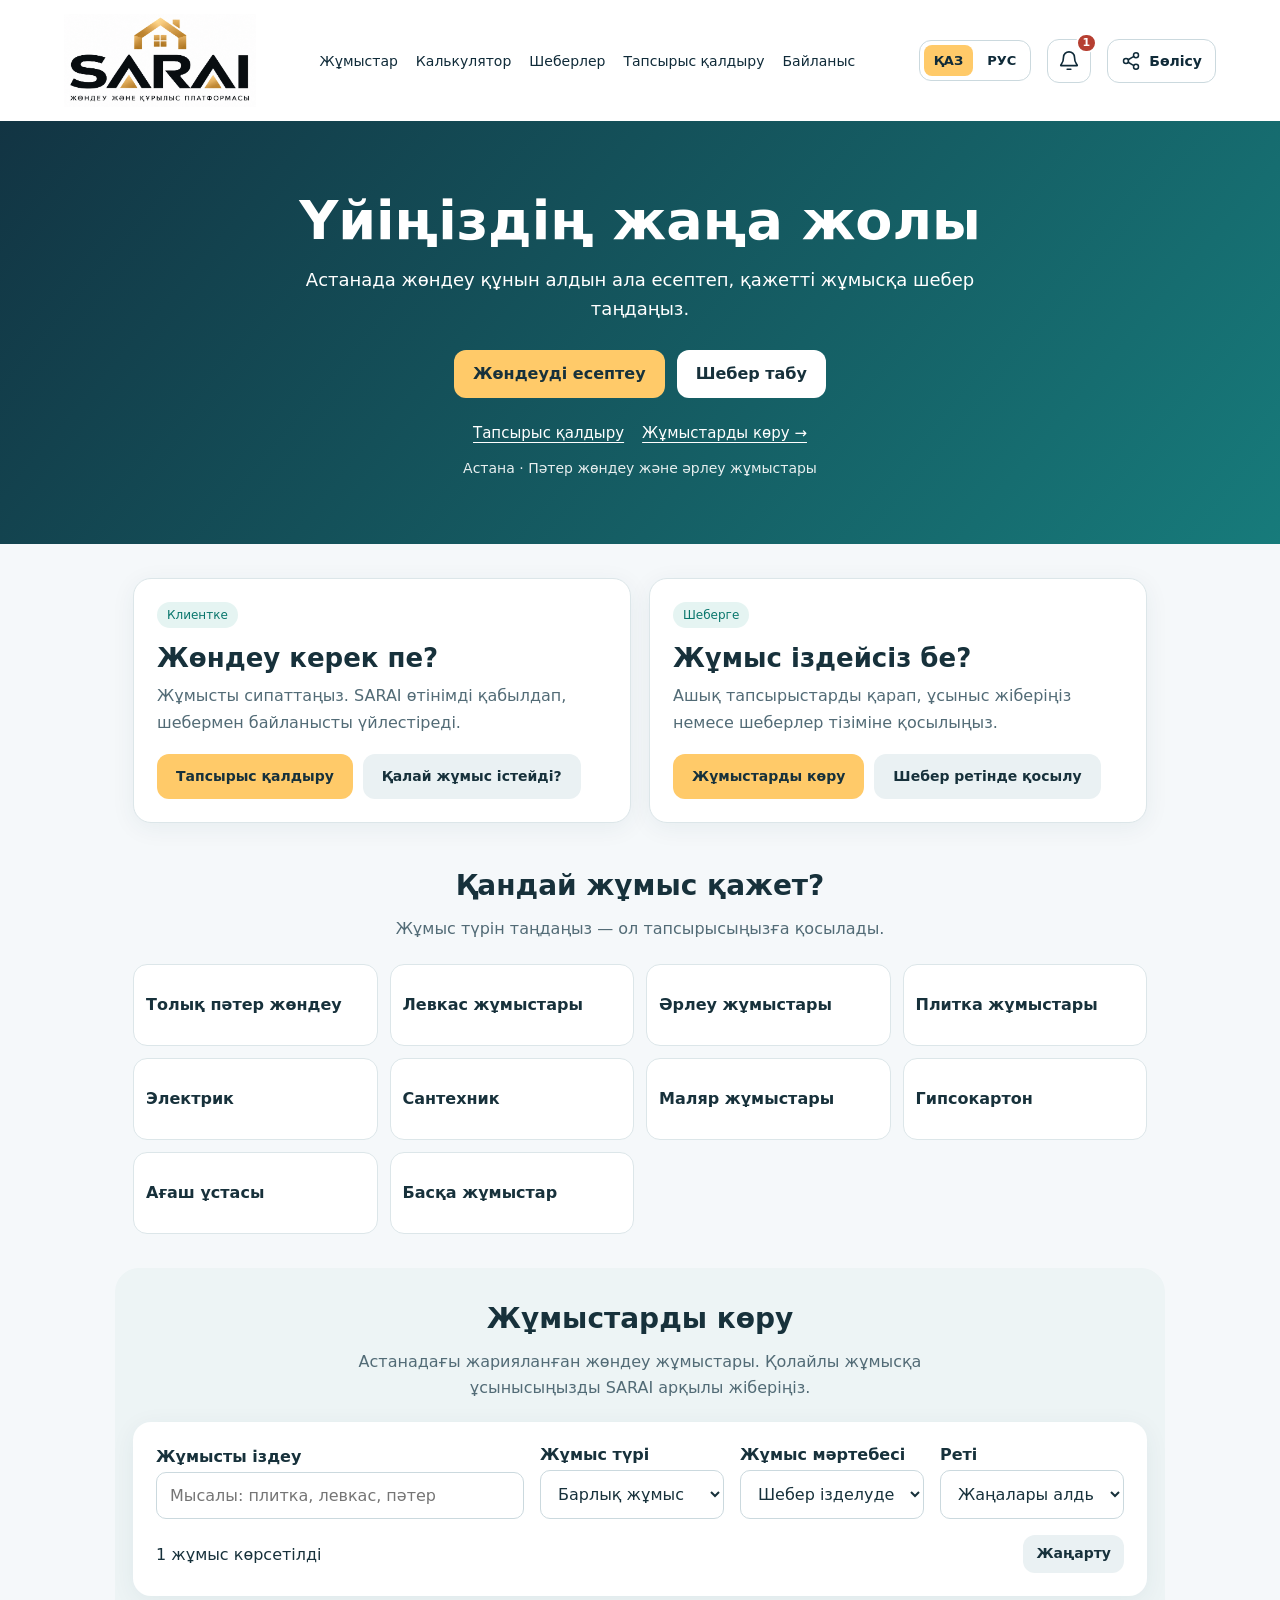
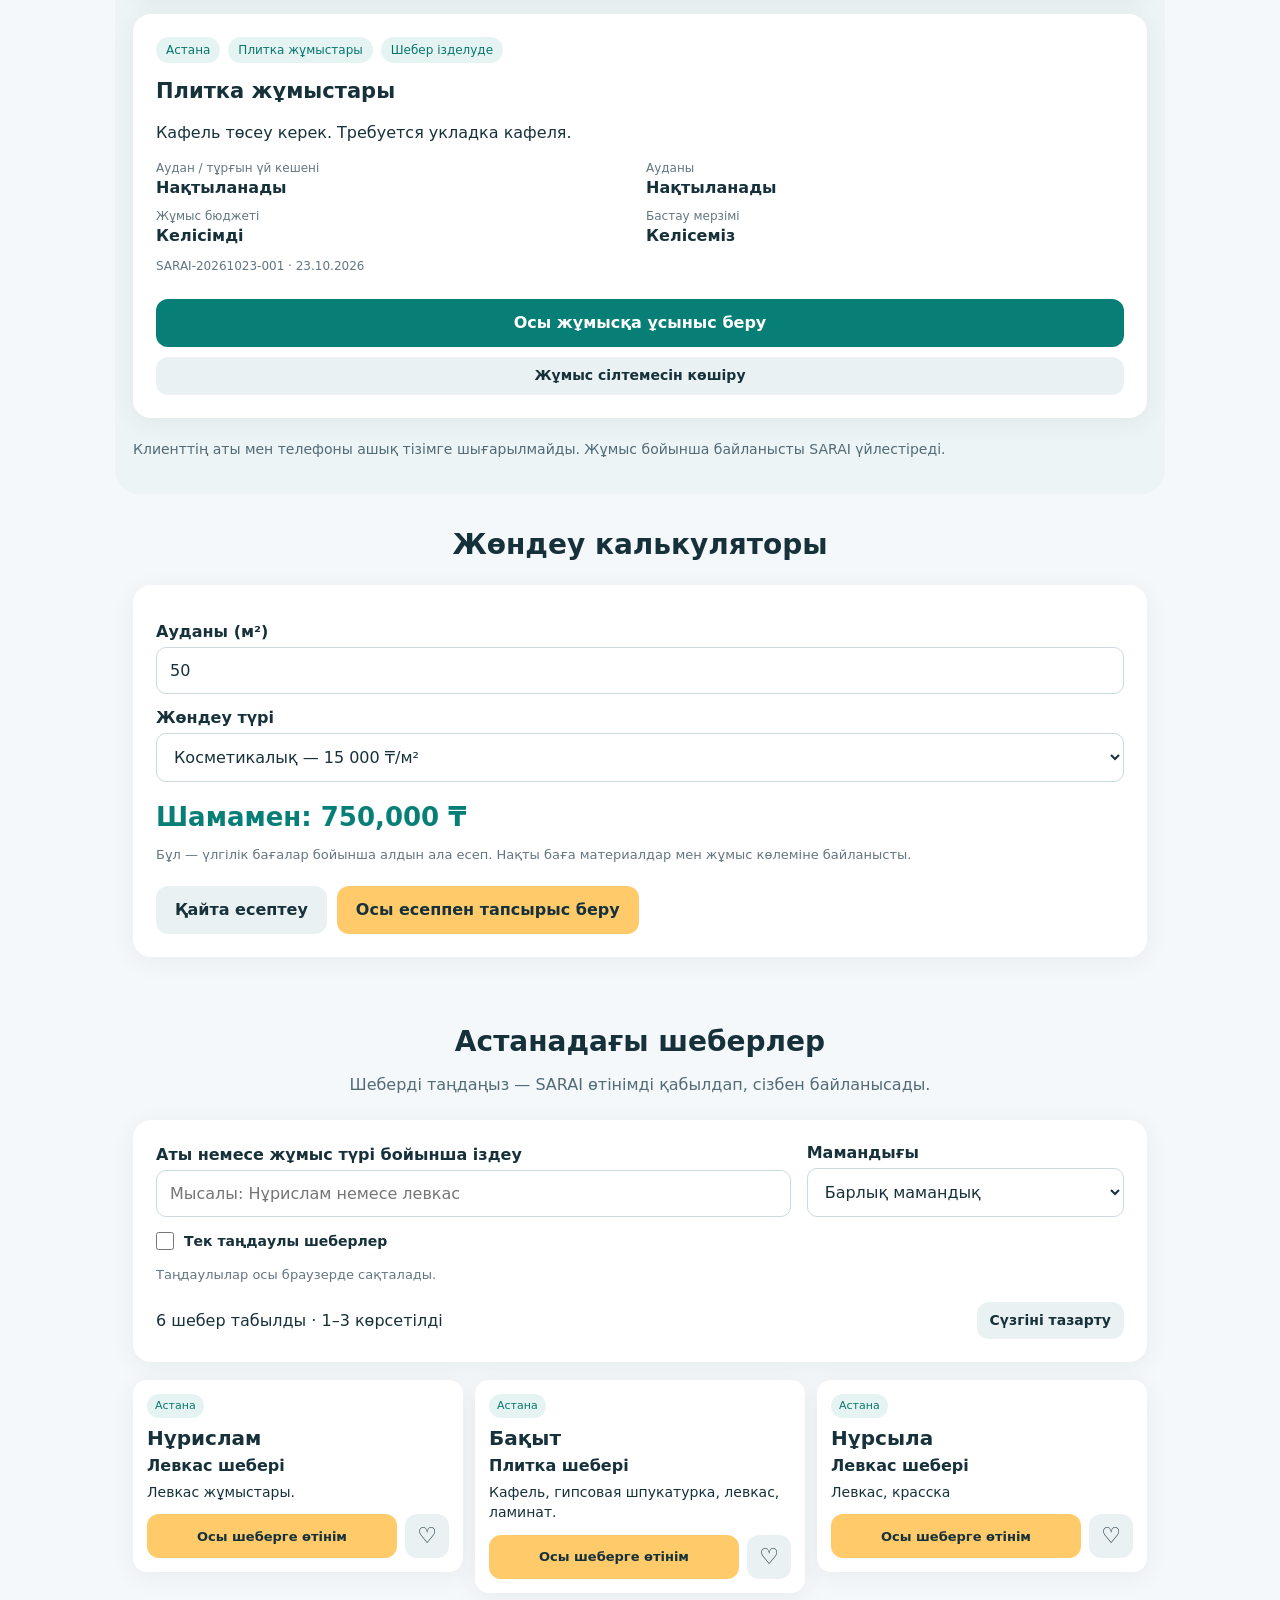
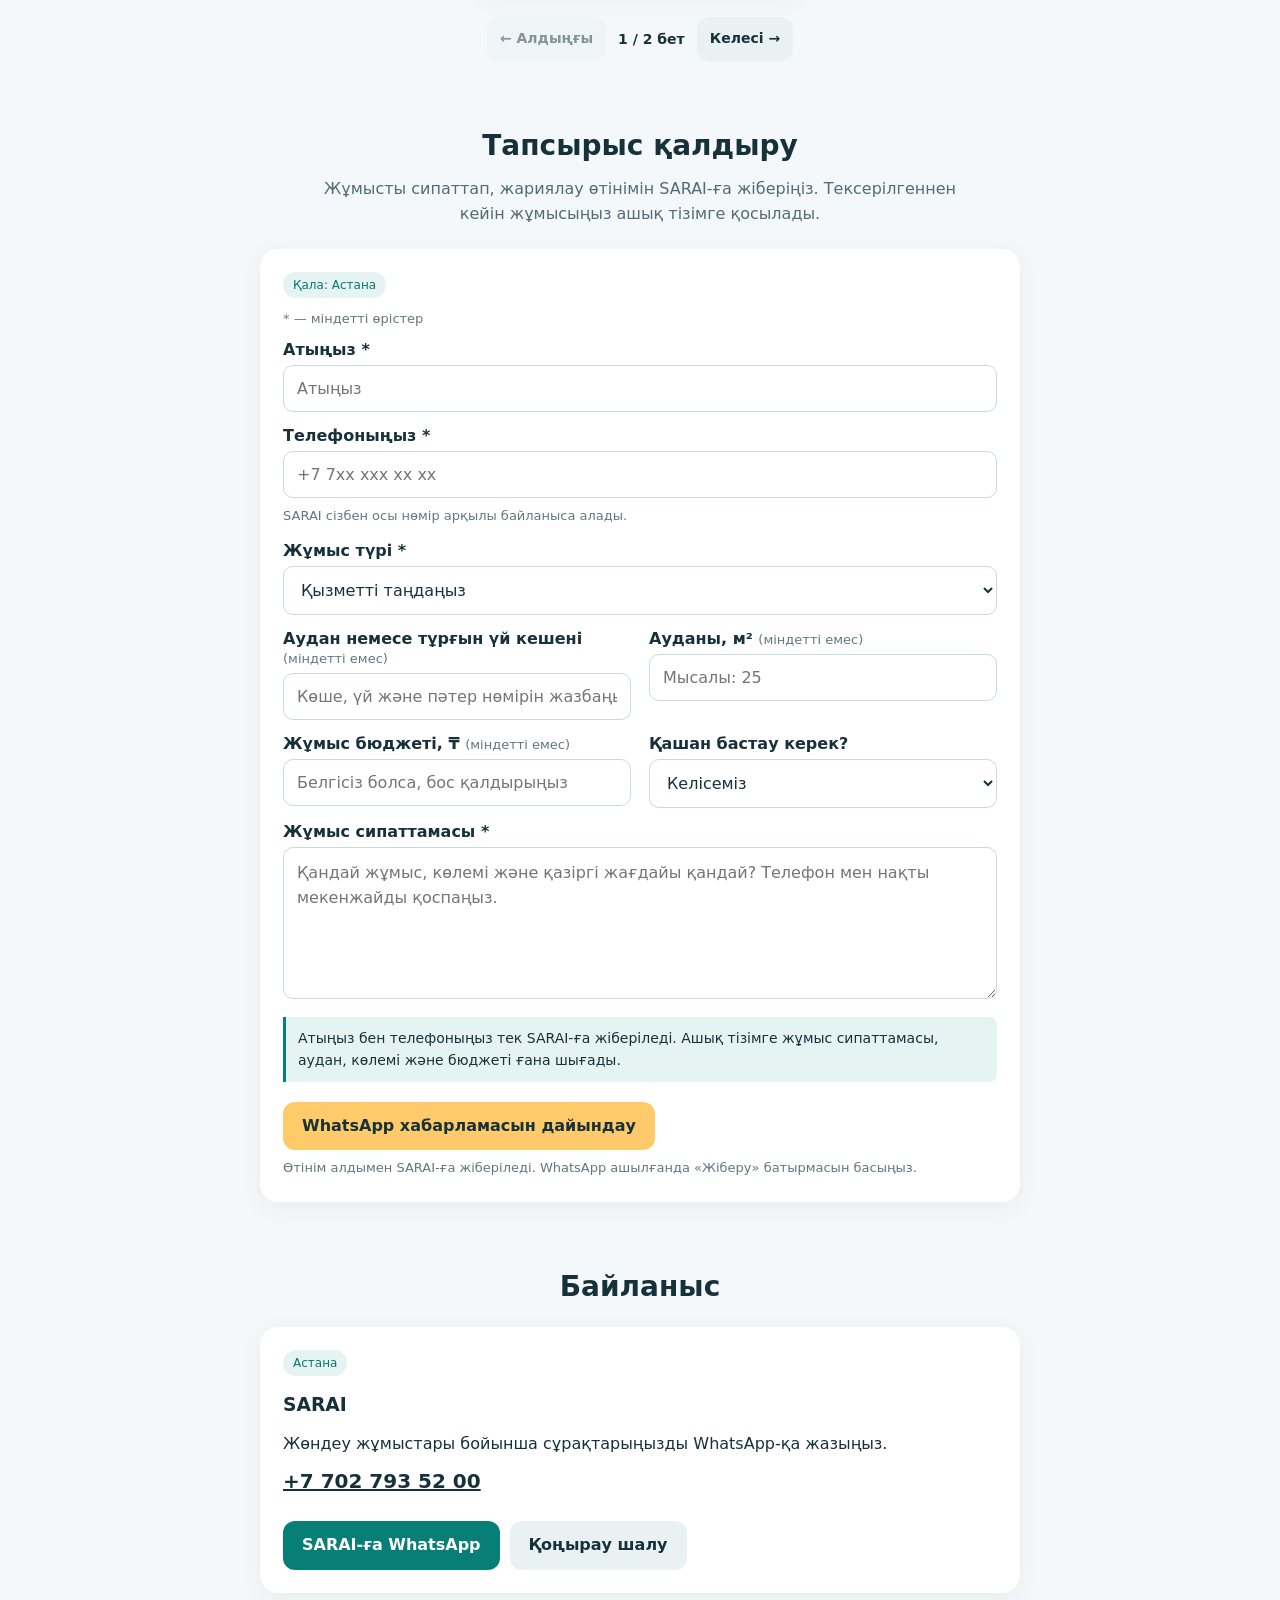
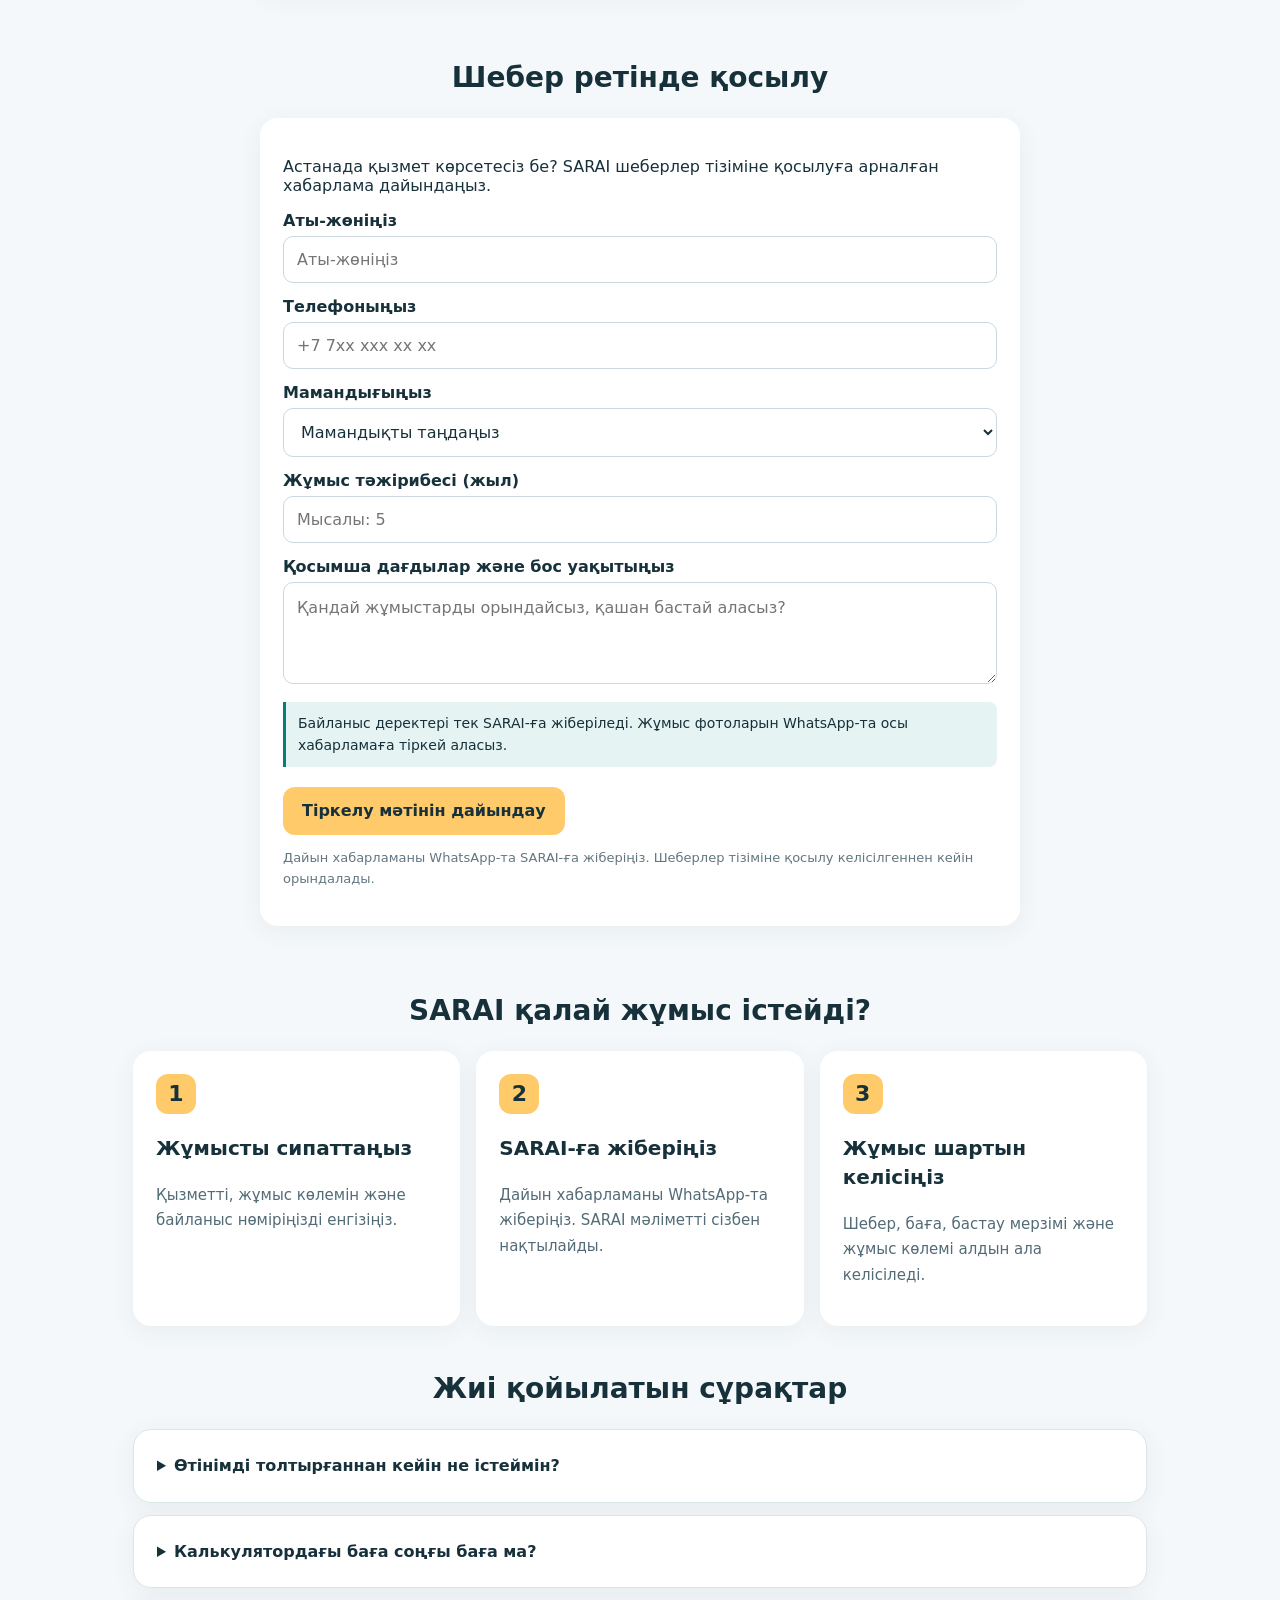
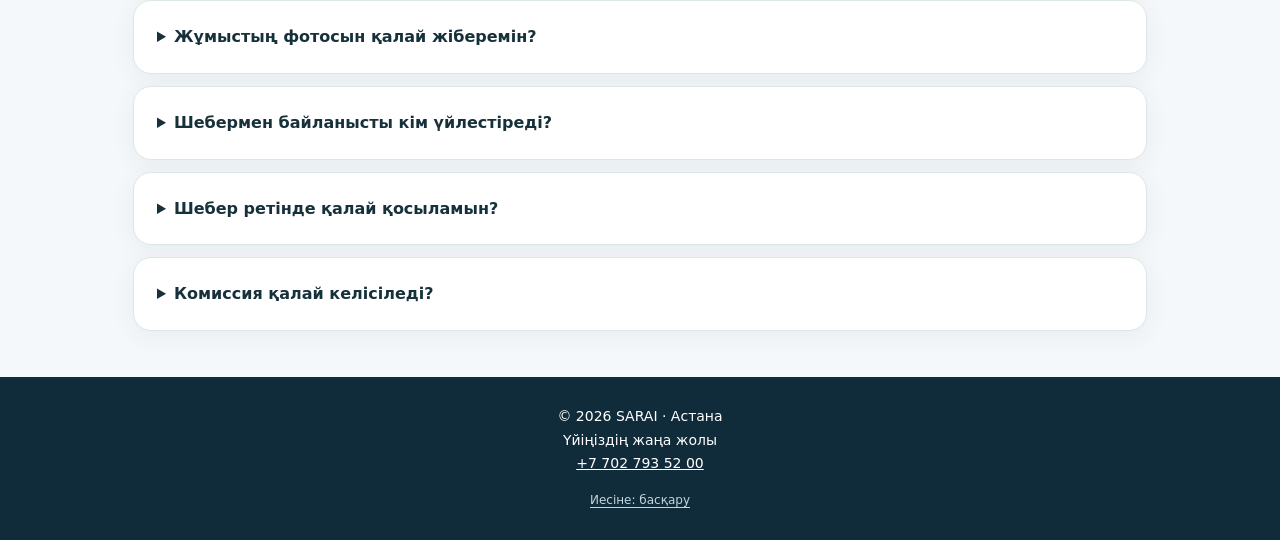
==== index.html @ 37cffbce "Unify customer requests with calculator and master selection Use one Kazakh/Russian request form for" ====
<!doctype html>
<html lang="kk">
<head>
<meta charset="utf-8">
<meta name="viewport" content="width=device-width,initial-scale=1">
<meta name="theme-color" content="#102b39">
<meta name="description" content="SARAI: Астанада жөндеу жұмысын жариялаңыз, ашық тапсырыстарды көріңіз, жөндеу құнын есептеп, шебер табыңыз.">
<title>SARAI — Үйіңіздің жаңа жолы</title>
<style>
:root{font-family:system-ui,-apple-system,Arial,sans-serif;color:#17313b;background:#f5f8fa;--ink:#102b39;--teal:#087f76;--gold:#ffca69}
*{box-sizing:border-box}html{scroll-behavior:smooth}body{margin:0}button,input,select,textarea{font:inherit}button,a{-webkit-tap-highlight-color:transparent}button{cursor:pointer}button:disabled{cursor:not-allowed;opacity:.5}a{color:inherit}:focus-visible{outline:3px solid #d58a12;outline-offset:4px}[hidden]{display:none!important}
header{background:white;color:var(--ink);padding:14px 5%;display:flex;justify-content:space-between;align-items:center;gap:16px}.brand{display:block;width:192px;max-width:100%;text-decoration:none}.brand-logo{display:block;width:100%;height:auto;aspect-ratio:1340/650}nav{display:flex;gap:18px;flex-wrap:wrap}nav a{color:var(--ink);text-decoration:none;font-size:14px}
.hero{background:linear-gradient(130deg,#123443,#177b7b);color:white;padding:68px 18px;text-align:center}.hero h1{font-size:clamp(30px,6vw,54px);margin:0 0 14px}.hero p{font-size:18px;line-height:1.6;max-width:720px;margin:0 auto 20px}.hero-note{display:block;margin-top:18px;font-size:14px;opacity:.9}
.btn{display:inline-block;background:var(--gold);border:0;border-radius:12px;color:#17313b;padding:13px 19px;font-weight:700;text-decoration:none;text-align:center;line-height:1.4;cursor:pointer}.btn.alt{background:#eaf1f3}.hero .btn{margin:6px}.hero .btn.alt{background:white}.btn.whatsapp{background:var(--teal);color:white}.btn.small{padding:9px 13px;font-size:14px}
.wrap{max-width:1050px;margin:auto;padding:34px 18px}h2{text-align:center;font-size:28px;margin:0 0 24px}.section-intro{text-align:center;max-width:680px;margin:-10px auto 22px;line-height:1.6;color:#526b76}.grid{display:grid;grid-template-columns:repeat(auto-fit,minmax(240px,1fr));gap:16px}.card{background:white;padding:23px;border-radius:18px;box-shadow:0 5px 25px #153b4910}.services{display:grid;grid-template-columns:repeat(4,minmax(0,1fr));gap:12px}.service-option{min-height:82px;border:1px solid #dce6e9;border-radius:14px;background:white;color:#17313b;padding:16px 12px;text-align:left;font-weight:650;line-height:1.5}.service-option:hover,.service-option[aria-pressed="true"]{background:#e5f4f2;border-color:var(--teal)}
label{display:block;font-weight:600;margin:14px 0 6px}input,select,textarea{width:100%;max-width:100%;padding:13px;border:1px solid #cbd9de;border-radius:10px;background:white;color:#17313b}textarea{min-height:100px;line-height:1.55;resize:vertical}input[type="checkbox"]{width:auto}.form-note,.muted{color:#637681;font-size:13px;line-height:1.6}.form-note{margin:8px 0 0}.result{font-size:26px;font-weight:800;color:var(--teal);margin-top:20px}.calculator-actions,.actions{display:flex;flex-wrap:wrap;gap:10px;margin-top:20px}.pill{display:inline-block;background:#e5f4f2;color:#08766c;border-radius:30px;padding:6px 10px;font-size:12px}.search-panel{margin-bottom:18px}.search-controls{display:grid;grid-template-columns:2fr 1fr;gap:16px;align-items:end}.search-controls label{margin-top:0}.search-summary{display:flex;align-items:center;justify-content:space-between;gap:10px;flex-wrap:wrap;margin-top:16px}.search-summary p{margin:0}.master-card h3{margin:14px 0 6px;font-size:25px}.master-trade{font-size:19px;font-weight:700;margin:6px 0 12px}.master-phone{display:inline-block;margin-bottom:8px;font-size:20px;font-weight:700;font-variant-numeric:tabular-nums}.empty-results{text-align:center;padding:28px;line-height:1.6}
.order-card{max-width:760px;margin:auto}.selection-panel{padding:16px;background:#e5f4f2;border:1px solid #cae8e1;border-radius:12px;margin-bottom:16px;line-height:1.6}.selection-panel p{margin:0 0 8px}.selection-panel .actions{margin-top:12px}.estimate-title{font-weight:750}.estimate-details{color:#36555e;font-size:14px}.estimate-total{display:block;color:var(--teal);font-size:22px;font-weight:800;margin:5px 0}.prepared{margin-top:24px;padding-top:18px;border-top:1px solid #dce6e9}.prepared h3{margin:0 0 6px}.prepared textarea{min-height:220px}.copy-status{display:block;min-height:22px;margin-top:10px;font-size:14px;color:var(--teal)}.order-context{display:flex;gap:8px;flex-wrap:wrap;margin-bottom:12px}
footer{text-align:center;padding:28px 18px;background:var(--ink);color:white;font-size:14px;line-height:1.7}section{scroll-margin-top:24px}.mobile-bar{display:none}
@media(max-width:740px){.services{grid-template-columns:repeat(2,minmax(0,1fr))}nav{gap:12px}nav a{font-size:13px}}
@media(max-width:620px){body{padding-bottom:calc(78px + env(safe-area-inset-bottom,0px))}header{display:block;text-align:center;padding:16px}nav{justify-content:center;margin-top:14px;gap:14px}.hero{padding:44px 16px}.hero p{font-size:16px}.hero .btn{padding:13px 15px}.wrap{padding:28px 16px}h2{font-size:25px}.card{padding:19px}.search-controls{grid-template-columns:1fr}.actions .btn,.calculator-actions .btn{flex:1;min-width:140px}.master-actions .order-link{flex-basis:100%}.mobile-bar{position:fixed;z-index:20;bottom:0;left:0;right:0;display:grid;grid-template-columns:1fr 1fr;gap:10px;padding:10px 16px calc(10px + env(safe-area-inset-bottom,0px));background:#fffffff5;border-top:1px solid #dce6e9;box-shadow:0 -5px 20px #153b4912}.mobile-bar .btn{padding:12px 8px;font-size:14px}.service-option{font-size:14px;padding:14px 12px}.result{font-size:24px}}
@media(prefers-reduced-motion:reduce){html{scroll-behavior:auto}}
.job-shortcuts{display:flex;justify-content:center;flex-wrap:wrap;gap:18px;margin-top:20px;font-size:15px}.job-shortcuts a{color:white;text-underline-offset:4px}.job-form-grid{display:grid;grid-template-columns:1fr 1fr;gap:0 18px}.job-form-grid .wide{grid-column:1/-1}.field-optional{font-weight:400;color:#637681;font-size:13px}.job-steps{display:flex;justify-content:center;gap:10px;flex-wrap:wrap;margin:0 0 22px}.job-steps span{background:#eaf1f3;border-radius:30px;padding:8px 13px;font-size:13px}.job-list-controls{grid-template-columns:2fr 1fr 1fr}.job-card{display:flex;flex-direction:column;gap:14px;min-width:0}.job-card h3{font-size:21px;line-height:1.4;margin:0;overflow-wrap:anywhere}.job-meta{display:flex;flex-wrap:wrap;gap:8px}.job-description{margin:0;line-height:1.65;white-space:pre-wrap;overflow-wrap:anywhere}.job-facts{display:grid;grid-template-columns:1fr 1fr;gap:12px;margin:0}.job-facts div{min-width:0}.job-facts dt{font-size:12px;color:#637681}.job-facts dd{margin:3px 0 0;font-weight:650;overflow-wrap:anywhere}.job-card .actions{margin-top:auto;padding-top:6px}.job-card .actions .btn{width:100%}.job-date{font-size:12px;color:#637681;margin:0}.job-preview{padding:18px;background:#f5f8fa;border:1px solid #dce6e9;border-radius:12px;margin:16px 0}.job-preview h4{margin:0 0 12px}.job-preview p{margin:6px 0;line-height:1.6;white-space:pre-wrap;overflow-wrap:anywhere}.privacy-note{border-left:3px solid var(--teal);padding:10px 12px;background:#e5f4f2;border-radius:0 8px 8px 0;font-size:14px;line-height:1.6}.job-feedback{padding:24px;text-align:center;line-height:1.65}.job-feedback h3{margin-top:0}.job-feedback p{margin:8px 0 18px}.jobs-section{background:#edf4f5;border-radius:24px}.job-required-note{font-size:13px;color:#637681}.job-public-note{font-size:14px;line-height:1.6;margin:20px 0 0;color:#526b76}
@media(max-width:800px){.job-list-controls{grid-template-columns:1fr 1fr}.job-list-controls>div:first-child{grid-column:1/-1}}
@media(max-width:620px){.job-form-grid,.job-list-controls{grid-template-columns:1fr}.job-form-grid .wide,.job-list-controls>div:first-child{grid-column:auto}.jobs-section{border-radius:0}.job-facts{gap:14px}.job-steps{gap:6px}.job-steps span{padding:7px 9px;font-size:12px}}
#masterResults{gap:12px;align-items:start}.master-card{min-width:0;padding:14px;border-radius:14px}.master-card h3,.master-description{overflow-wrap:anywhere}.master-card .pill{font-size:11px;line-height:1.4;padding:4px 8px}.master-card h3{font-size:20px;line-height:1.25;margin:8px 0 4px}.master-card .master-trade{font-size:16px;line-height:1.35;margin:0 0 6px}.master-card .master-description{font-size:14px;line-height:1.45;margin:6px 0 0;white-space:pre-wrap}.master-card .master-actions{display:grid;grid-template-columns:minmax(0,1fr) auto;gap:8px;margin-top:12px}.master-card .master-actions .btn{min-width:0;min-height:44px;padding:9px 10px;font-size:13px;line-height:1.35}.owner-link{display:inline-block;margin-top:14px;font-size:12px;text-underline-offset:3px;color:#c5d6dc}
.master-card .master-actions .favorite-button{width:44px;padding:9px 0;font-size:0}.master-card .favorite-button::before{content:'♡';font-size:22px;line-height:1}.master-card .favorite-button[aria-pressed="true"]::before{content:'♥';color:var(--teal)}
.master-pagination{display:flex;align-items:center;justify-content:center;flex-wrap:wrap;gap:12px;margin-top:24px}.master-pagination .btn{min-height:44px}.master-page-status{font-size:14px;font-weight:650;white-space:nowrap}

header{display:grid;grid-template-columns:auto minmax(0,1fr) auto auto auto}header nav{justify-content:center}
.language-switch{display:flex;gap:4px;align-items:center;padding:4px;border:1px solid #cbd9de;border-radius:12px;white-space:nowrap}.language-switch a{padding:8px 10px;border-radius:8px;color:var(--ink);text-decoration:none;font-size:13px;font-weight:750;line-height:1.2}.language-switch a[aria-current]{background:var(--gold);color:var(--ink)}
.site-share{display:inline-flex;align-items:center;justify-content:center;gap:8px;min-height:44px;padding:10px 13px;border:1px solid #cbd9de;border-radius:12px;background:transparent;color:var(--ink);font-weight:650;font-size:14px;white-space:nowrap}.site-share:hover{background:#eaf1f3}.site-share svg{width:20px;height:20px;flex:none}.site-share-dialog{width:min(420px,calc(100% - 32px));max-height:calc(100% - 32px);overflow:auto;border:0;border-radius:18px;padding:24px;color:var(--ink);background:white;box-shadow:0 16px 64px #102b3940}.site-share-dialog::backdrop{background:#102b3980}.share-heading{display:flex;align-items:center;justify-content:space-between;gap:12px}.share-heading h2{font-size:22px;text-align:left;margin:0}.share-close{display:flex;align-items:center;justify-content:center;width:44px;height:44px;flex:none;border:0;border-radius:10px;background:#eaf1f3;color:var(--ink);font-size:26px}.site-share-dialog p{line-height:1.6}.site-share-dialog input{font-size:14px}.share-actions{display:grid;gap:10px;margin-top:18px}.share-actions .btn{width:100%}.site-share-dialog .copy-status{margin-bottom:0}
.job-notifications{position:relative;display:flex;align-items:center;justify-content:center;width:44px;height:44px;flex:none;border:1px solid #cbd9de;border-radius:12px;background:white;color:var(--ink)}.job-notifications:hover{background:#eaf1f3}.job-notifications svg{width:22px;height:22px}.notification-badge{position:absolute;top:-7px;right:-7px;min-width:20px;height:20px;padding:0 5px;border:2px solid white;border-radius:12px;background:#b63f31;color:white;font-size:11px;font-weight:800;line-height:16px}.visually-hidden{position:absolute;width:1px;height:1px;padding:0;margin:-1px;overflow:hidden;clip-path:inset(50%);white-space:nowrap;border:0}.job-notifications-dialog{width:min(520px,calc(100% - 32px))}.notifications-note{font-size:14px;color:#526b76}.notifications-toolbar{display:flex;gap:10px;flex-wrap:wrap;align-items:center;justify-content:space-between;margin:18px 0 12px}.notification-feedback{padding:12px 14px;background:#eaf1f3;border-radius:10px;font-size:14px;line-height:1.5}.notification-list{list-style:none;padding:0;margin:16px 0;display:grid;gap:10px}.notification-job{display:block;padding:15px;border:1px solid #dce6e9;border-radius:12px;text-decoration:none;color:var(--ink);overflow-wrap:anywhere}.notification-job:hover{border-color:var(--teal)}.notification-job[data-unread="true"]{border-color:#86bdb6;background:#e5f4f2}.notification-job-title{display:flex;align-items:flex-start;justify-content:space-between;gap:10px;font-size:16px;line-height:1.45}.notification-new{flex:none;border-radius:20px;padding:3px 8px;background:var(--teal);color:white;font-size:11px;font-weight:700}.notification-meta,.notification-date{display:block;margin-top:8px;font-size:13px;line-height:1.5;color:#526b76}.notification-date{font-size:12px}.notification-all{width:100%}.job-card{scroll-margin-top:24px}.job-refresh-notice{font-size:14px;color:#986116;line-height:1.6;margin:12px 0 0}
@media(max-width:620px){header{grid-template-columns:minmax(0,1fr) auto auto;text-align:left;gap:8px;padding:12px}header nav{grid-column:1/-1;grid-row:3;margin-top:0}.language-switch{grid-column:2/4;grid-row:1;justify-self:end}.brand{grid-column:1;grid-row:1/3;justify-self:start;width:160px;min-width:0}.job-notifications{grid-column:2;grid-row:2;justify-self:end}.site-share{grid-column:3;grid-row:2;width:44px;height:44px;padding:10px}.site-share-label{display:none}.site-share-dialog{padding:20px}}
.job-offer-dialog{width:min(600px,calc(100% - 24px));max-height:calc(100dvh - 24px)}.job-offer-dialog h2{overflow-wrap:anywhere}.job-offer-context{padding:12px 14px;background:#e5f4f2;border-radius:10px;overflow-wrap:anywhere}.job-offer-dialog .prepared textarea{min-height:260px}.job-offer-dialog .actions .btn{min-height:44px}.job-offer-dialog .job-form-grid{gap:0 14px}
</style>
<link rel="stylesheet" href="./site-tools.css?v=1">
</head>
<body id="top">
<header>
<a class="brand" href="#top" aria-label="SARAI басты бет">
<svg class="brand-logo" viewBox="150 160 1340 650" width="192" height="93" aria-hidden="true" focusable="false"><image href="sarai-logo.png" width="1635" height="962"/></svg></a>
<nav aria-label="Басты мәзір"><a href="#jobs">Жұмыстар</a><a href="#calculator">Калькулятор</a><a href="#masters">Шеберлер</a><a href="#order">Тапсырыс қалдыру</a><a href="#contact">Байланыс</a></nav>
<div class="language-switch" role="navigation" aria-label="Тілді таңдау"><a href="?lang=kk" data-language="kk" lang="kk" hreflang="kk" aria-current="true">ҚАЗ</a><a href="?lang=ru" data-language="ru" lang="ru" hreflang="ru">РУС</a></div>
<button class="job-notifications" id="jobNotifications" type="button" aria-label="Шеберге хабарламалар" aria-haspopup="dialog" title="Шеберге хабарламалар"><svg viewBox="0 0 24 24" fill="none" stroke="currentColor" stroke-width="1.8" stroke-linecap="round" stroke-linejoin="round" aria-hidden="true"><path d="M18 8a6 6 0 0 0-12 0c0 7-3 7-3 9h18c0-2-3-2-3-9M10 21h4"/></svg><span class="notification-badge" id="jobNotificationBadge" aria-hidden="true" hidden></span></button>
<button class="site-share" id="shareSite" type="button" aria-label="Сайтпен бөлісу" aria-haspopup="dialog"><svg viewBox="0 0 24 24" fill="none" stroke="currentColor" stroke-width="1.8" stroke-linecap="round" stroke-linejoin="round" aria-hidden="true"><circle cx="18" cy="5" r="3"/><circle cx="6" cy="12" r="3"/><circle cx="18" cy="19" r="3"/><path d="m8.6 10.5 6.8-4M8.6 13.5l6.8 4"/></svg><span class="site-share-label">Бөлісу</span></button>
</header>
<span class="visually-hidden" id="jobNotificationStatus" role="status" aria-live="polite"></span>
<dialog class="site-share-dialog job-notifications-dialog" id="jobNotificationsDialog" aria-labelledby="jobNotificationsTitle">
<div class="share-heading"><h2 id="jobNotificationsTitle">Шеберге хабарламалар</h2><button class="share-close" id="closeJobNotifications" type="button" aria-label="Жабу">×</button></div>
<p class="notifications-note">SARAI жариялаған жаңа жұмыстар осы жерде көрінеді. Сайт ашық тұрғанда тізім әр минут сайын жаңарады.</p>
<div class="notifications-toolbar"><button class="btn alt small" id="readAllJobNotifications" type="button" disabled>Барлығын оқылды деп белгілеу</button><button class="btn alt small" id="refreshJobNotifications" type="button">Жаңарту</button></div>
<p class="notification-feedback" id="jobNotificationsFeedback" role="status">Хабарламалар жүктелуде…</p>
<ul class="notification-list" id="jobNotificationList" aria-label="Жарияланған жұмыстар"></ul>
<a class="btn notification-all" id="viewAllNotificationJobs" href="#jobs">Барлық жұмысты көру</a>
</dialog>
<dialog class="site-share-dialog" id="siteShareDialog" aria-labelledby="siteShareTitle">
<div class="share-heading"><h2 id="siteShareTitle">Сайтпен бөлісу</h2><button class="share-close" id="closeSiteShare" type="button" aria-label="Жабу">×</button></div>
<p>Сайтты WhatsApp арқылы жіберіңіз немесе сілтемесін көшіріңіз.</p>
<label for="siteShareUrl">Сайт сілтемесі</label><input id="siteShareUrl" type="url" readonly spellcheck="false" autocomplete="off" data-no-translate>
<div class="share-actions"><a class="btn whatsapp" id="siteShareWhatsApp" target="_blank" rel="noopener noreferrer">WhatsApp арқылы бөлісу</a><button class="btn alt" id="copySiteShare" type="button">Сілтемені көшіру</button></div>
<p class="copy-status" id="siteShareStatus" role="status" aria-live="polite"></p>
</dialog>
<dialog class="site-share-dialog job-offer-dialog" id="jobOfferDialog" aria-labelledby="jobOfferTitle" aria-describedby="jobOfferContext">
<div class="share-heading"><h2 id="jobOfferTitle">Жұмысқа ұсыныс беру</h2><button class="share-close" id="closeJobOffer" type="button" aria-label="Жабу">×</button></div>
<p class="job-offer-context" id="jobOfferContext" data-no-translate></p>
<p class="job-required-note">* — міндетті өрістер</p>
<form id="jobOfferForm">
<div class="job-form-grid">
<div><label for="offerName">Аты-жөніңіз *</label><input id="offerName" name="offerName" required maxlength="80" autocomplete="name"></div>
<div><label for="offerPhone">Телефоныңыз *</label><input id="offerPhone" name="offerPhone" type="tel" inputmode="tel" required maxlength="30" autocomplete="tel" placeholder="+7 7xx xxx xx xx"></div>
<div class="wide"><label for="offerSpecialty">Мамандығыңыз *</label><input id="offerSpecialty" name="offerSpecialty" required minlength="2" maxlength="120" placeholder="Мысалы: плитка шебері"></div>
<div class="wide"><label for="offerProposal">Ұсынысыңыз және бағасы *</label><textarea id="offerProposal" name="offerProposal" required minlength="10" maxlength="800" rows="3" placeholder="Қандай жұмысты жасайсыз? Бағасын немесе қалай келісетініңізді жазыңыз."></textarea></div>
<div class="wide"><label for="offerStart">Қашан бастай аласыз? *</label><input id="offerStart" name="offerStart" required minlength="2" maxlength="120" placeholder="Мысалы: ертең немесе 28 қазаннан бастап"></div>
</div>
<p class="privacy-note">Байланыс деректеріңіз бен ұсынысыңыз SARAI-ға WhatsApp арқылы жіберіледі. Ашық тізімде жарияланбайды.</p>
<div class="actions"><button class="btn" type="submit">Ұсыныс хабарламасын дайындау</button></div>
</form>
<p class="privacy-note" id="offerUnavailable" role="alert" hidden></p>
<div class="prepared" id="jobOfferPrepared" hidden>
<h3 id="jobOfferPreparedTitle" tabindex="-1">Ұсыныс хабарламасы дайын</h3>
<p class="form-note">Мәтінді тексеріңіз. WhatsApp ашылғанда «Жіберу» батырмасын басыңыз.</p>
<label for="jobOfferMessage">SARAI-ға жіберілетін толық хабарлама</label><textarea id="jobOfferMessage" readonly rows="10" data-no-translate></textarea>
<div class="actions"><a class="btn whatsapp" id="sendOfferWhatsApp" target="_blank" rel="noopener noreferrer">SARAI-ға WhatsApp-та жіберу</a><button class="btn alt" id="copyOffer" type="button">Мәтінді көшіру</button></div>
<span class="copy-status" id="offerCopyStatus" role="status" aria-live="polite"></span>
</div>
</dialog>
<div class="hero">
<h1>Үйіңіздің жаңа жолы</h1>
<p>Астанада жөндеу құнын алдын ала есептеп, қажетті жұмысқа шебер таңдаңыз.</p>
<a class="btn" href="#calculator">Жөндеуді есептеу</a><a class="btn alt" href="#masters">Шебер табу</a>
<div class="job-shortcuts"><a href="#order">Тапсырыс қалдыру</a><a href="#jobs">Жұмыстарды көру →</a></div>
<span class="hero-note">Астана · Пәтер жөндеу және әрлеу жұмыстары</span>
</div>
<main>
<div class="connection-note" id="connectionNotice" role="status" hidden>Интернет жоқ. Хабарлама жіберу және жаңа тізімді алу үшін байланыс қажет.</div>
<section class="wrap role-choices" aria-label="SARAI мүмкіндіктері"><div class="card"><span class="pill">Клиентке</span><h2>Жөндеу керек пе?</h2><p>Жұмысты сипаттаңыз. SARAI өтінімді қабылдап, шебермен байланысты үйлестіреді.</p><div class="actions"><a class="btn" href="#order">Тапсырыс қалдыру</a><a class="btn alt" href="#how-it-works">Қалай жұмыс істейді?</a></div></div><div class="card"><span class="pill">Шеберге</span><h2>Жұмыс іздейсіз бе?</h2><p>Ашық тапсырыстарды қарап, ұсыныс жіберіңіз немесе шеберлер тізіміне қосылыңыз.</p><div class="actions"><a class="btn" href="#jobs">Жұмыстарды көру</a><a class="btn alt" href="#join">Шебер ретінде қосылу</a></div></div></section>
<section class="wrap" id="services" aria-labelledby="servicesTitle">
<h2 id="servicesTitle">Қандай жұмыс қажет?</h2>
<p class="section-intro">Жұмыс түрін таңдаңыз — ол тапсырысыңызға қосылады.</p>
<div class="services">
<button class="service-option" type="button" data-service="Толық пәтер жөндеу" aria-pressed="false">Толық пәтер жөндеу</button>
<button class="service-option" type="button" data-service="Левкас жұмыстары" aria-pressed="false">Левкас жұмыстары</button>
<button class="service-option" type="button" data-service="Әрлеу жұмыстары" aria-pressed="false">Әрлеу жұмыстары</button>
<button class="service-option" type="button" data-service="Плитка жұмыстары" aria-pressed="false">Плитка жұмыстары</button>
<button class="service-option" type="button" data-service="Электрик" aria-pressed="false">Электрик</button>
<button class="service-option" type="button" data-service="Сантехник" aria-pressed="false">Сантехник</button>
<button class="service-option" type="button" data-service="Маляр жұмыстары" aria-pressed="false">Маляр жұмыстары</button>
<button class="service-option" type="button" data-service="Гипсокартон" aria-pressed="false">Гипсокартон</button>
<button class="service-option" type="button" data-service="Ағаш ұстасы" aria-pressed="false">Ағаш ұстасы</button>
<button class="service-option" type="button" data-service="Басқа жөндеу" aria-pressed="false">Басқа жұмыстар</button>
</div>
</section>
<section class="wrap jobs-section" id="jobs" aria-labelledby="jobsTitle">
<h2 id="jobsTitle">Жұмыстарды көру</h2>
<p class="section-intro">Астанадағы жарияланған жөндеу жұмыстары. Қолайлы жұмысқа ұсынысыңызды SARAI арқылы жіберіңіз.</p>
<div class="card search-panel">
<div class="search-controls job-list-controls">
<div><label for="jobSearch">Жұмысты іздеу</label><input id="jobSearch" type="search" maxlength="100" placeholder="Мысалы: плитка, левкас, пәтер" aria-controls="jobResults" autocomplete="off"></div>
<div><label for="jobServiceFilter">Жұмыс түрі</label><select id="jobServiceFilter" aria-controls="jobResults"><option value="all">Барлық жұмыс</option><option value="Толық пәтер жөндеу">Толық пәтер жөндеу</option><option value="Левкас жұмыстары">Левкас жұмыстары</option><option value="Плитка жұмыстары">Плитка жұмыстары</option><option value="Электрик">Электрик</option><option value="Сантехник">Сантехник</option><option value="Маляр жұмыстары">Маляр жұмыстары</option><option value="Гипсокартон">Гипсокартон</option><option value="Ағаш ұстасы">Ағаш ұстасы</option><option value="Әрлеу жұмыстары">Әрлеу жұмыстары</option><option value="Басқа жөндеу">Басқа жөндеу</option></select></div>
<div><label for="jobStatusFilter">Жұмыс мәртебесі</label><select id="jobStatusFilter"><option value="open">Шебер ізделуде</option><option value="in_progress">Орындалып жатыр</option><option value="closed">Аяқталды</option><option value="all">Барлық мәртебе</option></select></div>
<div><label for="jobSort">Реті</label><select id="jobSort" aria-controls="jobResults"><option value="newest">Жаңалары алдымен</option><option value="budget">Бюджеті жоғары</option></select></div>
</div>
<div class="search-summary"><p id="jobCount" role="status" aria-live="polite">Жұмыстар жүктелуде…</p><button class="btn alt small" id="refreshJobs" type="button">Жаңарту</button></div>
<p class="job-refresh-notice" id="jobRefreshNotice" role="status" hidden></p>
<p class="job-refresh-notice" id="jobLinkNotice" role="status" hidden></p>
</div>
<div id="jobBoard" aria-busy="true">
<div class="grid" id="jobResults"></div>
<div class="card job-feedback" id="jobsLoading"><p>Жұмыстар жүктелуде…</p></div>
<div class="card job-feedback" id="jobsEmpty" hidden><h3>Әзірге жарияланған жұмыс жоқ</h3><p>Жөндеу қажет пе? Жұмысыңызды сипаттап, SARAI-ға жариялау өтінімін жіберіңіз.</p><a class="btn" href="#order">Тапсырыс қалдыру</a></div>
<div class="card job-feedback" id="jobsNoMatch" hidden><h3>Сүзгіге сай жұмыс табылмады</h3><p>Басқа сөзбен іздеп көріңіз немесе барлық жұмысты ашыңыз.</p><button class="btn alt" id="clearJobFilters" type="button">Барлық жұмысты көрсету</button></div>
<div class="card job-feedback" id="jobsError" role="alert" hidden><h3>Жұмыстарды жүктеу мүмкін болмады</h3><p>Интернет байланысын тексеріп, қайта жүктеңіз.</p><button class="btn" id="retryJobs" type="button">Қайта жүктеу</button></div>
</div>
<noscript><p class="privacy-note">Жұмыстар тізімін көру үшін браузерде JavaScript қосыңыз. Көмек үшін <a href="https://wa.me/77027935200" target="_blank" rel="noopener noreferrer">SARAI-ға WhatsApp арқылы жазыңыз</a>.</p></noscript>
<p class="job-public-note">Клиенттің аты мен телефоны ашық тізімге шығарылмайды. Жұмыс бойынша байланысты SARAI үйлестіреді.</p>
</section>
<section class="wrap" id="calculator" aria-labelledby="calculatorTitle">
<h2 id="calculatorTitle">Жөндеу калькуляторы</h2>
<div class="card">
<label for="area">Ауданы (м²)</label>
<input id="area" type="number" min="1" max="10000" step="0.1" inputmode="decimal" value="50">
<label for="repair">Жөндеу түрі</label>
<select id="repair"><option value="15000">Косметикалық — 15 000 ₸/м²</option><option value="35000">Стандарт — 35 000 ₸/м²</option><option value="60000">Күрделі — 60 000 ₸/м²</option></select>
<div class="result" id="result" aria-live="polite"></div>
<p class="muted">Бұл — үлгілік бағалар бойынша алдын ала есеп. Нақты баға материалдар мен жұмыс көлеміне байланысты.</p>
<div class="calculator-actions"><button class="btn alt" id="calculate" type="button">Қайта есептеу</button><button class="btn" id="useEstimate" type="button">Осы есеппен тапсырыс беру</button></div>
</div>
</section>
<section class="wrap" id="masters" aria-labelledby="mastersTitle">
<h2 id="mastersTitle">Астанадағы шеберлер</h2>
<p class="section-intro">Шеберді таңдаңыз — SARAI өтінімді қабылдап, сізбен байланысады.</p>
<div class="card search-panel">
<div class="search-controls">
<div><label for="masterSearch">Аты немесе жұмыс түрі бойынша іздеу</label><input id="masterSearch" type="search" placeholder="Мысалы: Нұрислам немесе левкас" aria-controls="masterResults" autocomplete="off"></div>
<div><label for="masterTrade">Мамандығы</label><select id="masterTrade" aria-controls="masterResults"><option value="all">Барлық мамандық</option></select></div>
</div>
<label class="favorites-filter"><input type="checkbox" id="masterFavorites">Тек таңдаулы шеберлер</label><p class="muted" id="favoritesStatus" role="status" aria-live="polite">Таңдаулылар осы браузерде сақталады.</p>
<div class="search-summary"><p id="masterCount" role="status" aria-live="polite">Шеберлер жүктелуде…</p><button class="btn alt small" id="clearMasterSearch" type="button">Сүзгіні тазарту</button></div>
</div>
<div class="grid" id="masterResults" aria-busy="true" tabindex="-1" aria-labelledby="mastersTitle"></div>
<nav class="master-pagination" id="masterPagination" aria-label="Шеберлер тізімінің беттері" hidden><button class="btn alt small" id="previousMasterPage" type="button" aria-controls="masterResults">← Алдыңғы</button><span class="master-page-status" id="masterPageStatus" role="status" aria-live="polite" aria-atomic="true"></span><button class="btn alt small" id="nextMasterPage" type="button" aria-controls="masterResults">Келесі →</button></nav>
<div class="card empty-results" id="mastersLoading">Шеберлер жүктелуде…</div>
<div class="card empty-results" id="mastersError" role="alert" hidden><p>Шеберлерді жүктеу мүмкін болмады. Интернет байланысын тексеріңіз.</p><button class="btn alt" id="retryMasters" type="button">Қайта жүктеу</button></div>
<div class="card empty-results" id="noMasters" hidden><p id="noMastersText">Бұл іздеу бойынша шебер табылмады.</p><button class="btn alt" id="clearEmptySearch" type="button">Барлық шеберді көрсету</button></div>
</section>
<section class="wrap" id="order" aria-labelledby="orderTitle">
<span id="post-job" aria-hidden="true"></span>
<h2 id="orderTitle">Тапсырыс қалдыру</h2>
<p class="section-intro">Жұмысты сипаттап, жариялау өтінімін SARAI-ға жіберіңіз. Тексерілгеннен кейін жұмысыңыз ашық тізімге қосылады.</p>
<form class="card order-card" id="orderForm">
<div class="order-context"><span class="pill">Қала: Астана</span></div>
<p class="job-required-note">* — міндетті өрістер</p>
<div class="selection-panel" id="estimatePanel" hidden>
<p class="estimate-title">Жөндеудің алдын ала есебі</p><p class="estimate-details" id="estimateDetails"></p><strong class="estimate-total" id="estimateTotal"></strong><p class="muted">Бұл мәлімет дайын өтінімге қосылады. Бағаны шебермен нақтылаңыз.</p>
<div class="actions"><a class="btn alt small" href="#calculator">Есепті өзгерту</a><button class="btn alt small" id="clearEstimate" type="button">Есепті алып тастау</button></div>
</div>
<div class="selection-panel" id="selectedMasterPanel" hidden><p id="selectedMasterLabel"></p><button class="btn alt small" id="clearSelectedMaster" type="button">Шеберді алып тастау</button></div>
<label for="customer">Атыңыз *</label><input id="customer" name="customer" required maxlength="80" autocomplete="name" placeholder="Атыңыз">
<label for="phone">Телефоныңыз *</label><input id="phone" name="phone" type="tel" inputmode="tel" required maxlength="30" autocomplete="tel" placeholder="+7 7xx xxx xx xx" aria-describedby="phoneHint"><p class="form-note" id="phoneHint">SARAI сізбен осы нөмір арқылы байланыса алады.</p>
<label for="service">Жұмыс түрі *</label><select id="service" name="service" required><option value="" disabled selected>Қызметті таңдаңыз</option><option value="Толық пәтер жөндеу">Толық пәтер жөндеу</option><option value="Левкас жұмыстары">Левкас жұмыстары</option><option value="Плитка жұмыстары">Плитка жұмыстары</option><option value="Электрик">Электрик</option><option value="Сантехник">Сантехник</option><option value="Маляр жұмыстары">Маляр жұмыстары</option><option value="Гипсокартон">Гипсокартон</option><option value="Ағаш ұстасы">Ағаш ұстасы</option><option value="Әрлеу жұмыстары">Әрлеу жұмыстары</option><option value="Басқа жөндеу">Басқа жөндеу</option></select>
<div class="job-form-grid">
<div><label for="orderDistrict">Аудан немесе тұрғын үй кешені <span class="field-optional">(міндетті емес)</span></label><input id="orderDistrict" name="orderDistrict" maxlength="80" placeholder="Көше, үй және пәтер нөмірін жазбаңыз"></div>
<div><label for="orderArea">Ауданы, м² <span class="field-optional">(міндетті емес)</span></label><input id="orderArea" name="orderArea" type="number" min="1" max="10000" step="0.1" inputmode="decimal" placeholder="Мысалы: 25"></div>
<div><label for="orderBudget">Жұмыс бюджеті, ₸ <span class="field-optional">(міндетті емес)</span></label><input id="orderBudget" name="orderBudget" type="number" min="1" max="100000000" step="1" inputmode="numeric" placeholder="Белгісіз болса, бос қалдырыңыз"></div>
<div><label for="orderStart">Қашан бастау керек?</label><select id="orderStart" name="orderStart"><option value="Келісеміз">Келісеміз</option><option value="Мүмкіндігінше тез">Мүмкіндігінше тез</option><option value="Бір апта ішінде">Бір апта ішінде</option><option value="Бір ай ішінде">Бір ай ішінде</option></select></div>
<div class="wide"><label for="details">Жұмыс сипаттамасы *</label><textarea id="details" name="details" required minlength="20" maxlength="1200" rows="5" placeholder="Қандай жұмыс, көлемі және қазіргі жағдайы қандай? Телефон мен нақты мекенжайды қоспаңыз."></textarea></div>
</div>
<p class="privacy-note" id="orderPrivacy">Атыңыз бен телефоныңыз тек SARAI-ға жіберіледі. Ашық тізімге жұмыс сипаттамасы, аудан, көлемі және бюджеті ғана шығады.</p>
<div class="actions"><button class="btn" type="submit" id="prepareOrder">WhatsApp хабарламасын дайындау</button></div>
<p class="form-note" id="orderHint">Өтінім алдымен SARAI-ға жіберіледі. Таңдаған шеберіңіз хабарламада көрсетіледі.</p>
<div class="prepared" id="prepared" hidden>
<h3 id="preparedTitle" tabindex="-1">Өтінім дайын</h3><p class="form-note" id="preparedInfo"></p>
<div class="job-preview"><h4>Ашық тізімге арналған мәліметтер</h4><p id="jobPreviewTitle"></p><p id="jobPreviewMeta"></p><p id="jobPreviewDescription"></p></div>
<label for="message">Хабарлама мәтіні</label><textarea id="message" readonly rows="9"></textarea>
<div class="actions"><a class="btn whatsapp" id="sendOrderWhatsApp" target="_blank" rel="noopener noreferrer" hidden>SARAI-ға WhatsApp-та жіберу</a><button class="btn alt" type="button" id="copy">Мәтінді көшіру</button></div>
<span class="copy-status" id="copyStatus" role="status" aria-live="polite"></span>
</div>
</form>
</section>
<section class="wrap" id="contact" aria-labelledby="contactTitle">
<h2 id="contactTitle">Байланыс</h2>
<div class="card order-card">
<span class="pill">Астана</span><h3>SARAI</h3>
<p>Жөндеу жұмыстары бойынша сұрақтарыңызды WhatsApp-қа жазыңыз.</p>
<a class="master-phone" href="tel:+77027935200" aria-label="SARAI-ға қоңырау шалу: +7 702 793 52 00">+7 702 793 52 00</a>
<div class="actions"><a class="btn whatsapp" id="saraiWhatsApp" href="https://wa.me/77027935200" target="_blank" rel="noopener noreferrer">SARAI-ға WhatsApp</a><a class="btn alt" href="tel:+77027935200">Қоңырау шалу</a></div>
</div>
</section>
<section class="wrap" id="join" aria-labelledby="joinTitle">
<h2 id="joinTitle">Шебер ретінде қосылу</h2>
<form class="card order-card" id="joinForm">
<p>Астанада қызмет көрсетесіз бе? SARAI шеберлер тізіміне қосылуға арналған хабарлама дайындаңыз.</p>
<label for="masterName">Аты-жөніңіз</label><input id="masterName" required maxlength="80" autocomplete="name" placeholder="Аты-жөніңіз">
<label for="joinPhone">Телефоныңыз</label><input id="joinPhone" type="tel" required inputmode="tel" maxlength="30" autocomplete="tel" placeholder="+7 7xx xxx xx xx">
<label for="specialty">Мамандығыңыз</label><select id="specialty" required><option value="" disabled selected>Мамандықты таңдаңыз</option></select>
<label for="masterExperience">Жұмыс тәжірибесі (жыл)</label><input id="masterExperience" type="number" min="0" max="60" step="1" inputmode="numeric" placeholder="Мысалы: 5">
<label for="masterAbout">Қосымша дағдылар және бос уақытыңыз</label><textarea id="masterAbout" maxlength="500" rows="3" placeholder="Қандай жұмыстарды орындайсыз, қашан бастай аласыз?"></textarea>
<p class="privacy-note">Байланыс деректері тек SARAI-ға жіберіледі. Жұмыс фотоларын WhatsApp-та осы хабарламаға тіркей аласыз.</p>
<div class="actions"><button class="btn" id="joinButton" type="submit">Тіркелу мәтінін дайындау</button></div>
<div class="prepared" id="joinPrepared" hidden><label for="joinText">Дайын хабарлама</label><textarea id="joinText" readonly rows="5"></textarea><div class="actions"><a class="btn whatsapp" id="joinSendWhatsApp" target="_blank" rel="noopener noreferrer">SARAI-ға WhatsApp-та жіберу</a><button class="btn alt" id="joinCopy" type="button">Көшіру</button></div><span class="copy-status" id="joinCopyStatus" role="status" aria-live="polite"></span></div>
<p class="muted">Дайын хабарламаны WhatsApp-та SARAI-ға жіберіңіз. Шеберлер тізіміне қосылу келісілгеннен кейін орындалады.</p>
</form>
</section>
<section class="wrap" id="how-it-works" aria-labelledby="howTitle"><h2 id="howTitle">SARAI қалай жұмыс істейді?</h2><div class="process-grid"><article class="card"><span class="step-number">1</span><h3>Жұмысты сипаттаңыз</h3><p>Қызметті, жұмыс көлемін және байланыс нөміріңізді енгізіңіз.</p></article><article class="card"><span class="step-number">2</span><h3>SARAI-ға жіберіңіз</h3><p>Дайын хабарламаны WhatsApp-та жіберіңіз. SARAI мәліметті сізбен нақтылайды.</p></article><article class="card"><span class="step-number">3</span><h3>Жұмыс шартын келісіңіз</h3><p>Шебер, баға, бастау мерзімі және жұмыс көлемі алдын ала келісіледі.</p></article></div></section>
<section class="wrap faq-section" id="help" aria-labelledby="helpTitle"><h2 id="helpTitle">Жиі қойылатын сұрақтар</h2>
<details class="card"><summary>Өтінімді толтырғаннан кейін не істеймін?</summary><p>«SARAI-ға WhatsApp-та жіберу» батырмасын басып, WhatsApp-та «Жіберу» басыңыз. Содан кейін SARAI сізбен байланыса алады.</p></details>
<details class="card"><summary>Калькулятордағы баға соңғы баға ма?</summary><p>Калькулятор алдын ала есеп береді. Нақты сома жұмыс көлемі, материалдар және нысан жағдайы анықталғаннан кейін келісіледі.</p></details>
<details class="card"><summary>Жұмыстың фотосын қалай жіберемін?</summary><p>Өтінімді WhatsApp-та жібергенде, сол чатқа жұмыс фотоларын немесе бейнені қосыңыз.</p></details>
<details class="card"><summary>Шебермен байланысты кім үйлестіреді?</summary><p>Өтінім SARAI-ға түседі. SARAI клиент пен шебердің байланысын және жұмыс туралы келісуді үйлестіреді.</p></details>
<details class="card"><summary>Шебер ретінде қалай қосыламын?</summary><p>Тіркелу формасына аты-жөніңізді, телефоныңызды, мамандығыңыз бен тәжірибеңізді енгізіп, хабарламаны SARAI-ға жіберіңіз. Қосылу шарттары жеке келісіледі.</p></details>
<details class="card"><summary>Комиссия қалай келісіледі?</summary><p>Комиссия мөлшері мен төлеу мерзімі шебермен жұмыс басталғанға дейін жеке келісіледі.</p></details>
</section></main>
<a class="back-to-top" id="backToTop" href="#top" hidden>↑ Жоғары</a>
<footer>© 2026 SARAI · Астана<br>Үйіңіздің жаңа жолы<br><a href="tel:+77027935200">+7 702 793 52 00</a><br><a class="owner-link" href="./admin.html">Иесіне: басқару</a></footer>
<div class="mobile-bar" aria-label="Жылдам әрекеттер"><a class="btn" href="#calculator">Жөндеуді есептеу</a><a class="btn whatsapp" id="mobileWhatsApp" href="https://wa.me/77027935200" target="_blank" rel="noopener noreferrer" aria-label="SARAI-ға WhatsApp арқылы жазу">WhatsApp</a></div>
<script>
(function (root) {
  'use strict';
  const ru = {
    "Шеберлер тізімінің беттері": "Страницы списка мастеров",
    "← Алдыңғы": "← Назад",
    "Келесі →": "Далее →",
    "{page} / {pages} бет": "Страница {page} из {pages}",
    "{count} шебер табылды · {start}–{end} көрсетілді": "Найдено мастеров: {count} · показаны {start}–{end}",
    "SARAI мүмкіндіктері": "Возможности SARAI",
    "Клиентке": "Для клиента",
    "Шеберге": "Для мастера",
    "Жөндеу керек пе?": "Нужен ремонт?",
    "Жұмыс іздейсіз бе?": "Ищете работу?",
    "Жұмысты сипаттаңыз. SARAI өтінімді қабылдап, шебермен байланысты үйлестіреді.": "Опишите работу. SARAI получит заявку и организует связь с мастером.",
    "Ашық тапсырыстарды қарап, ұсыныс жіберіңіз немесе шеберлер тізіміне қосылыңыз.": "Посмотрите открытые заказы, отправьте предложение или присоединитесь к списку мастеров.",
    "Қалай жұмыс істейді?": "Как это работает?",
    "Жұмыс мәртебесі": "Статус заказа",
    "Шебер ізделуде": "Ищем мастера",
    "Орындалып жатыр": "В работе",
    "Аяқталды": "Завершён",
    "Барлық мәртебе": "Все статусы",
    "Жұмыс сілтемесін көшіру": "Скопировать ссылку на заказ",
    "Жұмыс сілтемесі": "Ссылка на заказ",
    "Жұмыс сілтемесі көшірілді.": "Ссылка на заказ скопирована.",
    "Сілтемені қолмен көшіріңіз.": "Скопируйте ссылку вручную.",
    "Бұл нөмірдегі жұмыс табылмады. Барлық жұмысты қарап көріңіз.": "Заказ с этим номером не найден. Посмотрите список заказов.",
    "Тек таңдаулы шеберлер": "Только избранные мастера",
    "Таңдаулылар осы браузерде сақталады.": "Избранное сохраняется в этом браузере.",
    "Таңдаулылар осы браузерде сақталды.": "Избранное сохранено в этом браузере.",
    "Сақтау қолжетімсіз. Таңдаулылар осы бетте ғана қалады.": "Сохранение недоступно. Избранное останется только на этой странице.",
    "Алдымен шебер карточкасындағы жүрекшені басып сақтаңыз.": "Сначала нажмите сердечко в карточке мастера.",
    "♥ Таңдаулыда": "♥ В избранном",
    "♡ Таңдаулыға": "♡ В избранное",
    "{name}: таңдаулыға сақтау": "{name}: добавить в избранное",
    "Телефоныңыз": "Ваш телефон",
    "Мамандықты таңдаңыз": "Выберите специальность",
    "Жұмыс тәжірибесі (жыл)": "Опыт работы (лет)",
    "Мысалы: 5": "Например: 5",
    "Қосымша дағдылар және бос уақытыңыз": "Дополнительные навыки и свободное время",
    "Қандай жұмыстарды орындайсыз, қашан бастай аласыз?": "Какие работы выполняете и когда можете начать?",
    "Байланыс деректері тек SARAI-ға жіберіледі. Жұмыс фотоларын WhatsApp-та осы хабарламаға тіркей аласыз.": "Контакты отправляются только в SARAI. Фотографии работ можно прикрепить к этому сообщению в WhatsApp.",
    "Өтінім нөмірі:": "Номер заявки:",
    "Жұмыс тәжірибесі:": "Опыт работы:",
    "Көрсетілмеген": "Не указан",
    "{count} жыл": "{count} лет",
    "Қосымша мәлімет:": "Дополнительные сведения:",
    "Жұмыс фотоларын осы чатқа қосамын.": "Фотографии работ прикреплю в этом чате.",
    "SARAI қалай жұмыс істейді?": "Как работает SARAI?",
    "Жұмысты сипаттаңыз": "Опишите работу",
    "Қызметті, жұмыс көлемін және байланыс нөміріңізді енгізіңіз.": "Укажите услугу, объём работ и контактный номер.",
    "SARAI-ға жіберіңіз": "Отправьте в SARAI",
    "Дайын хабарламаны WhatsApp-та жіберіңіз. SARAI мәліметті сізбен нақтылайды.": "Отправьте готовое сообщение в WhatsApp. SARAI уточнит у вас детали.",
    "Жұмыс шартын келісіңіз": "Согласуйте условия работы",
    "Шебер, баға, бастау мерзімі және жұмыс көлемі алдын ала келісіледі.": "Мастер, цена, дата начала и объём работ согласовываются заранее.",
    "Жиі қойылатын сұрақтар": "Частые вопросы",
    "Өтінімді толтырғаннан кейін не істеймін?": "Что делать после заполнения заявки?",
    "«SARAI-ға WhatsApp-та жіберу» батырмасын басып, WhatsApp-та «Жіберу» басыңыз. Содан кейін SARAI сізбен байланыса алады.": "Нажмите кнопку отправки в SARAI, затем «Отправить» в WhatsApp. После этого SARAI сможет связаться с вами.",
    "Калькулятордағы баға соңғы баға ма?": "Цена в калькуляторе окончательная?",
    "Калькулятор алдын ала есеп береді. Нақты сома жұмыс көлемі, материалдар және нысан жағдайы анықталғаннан кейін келісіледі.": "Калькулятор даёт предварительную оценку. Итоговая сумма согласовывается после уточнения объёма, материалов и состояния объекта.",
    "Жұмыстың фотосын қалай жіберемін?": "Как отправить фото работ?",
    "Өтінімді WhatsApp-та жібергенде, сол чатқа жұмыс фотоларын немесе бейнені қосыңыз.": "При отправке заявки в WhatsApp прикрепите фото или видео работ в тот же чат.",
    "Шебермен байланысты кім үйлестіреді?": "Кто организует связь с мастером?",
    "Өтінім SARAI-ға түседі. SARAI клиент пен шебердің байланысын және жұмыс туралы келісуді үйлестіреді.": "Заявка поступает в SARAI. SARAI организует связь клиента с мастером и согласование работ.",
    "Шебер ретінде қалай қосыламын?": "Как присоединиться мастеру?",
    "Тіркелу формасына аты-жөніңізді, телефоныңызды, мамандығыңыз бен тәжірибеңізді енгізіп, хабарламаны SARAI-ға жіберіңіз. Қосылу шарттары жеке келісіледі.": "Заполните имя, телефон, специальность и опыт в форме регистрации и отправьте сообщение в SARAI. Условия сотрудничества согласовываются лично.",
    "Комиссия қалай келісіледі?": "Как согласовывается комиссия?",
    "Комиссия мөлшері мен төлеу мерзімі шебермен жұмыс басталғанға дейін жеке келісіледі.": "Размер комиссии и срок оплаты согласовываются с мастером лично до начала работ.",
    "↑ Жоғары": "↑ Наверх",
    "Иесіне: басқару": "Владельцу: управление",
    "Интернет жоқ. Хабарлама жіберу және жаңа тізімді алу үшін байланыс қажет.": "Нет интернета. Для отправки сообщения и загрузки свежего списка нужно подключение.",

    'SARAI — Үйіңіздің жаңа жолы': 'SARAI — Новый путь вашего дома',
    'SARAI: Астанада жөндеу жұмысын жариялаңыз, ашық тапсырыстарды көріңіз, жөндеу құнын есептеп, шебер табыңыз.': 'SARAI: разместите заявку на ремонт в Астане, посмотрите заказы, рассчитайте примерную стоимость и найдите мастера.',
    'SARAI басты бет': 'SARAI — главная',
    'Басты мәзір': 'Главное меню',
    'Тілді таңдау': 'Выбор языка',
    'Шеберге хабарламалар': 'Уведомления для мастера',
    'Шеберге хабарламалар: {count} жаңа тапсырыс': 'Уведомления для мастера: новых заказов — {count}',
    'SARAI жариялаған жаңа жұмыстар осы жерде көрінеді. Сайт ашық тұрғанда тізім әр минут сайын жаңарады.': 'Здесь появляются новые заказы, опубликованные SARAI. Пока сайт открыт, список обновляется каждую минуту.',
    'Барлығын оқылды деп белгілеу': 'Отметить всё прочитанным',
    'Хабарламалар жүктелуде…': 'Уведомления загружаются…',
    'Жарияланған жұмыстар': 'Опубликованные заказы',
    'Барлық жұмысты көру': 'Посмотреть все заказы',
    'Жаңа тапсырыс: {count}': 'Новых заказов: {count}',
    'Жаңа тапсырыс жоқ.': 'Новых заказов нет.',
    'Барлық хабарлама қаралды.': 'Все уведомления прочитаны.',
    'Хабарламаларды жүктеу мүмкін болмады. Қайта көріңіз.': 'Не удалось загрузить уведомления. Попробуйте ещё раз.',
    'Жаңа жұмыстар тексерілуде…': 'Проверяем новые заказы…',
    'Жаңарту сәтсіз. Соңғы жүктелген жұмыстар көрсетіліп тұр.': 'Не удалось обновить список. Показаны заказы, загруженные ранее.',
    'Жаңа': 'Новое',
    '{title} жұмысын ашу': 'Открыть заказ «{title}»',
    'Бөлісу': 'Поделиться',
    'Сайтпен бөлісу': 'Поделиться сайтом',
    'Жабу': 'Закрыть',
    'Сайтты WhatsApp арқылы жіберіңіз немесе сілтемесін көшіріңіз.': 'Отправьте сайт через WhatsApp или скопируйте ссылку.',
    'Сайт сілтемесі': 'Ссылка на сайт',
    'WhatsApp арқылы бөлісу': 'Поделиться в WhatsApp',
    'Сілтемені көшіру': 'Скопировать ссылку',
    'Сілтеме көшірілді. Енді оны хабарламаға қоя аласыз.': 'Ссылка скопирована. Теперь её можно вставить в сообщение.',
    'Сілтеме таңдалды. Құрылғыңыздағы «Көшіру» пәрменін басыңыз.': 'Ссылка выделена. Нажмите «Копировать» на своём устройстве.',
    'Астанада жөндеуге шебер табыңыз, жұмыс жариялаңыз және жөндеу құнын есептеңіз.': 'Найдите мастера в Астане, разместите заказ и рассчитайте примерную стоимость ремонта.',
    'Жұмыс жариялау': 'Разместить заказ',
    'Жұмыстар': 'Заказы',
    'Калькулятор': 'Калькулятор',
    'Шеберлер': 'Мастера',
    'Тапсырыс': 'Заявка',
    'Байланыс': 'Контакты',
    'Үйіңіздің жаңа жолы': 'Новый путь вашего дома',
    'Астанада жөндеу құнын алдын ала есептеп, қажетті жұмысқа шебер таңдаңыз.': 'Рассчитайте примерную стоимость ремонта и выберите мастера в Астане.',
    'Жөндеуді есептеу': 'Рассчитать ремонт',
    'Шебер табу': 'Найти мастера',
    'Жұмыстарды көру →': 'Посмотреть заказы →',
    'Астана · Пәтер жөндеу және әрлеу жұмыстары': 'Астана · Ремонт квартир и отделочные работы',
    'Қандай жұмыс қажет?': 'Какая работа нужна?',
    'Жұмыс түрін таңдаңыз — ол тапсырысыңызға қосылады.': 'Выберите вид работ — он будет добавлен в заявку.',
    'Толық пәтер жөндеу': 'Ремонт квартиры под ключ',
    'Әрлеу жұмыстары': 'Отделочные работы',
    'Плитка жұмыстары': 'Плиточные работы',
    'Электрик': 'Электрик',
    'Сантехник': 'Сантехник',
    'Маляр жұмыстары': 'Малярные работы',
    'Гипсокартон': 'Гипсокартон',
    'Ағаш ұстасы': 'Плотник',
    'Басқа жөндеу': 'Другие ремонтные работы',
    'Басқа жұмыстар': 'Другие работы',
    'Левкас жұмыстары': 'Левкасные работы',
    'Левкас жұмыстары.': 'Левкасные работы.',
    'Левкас шебері': 'Мастер по левкасу',
    'Әрлеу шебері': 'Мастер отделочных работ',
    'Плитка шебері': 'Плиточник',
    'Маляр': 'Маляр',
    'Гипсокартон шебері': 'Мастер по гипсокартону',
    'Пәтер жөндеу': 'Ремонт квартир',
    'Басқа жөндеу жұмыстары': 'Другие ремонтные работы',
    'Жұмыстарды көру': 'Посмотреть заказы',
    'Астанадағы жарияланған жөндеу жұмыстары. Қолайлы жұмысқа ұсынысыңызды SARAI арқылы жіберіңіз.': 'Опубликованные заказы на ремонт в Астане. Отправьте предложение по подходящему заказу через SARAI.',
    'Жұмысты іздеу': 'Поиск заказов',
    'Мысалы: плитка, левкас, пәтер': 'Например: плитка, левкас, квартира',
    'Жұмыс түрі': 'Вид работ',
    'Барлық жұмыс': 'Все работы',
    'Реті': 'Сортировка',
    'Жаңалары алдымен': 'Сначала новые',
    'Бюджеті жоғары': 'По убыванию бюджета',
    'Жұмыстар жүктелуде…': 'Заказы загружаются…',
    'Жаңарту': 'Обновить',
    'Әзірге жарияланған жұмыс жоқ': 'Пока нет опубликованных заказов',
    'Жөндеу қажет пе? Жұмысыңызды сипаттап, SARAI-ға жариялау өтінімін жіберіңіз.': 'Нужен ремонт? Опишите работу и отправьте заявку на публикацию в SARAI.',
    'Сүзгіге сай жұмыс табылмады': 'Заказы по выбранным условиям не найдены',
    'Басқа сөзбен іздеп көріңіз немесе барлық жұмысты ашыңыз.': 'Попробуйте другой запрос или посмотрите все заказы.',
    'Барлық жұмысты көрсету': 'Показать все заказы',
    'Жұмыстарды жүктеу мүмкін болмады': 'Не удалось загрузить заказы',
    'Интернет байланысын тексеріп, қайта жүктеңіз.': 'Проверьте подключение к интернету и попробуйте снова.',
    'Қайта жүктеу': 'Попробовать снова',
    'Жұмыстар тізімін көру үшін браузерде JavaScript қосыңыз. Көмек үшін': 'Чтобы увидеть список заказов, включите JavaScript в браузере. Для помощи',
    'SARAI-ға WhatsApp арқылы жазыңыз': 'напишите в SARAI через WhatsApp',
    'Клиенттің аты мен телефоны ашық тізімге шығарылмайды. Жұмыс бойынша байланысты SARAI үйлестіреді.': 'Имя и телефон клиента не публикуются в открытом списке. Связь по заказу организует SARAI.',
    'Жұмысты сипаттап, жариялау өтінімін SARAI-ға жіберіңіз. Тексерілгеннен кейін жұмысыңыз ашық тізімге қосылады.': 'Опишите работу и отправьте заявку на публикацию в SARAI. После проверки заказ появится в открытом списке.',
    'Жариялау қадамдары': 'Этапы публикации',
    '1. Жұмысты сипаттаңыз': '1. Опишите работу',
    '2. WhatsApp-та жіберіңіз': '2. Отправьте в WhatsApp',
    '3. SARAI тексеріп жариялайды': '3. SARAI проверит и опубликует',
    'Қала: Астана': 'Город: Астана',
    '* — міндетті өрістер': '* — обязательные поля',
    'Атыңыз *': 'Ваше имя *',
    'Атыңыз': 'Ваше имя',
    'Телефоныңыз *': 'Ваш телефон *',
    'Жұмыс түрі *': 'Вид работ *',
    'Жұмыс түрін таңдаңыз': 'Выберите вид работ',
    'Аудан немесе тұрғын үй кешені': 'Район или жилой комплекс',
    '(міндетті емес)': '(необязательно)',
    'Көше, үй және пәтер нөмірін жазбаңыз': 'Не указывайте улицу, номер дома и квартиры',
    'Ауданы, м²': 'Площадь, м²',
    'Мысалы: 25': 'Например: 25',
    'Жұмыс бюджеті, ₸': 'Бюджет работ, ₸',
    'Белгісіз болса, бос қалдырыңыз': 'Оставьте пустым, если пока не знаете',
    'Қашан бастау керек?': 'Когда нужно начать?',
    'Келісеміз': 'По договорённости',
    'Мүмкіндігінше тез': 'Как можно скорее',
    'Бір апта ішінде': 'В течение недели',
    'Бір ай ішінде': 'В течение месяца',
    'Жұмыс сипаттамасы *': 'Описание работы *',
    'Қандай жұмыс, көлемі және қазіргі жағдайы қандай? Телефон мен нақты мекенжайды қоспаңыз.': 'Какая работа нужна, каков объём и текущее состояние? Не добавляйте телефон и точный адрес.',
    'Атыңыз бен телефоныңыз тек SARAI-ға жіберіледі. Ашық тізімге жұмыс сипаттамасы, аудан, көлемі және бюджеті ғана шығады.': 'Имя и телефон будут отправлены только в SARAI. В открытом списке появятся описание работы, район, объём и бюджет.',
    'Жариялау өтінімін дайындау': 'Подготовить заявку на публикацию',
    'Дайындағаннан кейін WhatsApp-та «Жіберу» батырмасын басыңыз. Жұмыс SARAI тексеріп жариялағаннан кейін тізімде көрінеді.': 'После подготовки нажмите «Отправить» в WhatsApp. Заказ появится в списке после проверки и публикации SARAI.',
    'Жариялау өтінімі дайын': 'Заявка на публикацию готова',
    'Әзірге өтінім жіберілген жоқ. Төмендегі батырмамен WhatsApp ашып, хабарламаны SARAI-ға жіберіңіз.': 'Заявка ещё не отправлена. Откройте WhatsApp кнопкой ниже и отправьте сообщение в SARAI.',
    'Ашық тізімге арналған мәліметтер': 'Данные для открытого списка',
    'SARAI-ға жіберілетін толық хабарлама': 'Полное сообщение для SARAI',
    'SARAI-ға WhatsApp-та жіберу': 'Отправить в SARAI через WhatsApp',
    'Мәтінді көшіру': 'Скопировать текст',
    'Жөндеу калькуляторы': 'Калькулятор ремонта',
    'Ауданы (м²)': 'Площадь (м²)',
    'Жөндеу түрі': 'Вид ремонта',
    'Косметикалық — 15 000 ₸/м²': 'Косметический — 15 000 ₸/м²',
    'Стандарт — 35 000 ₸/м²': 'Стандартный — 35 000 ₸/м²',
    'Күрделі — 60 000 ₸/м²': 'Капитальный — 60 000 ₸/м²',
    'Косметикалық': 'Косметический',
    'Стандарт': 'Стандартный',
    'Күрделі': 'Капитальный',
    'Бұл — үлгілік бағалар бойынша алдын ала есеп. Нақты баға материалдар мен жұмыс көлеміне байланысты.': 'Это предварительный расчёт по примерным расценкам. Итоговая стоимость зависит от материалов и объёма работ.',
    'Қайта есептеу': 'Пересчитать',
    'Осы есеппен тапсырыс беру': 'Оставить заявку с этим расчётом',
    'Астанадағы шеберлер': 'Мастера в Астане',
    'Шеберді таңдаңыз — SARAI өтінімді қабылдап, сізбен байланысады.': 'Выберите мастера — SARAI получит заявку и свяжется с вами.',
    'Аты немесе жұмыс түрі бойынша іздеу': 'Поиск по имени или виду работ',
    'Мысалы: Нұрислам немесе левкас': 'Например: Нурислам или левкас',
    'Мамандығы': 'Специальность',
    'Барлық мамандық': 'Все специальности',
    'Шеберлер жүктелуде…': 'Мастера загружаются…',
    'Сүзгіні тазарту': 'Сбросить фильтр',
    'Шеберлерді жүктеу мүмкін болмады. Интернет байланысын тексеріңіз.': 'Не удалось загрузить мастеров. Проверьте подключение к интернету.',
    'Бұл іздеу бойынша шебер табылмады.': 'Мастера по этому запросу не найдены.',
    'Барлық шеберді көрсету': 'Показать всех мастеров',
    'Тапсырыс қалдыру': 'Оставить заявку',
    'Жөндеудің алдын ала есебі': 'Предварительный расчёт ремонта',
    'Бұл мәлімет дайын өтінімге қосылады. Бағаны шебермен нақтылаңыз.': 'Этот расчёт будет добавлен в заявку. Уточните стоимость у мастера.',
    'Есепті өзгерту': 'Изменить расчёт',
    'Есепті алып тастау': 'Убрать расчёт',
    'Шеберді алып тастау': 'Убрать мастера',
    'Байланыс телефоны': 'Контактный телефон',
    'SARAI сізбен осы нөмір арқылы байланыса алады.': 'SARAI сможет связаться с вами по этому номеру.',
    'Қызмет түрі': 'Вид услуги',
    'Қызметті таңдаңыз': 'Выберите услугу',
    'Жұмыс сипаттамасы': 'Описание работы',
    'Қандай жұмыс қажет, қашан бастағыңыз келеді?': 'Какая работа нужна и когда вы хотите начать?',
    'WhatsApp хабарламасын дайындау': 'Подготовить сообщение для WhatsApp',
    'Өтінім алдымен SARAI-ға жіберіледі. Таңдаған шеберіңіз хабарламада көрсетіледі.': 'Заявка сначала отправляется в SARAI. Выбранный мастер будет указан в сообщении.',
    'Өтінім дайын': 'Заявка готова',
    'Хабарлама мәтіні': 'Текст сообщения',
    'Жөндеу жұмыстары бойынша сұрақтарыңызды WhatsApp-қа жазыңыз.': 'По вопросам ремонта пишите нам в WhatsApp.',
    'SARAI-ға қоңырау шалу: +7 702 793 52 00': 'Позвонить в SARAI: +7 702 793 52 00',
    'SARAI-ға WhatsApp': 'Написать в SARAI',
    'Қоңырау шалу': 'Позвонить',
    'Шебер ретінде қосылу': 'Стать мастером SARAI',
    'Астанада қызмет көрсетесіз бе? SARAI шеберлер тізіміне қосылуға арналған хабарлама дайындаңыз.': 'Работаете в Астане? Подготовьте сообщение, чтобы присоединиться к мастерам SARAI.',
    'Аты-жөніңіз': 'Ваше имя',
    'Мамандығыңыз': 'Ваша специальность',
    'Мысалы: сантехник': 'Например: сантехник',
    'Тіркелу мәтінін дайындау': 'Подготовить заявку мастера',
    'Дайын хабарлама': 'Готовое сообщение',
    'Көшіру': 'Скопировать',
    'Дайын хабарламаны WhatsApp-та SARAI-ға жіберіңіз. Шеберлер тізіміне қосылу келісілгеннен кейін орындалады.': 'Отправьте готовое сообщение в SARAI через WhatsApp. Мастер будет добавлен в список после согласования.',
    'Иесіне: шеберлерді басқару': 'Владельцу: управление мастерами',
    'Жылдам әрекеттер': 'Быстрые действия',
    'SARAI-ға WhatsApp арқылы жазу': 'Написать в SARAI через WhatsApp',
    'Шамамен: {amount}': 'Примерно: {amount}',
    '1–10 000 м² аралығындағы аудан енгізіңіз': 'Введите площадь от 1 до 10 000 м²',
    'Таңдалған шебер: {name} · {trade}': 'Выбранный мастер: {name} · {trade}',
    'Өтінім алдымен SARAI-ға жіберіледі.': 'Заявка сначала отправляется в SARAI.',
    'Таңдаған шеберіңіз хабарламада көрсетіледі.': 'Выбранный мастер будет указан в сообщении.',
    'WhatsApp ашылғанда «Жіберу» батырмасын басыңыз.': 'Когда откроется WhatsApp, нажмите «Отправить».',
    'SARAI тапсырыс': 'Заявка SARAI',
    'Аты:': 'Имя:',
    'Телефон:': 'Телефон:',
    'Қызмет:': 'Услуга:',
    'Шебер:': 'Мастер:',
    'Жөндеудің алдын ала есебі:': 'Предварительный расчёт ремонта:',
    'Ауданы:': 'Площадь:',
    'Жөндеу түрі:': 'Вид ремонта:',
    'Үлгілік баға:': 'Примерная расценка:',
    'Болжамды жалпы құны:': 'Примерная общая стоимость:',
    'Нақты баға жұмыс көлеміне байланысты келісіліп анықталады.': 'Итоговая стоимость согласовывается с учётом объёма работ.',
    'Сипаттама:': 'Описание:',
    'Атыңызды енгізіңіз.': 'Введите ваше имя.',
    'Телефон нөмірін толық енгізіңіз: +7 7xx xxx xx xx.': 'Введите полный номер телефона: +7 7xx xxx xx xx.',
    'Хабарлама алушы: {name}. WhatsApp ашылғанда мәтінді тексеріп, «Жіберу» батырмасын басыңыз.': 'Получатель сообщения: {name}. Когда откроется WhatsApp, проверьте текст и нажмите «Отправить».',
    'Мәтін көшірілді.': 'Текст скопирован.',
    'Мәтін таңдалды. Телефоныңыздағы «Көшіру» пәрменін басыңыз.': 'Текст выделен. Нажмите «Копировать» на телефоне.',
    'Сәлеметсіз бе! SARAI арқылы Астанада жөндеу жұмыстары бойынша ақпарат алғым келеді.': 'Здравствуйте! Хочу узнать о ремонте в Астане через SARAI.',
    'Аты-жөніңізді енгізіңіз.': 'Введите ваше имя.',
    'Мамандығыңызды енгізіңіз.': 'Введите вашу специальность.',
    'SARAI шебер ретінде тіркелу': 'Заявка на регистрацию мастера SARAI',
    'Аты-жөні:': 'Имя:',
    'Мамандығы:': 'Специальность:',
    'Осы шеберге өтінім': 'Оставить заявку этому мастеру',
    '{name} шеберіне SARAI арқылы өтінім беру': 'Оставить заявку мастеру {name} через SARAI',
    'Бұл іздеу бойынша шебер табылмады. Басқа сөзбен іздеңіз немесе мамандық сүзгісін өзгертіңіз.': 'Мастера по этому запросу не найдены. Измените запрос или специальность.',
    'Әзірге жарияланған шебер жоқ. Тапсырысыңызды SARAI-ға қалдыра аласыз.': 'Пока нет опубликованных мастеров. Вы можете оставить заявку в SARAI.',
    '{count} шебер табылды': 'Найдено мастеров: {count}',
    'Тізім жүктелмеді': 'Не удалось загрузить список',
    '{label} кемінде {count} таңба болуы керек.': '{label}: не менее {count} символов.',
    'Телефон мен сілтемені осы өріске қоспаңыз. Телефонды бөлек өріске енгізіңіз.': 'Не добавляйте телефон и ссылки в это поле. Укажите телефон в отдельном поле.',
    'Аудан атауы': 'Название района',
    'Жұмыс:': 'Работа:',
    'Қала:': 'Город:',
    'Аудан / тұрғын үй кешені:': 'Район / жилой комплекс:',
    'Нақтыланады': 'Уточняется',
    'Жұмыс бюджеті:': 'Бюджет работ:',
    'Келісімді': 'По договорённости',
    'Бастау мерзімі:': 'Когда начать:',
    'SARAI — жұмыс жариялау өтінімі': 'SARAI — заявка на публикацию заказа',
    'Байланыс мәліметтері (ашық тізімге қоспау):': 'Контактные данные (не публиковать в открытом списке):',
    'Жариялауға арналған мәліметтер:': 'Данные для публикации:',
    'Клиенттің аты мен телефонын жарияламай, тексергеннен кейін жұмыс тізіміне қосуды сұраймын.': 'Прошу после проверки добавить заказ в список, не публикуя имя и телефон клиента.',
    'Бюджет: келісімді': 'Бюджет: по договорённости',
    'Аудан / тұрғын үй кешені': 'Район / жилой комплекс',
    'Ауданы': 'Площадь',
    'Жұмыс бюджеті': 'Бюджет работ',
    'Бастау мерзімі': 'Когда начать',
    'Осы жұмысқа ұсыныс беру': 'Предложить услуги по этому заказу',
    '{title} жұмысына ұсыныс беру': 'Предложить услуги по заказу «{title}»',
    'Сәлеметсіз бе! SARAI сайтындағы жұмысқа ұсыныс бергім келеді.': 'Здравствуйте! Хочу предложить услуги по заказу на сайте SARAI.',
    'Жұмыс нөмірі:': 'Номер заказа:',
    'Мамандығым:': 'Моя специальность:',
    'Ұсынысым:': 'Моё предложение:',
    'Бос уақытым:': 'Когда могу начать:',
    'Жұмысқа ұсыныс беру': 'Предложить услуги по заказу',
    'Аты-жөніңіз *': 'Ваше имя *',
    'Мамандығыңыз *': 'Ваша специальность *',
    'Мысалы: плитка шебері': 'Например: плиточник',
    'Ұсынысыңыз және бағасы *': 'Ваше предложение и цена *',
    'Қандай жұмысты жасайсыз? Бағасын немесе қалай келісетініңізді жазыңыз.': 'Какие работы выполните? Укажите цену или как её согласуете.',
    'Қашан бастай аласыз? *': 'Когда можете начать? *',
    'Мысалы: ертең немесе 28 қазаннан бастап': 'Например: завтра или с 28 октября',
    'Байланыс деректеріңіз бен ұсынысыңыз SARAI-ға WhatsApp арқылы жіберіледі. Ашық тізімде жарияланбайды.': 'Ваши контакты и предложение передаются SARAI через WhatsApp. В открытом списке они не публикуются.',
    'Ұсыныс хабарламасын дайындау': 'Подготовить предложение',
    'Ұсыныс хабарламасы дайын': 'Предложение готово',
    'Мәтінді тексеріңіз. WhatsApp ашылғанда «Жіберу» батырмасын басыңыз.': 'Проверьте текст. Когда откроется WhatsApp, нажмите «Отправить».',
    'SARAI — шебердің ұсынысы': 'SARAI — предложение мастера',
    'Дереккөз: SARAI сайты': 'Источник: сайт SARAI',
    'Жұмыс сілтемесі:': 'Ссылка на заказ:',
    'Шебердің аты-жөні:': 'Имя мастера:',
    'Шебердің телефоны:': 'Телефон мастера:',
    'Ұсынысыңызды кемінде 10 таңбамен жазыңыз.': 'Опишите предложение: не менее 10 символов.',
    'Қашан бастай алатыныңызды жазыңыз.': 'Укажите, когда можете начать.',
    'Бұл жұмысқа қазір ұсыныс жіберу мүмкін емес. Тізімді жаңартыңыз.': 'Сейчас нельзя отправить предложение по этому заказу. Обновите список.',
    '{count} жұмыс көрсетілді': 'Показано заказов: {count}',
    'барлығы {count}': 'всего {count}',
    'Жұмыстар жүктелмеді': 'Не удалось загрузить заказы',
    'Бұл өрісті толтырыңыз.': 'Заполните это поле.',
    'Енгізілген мәнді тексеріңіз.': 'Проверьте введённое значение.'
  };
  let language = 'kk';
  const entries = [];
  function text(original, values) {
    const translated = language === 'ru' && Object.prototype.hasOwnProperty.call(ru, original) ? ru[original] : original;
    return translated.replace(/\{(\w+)\}/g, (match, key) => values && Object.prototype.hasOwnProperty.call(values, key) ? String(values[key]) : match);
  }
  function title(job) {
    const prefix = job.service + ' · ';
    if (job.title === job.service) return text(job.service);
    return job.title.startsWith(prefix) ? text(job.service) + job.title.slice(job.service.length) : job.title;
  }
  function clearValidation() {
    root.document.querySelectorAll('input, select, textarea').forEach(field => field.setCustomValidity(''));
  }
  function apply() {
    entries.forEach(entry => {
      const translated = text(entry.original);
      if (entry.attribute) entry.node.setAttribute(entry.attribute, translated);
      else entry.node.nodeValue = entry.before + translated + entry.after;
    });
    root.document.documentElement.lang = language;
    root.document.title = text('SARAI — Үйіңіздің жаңа жолы');
    root.document.querySelector('meta[name="description"]').content = text('SARAI: Астанада жөндеу жұмысын жариялаңыз, ашық тапсырыстарды көріңіз, жөндеу құнын есептеп, шебер табыңыз.');
    root.document.querySelectorAll('[data-language]').forEach(link => {
      if (link.dataset.language === language) link.setAttribute('aria-current', 'true');
      else link.removeAttribute('aria-current');
    });
  }
  function setLanguage(next, updateUrl) {
    if (!['kk', 'ru'].includes(next)) return;
    language = next;
    apply();
    clearValidation();
    try { root.localStorage.setItem('sarai-language', language); } catch (error) { /* Storage may be disabled. */ }
    if (updateUrl !== false) {
      const url = new URL(root.location.href);
      url.searchParams.set('lang', language);
      try { root.history.replaceState(null, '', url.href); } catch (error) { /* Language switching also works without history access. */ }
    }
    root.document.dispatchEvent(new Event('sarai:languagechange'));
  }
  function init() {
    // Preserve canonical form values before translating their visible option labels.
    root.document.querySelectorAll('option').forEach(option => {
      if (!option.hasAttribute('value')) option.value = option.textContent;
    });
    const walker = root.document.createTreeWalker(root.document.body, 4);
    let node;
    while ((node = walker.nextNode())) {
      if (node.parentElement.closest('script, style, textarea, [data-no-translate]')) continue;
      const original = node.nodeValue.trim();
      if (Object.prototype.hasOwnProperty.call(ru, original)) {
        const before = node.nodeValue.match(/^\s*/)[0];
        const after = node.nodeValue.match(/\s*$/)[0];
        entries.push({node, original, before, after});
      }
    }
    root.document.querySelectorAll('[placeholder], [aria-label]').forEach(element => {
      ['placeholder', 'aria-label'].forEach(attribute => {
        const original = element.getAttribute(attribute);
        if (Object.prototype.hasOwnProperty.call(ru, original)) entries.push({node: element, attribute, original});
      });
    });
    let saved;
    try { saved = root.localStorage.getItem('sarai-language'); } catch (error) { /* Use the default language. */ }
    const requested = new URL(root.location.href).searchParams.get('lang');
    language = ['kk', 'ru'].includes(requested) ? requested : ['kk', 'ru'].includes(saved) ? saved : 'kk';
    root.document.querySelectorAll('[data-language]').forEach(link => link.addEventListener('click', event => {
      // Modified clicks keep the shareable link's normal browser behaviour.
      if (event.ctrlKey || event.metaKey || event.shiftKey || event.altKey || event.button) return;
      event.preventDefault();
      setLanguage(link.dataset.language);
    }));
    root.document.addEventListener('invalid', event => {
      const field = event.target;
      if (field.validity.customError) return;
      field.setCustomValidity(text(field.validity.valueMissing ? 'Бұл өрісті толтырыңыз.' : 'Енгізілген мәнді тексеріңіз.'));
    }, true);
    ['input', 'change'].forEach(type => root.document.addEventListener(type, event => {
      if (typeof event.target.setCustomValidity === 'function') event.target.setCustomValidity('');
    }));
    setLanguage(language, false);
  }
  const api = Object.freeze({text, title, setLanguage, get language() { return language; }, get locale() { return language === 'ru' ? 'ru-KZ' : 'kk-KZ'; }});
  root.SaraiI18n = api;
  if (typeof module === 'object' && module.exports) module.exports = api;
  if (root.document) init();
}(typeof window === 'undefined' ? globalThis : window));

</script>
<script>
'use strict';
const $ = id => document.getElementById(id);
const i18n = SaraiI18n;
const t = i18n.text;
const state = {estimate:null, master:null};
const requestReferences = {};
function requestReference(kind) {
  if (!requestReferences[kind]) requestReferences[kind] = 'SARAI-' + kind + '-' + (typeof crypto.randomUUID === 'function' ? crypto.randomUUID().slice(0,8) : Array.from(crypto.getRandomValues(new Uint8Array(6)),n=>n.toString(16).padStart(2,'0')).join('')).toUpperCase();
  return requestReferences[kind];
}
const repairs = {
  '15000':{label:'Косметикалық',rate:15000},
  '35000':{label:'Стандарт',rate:35000},
  '60000':{label:'Күрделі',rate:60000}
};
const saraiContact = {name:'SARAI',phone:'77027935200'};
const formatNumber = value => new Intl.NumberFormat(i18n.locale,{maximumFractionDigits:1}).format(value);
const money = value => new Intl.NumberFormat(i18n.locale,{maximumFractionDigits:0}).format(value) + ' ₸';
function invalidatePrepared() {
  $('prepared').hidden = true;
  $('sendOrderWhatsApp').hidden = true;
  $('sendOrderWhatsApp').removeAttribute('href');
  $('copyStatus').textContent = '';
  $('message').value = '';
}
function readEstimate() {
  const area = Number($('area').value);
  const repair = repairs[$('repair').value];
  if (!Number.isFinite(area) || area < 1 || area > 10000 || !repair || !$('area').checkValidity()) return null;
  return {area:area,label:repair.label,rate:repair.rate,total:Math.round(area * repair.rate)};
}
function renderEstimate() {
  const estimate = state.estimate;
  $('estimatePanel').hidden = !estimate;
  if (estimate) {
    $('estimateDetails').textContent = formatNumber(estimate.area) + ' м² · ' + t(estimate.label) + ' · ' + money(estimate.rate) + '/м²';
    $('estimateTotal').textContent = t('Шамамен: {amount}',{amount:money(estimate.total)});
  }
}
function calculate() {
  const estimate = readEstimate();
  $('result').textContent = estimate ? t('Шамамен: {amount}',{amount:money(estimate.total)}) : t('1–10 000 м² аралығындағы аудан енгізіңіз');
  $('useEstimate').disabled = !estimate;
  if (state.estimate && (!estimate || estimate.area !== state.estimate.area || estimate.rate !== state.estimate.rate)) {
    state.estimate = null;
    renderEstimate();
    invalidatePrepared();
  }
  return estimate;
}
function syncServiceButtons() {
  document.querySelectorAll('[data-service]').forEach(button => button.setAttribute('aria-pressed',String(button.dataset.service === $('service').value)));
}
function renderMaster() {
  $('selectedMasterPanel').hidden = !state.master;
  $('selectedMasterLabel').textContent = state.master ? t('Таңдалған шебер: {name} · {trade}',{name:state.master.name,trade:t(state.master.trade)}) : '';
  $('orderHint').textContent = t('Өтінім алдымен SARAI-ға жіберіледі.') + ' ' + t(state.master ? 'Таңдаған шеберіңіз хабарламада көрсетіледі.' : 'WhatsApp ашылғанда «Жіберу» батырмасын басыңыз.');
}
function clearMaster() {
  state.master = null;
  renderMaster();
  invalidatePrepared();
}
function showOrder() {
  $('order').scrollIntoView({behavior:'smooth',block:'start'});
  $('customer').focus({preventScroll:true});
}
function selectService(service, moveToOrder) {
  $('service').value = service;
  if (state.master && service !== state.master.trade) clearMaster();
  syncServiceButtons();
  invalidatePrepared();
  if (moveToOrder) showOrder();
}
$('calculate').addEventListener('click',calculate);
$('area').addEventListener('input',calculate);
$('repair').addEventListener('change',calculate);
$('useEstimate').addEventListener('click',() => {
  const estimate = calculate();
  if (!estimate) return;
  state.estimate = estimate;
  $('orderArea').value = estimate.area;
  renderEstimate();
  if (!state.master) selectService('Толық пәтер жөндеу',false);
  invalidatePrepared();
  showOrder();
});
$('clearEstimate').addEventListener('click',() => {
  state.estimate = null;
  renderEstimate();
  invalidatePrepared();
});
document.querySelectorAll('[data-service]').forEach(button => button.addEventListener('click',() => selectService(button.dataset.service,true)));
function selectMaster(record) {
  state.master = record;
  $('service').value = record.trade;
  renderMaster();
  syncServiceButtons();
  invalidatePrepared();
  showOrder();
}
$('clearSelectedMaster').addEventListener('click',clearMaster);
$('service').addEventListener('change',() => selectService($('service').value,false));
function orderChanged(event) {
  if (typeof event.target.setCustomValidity === 'function') event.target.setCustomValidity('');
  if (event.target.id === 'orderArea' && state.estimate && Number(event.target.value) !== state.estimate.area) {
    state.estimate = null;
    renderEstimate();
  }
  invalidatePrepared();
}
$('orderForm').addEventListener('input',orderChanged);
$('orderForm').addEventListener('change',orderChanged);
function normalizePhone(value) {
  let digits = value.replace(/\D/g,'');
  if (digits.length === 10) digits = '7' + digits;
  if (digits.length === 11 && digits[0] === '8') digits = '7' + digits.slice(1);
  return /^7\d{10}$/.test(digits) ? '+' + digits : null;
}
function orderPublicData() {
  const district = $('orderDistrict').value.trim();
  const area = $('orderArea').value === '' ? null : Number($('orderArea').value);
  const budget = $('orderBudget').value === '' ? null : Number($('orderBudget').value);
  const start = $('orderStart').value;
  const title = (t($('service').value) + (district ? ' · ' + district : '')).slice(0,100);
  const description = $('details').value.trim();
  return {district,area,budget,start,title,description};
}
function buildOrderMessage() {
  const data = orderPublicData();
  const lines = [t('SARAI тапсырыс'),t('Дереккөз: SARAI сайты'),t('Өтінім нөмірі:') + ' ' + requestReference('C'),'',t('Байланыс мәліметтері (ашық тізімге қоспау):'),t('Аты:') + ' ' + $('customer').value.trim(),t('Телефон:') + ' ' + normalizePhone($('phone').value)];
  if (state.master) lines.push(t('Шебер:') + ' ' + state.master.name);
  if (state.estimate) {
    lines.push('',t('Жөндеудің алдын ала есебі:'),t('Ауданы:') + ' ' + formatNumber(state.estimate.area) + ' м²',t('Жөндеу түрі:') + ' ' + t(state.estimate.label),t('Үлгілік баға:') + ' ' + money(state.estimate.rate) + '/м²',t('Болжамды жалпы құны:') + ' ' + money(state.estimate.total),t('Нақты баға жұмыс көлеміне байланысты келісіліп анықталады.'));
  }
  lines.push('',t('Жариялауға арналған мәліметтер:'),t('Жұмыс:') + ' ' + data.title,t('Қала: Астана'),t('Қызмет:') + ' ' + t($('service').value));
  if (data.district) lines.push(t('Аудан / тұрғын үй кешені:') + ' ' + data.district);
  lines.push(t('Ауданы:') + ' ' + (data.area === null ? t('Нақтыланады') : formatNumber(data.area) + ' м²'),t('Жұмыс бюджеті:') + ' ' + (data.budget === null ? t('Келісімді') : money(data.budget)),t('Бастау мерзімі:') + ' ' + t(data.start),'',t('Сипаттама:') + ' ' + data.description,'',t('Клиенттің аты мен телефонын жарияламай, тексергеннен кейін жұмыс тізіміне қосуды сұраймын.'));
  return lines.join('\n');
}
function refreshOrderMessage() {
  const message = buildOrderMessage();
  $('message').value = message;
  const data = orderPublicData();
  $('jobPreviewTitle').textContent = data.title;
  $('jobPreviewMeta').textContent = ['Астана',data.area === null ? '' : formatNumber(data.area) + ' м²',data.budget === null ? t('Бюджет: келісімді') : money(data.budget),t(data.start)].filter(Boolean).join(' · ');
  $('jobPreviewDescription').textContent = data.description;
  $('sendOrderWhatsApp').hidden = false;
  $('sendOrderWhatsApp').href = 'https://wa.me/' + saraiContact.phone + '?text=' + encodeURIComponent(message);
  $('sendOrderWhatsApp').textContent = t('SARAI-ға WhatsApp-та жіберу');
  $('preparedInfo').textContent = t('Хабарлама алушы: {name}. WhatsApp ашылғанда мәтінді тексеріп, «Жіберу» батырмасын басыңыз.',{name:saraiContact.name});
}
function validateOrder() {
  const name = $('customer').value.trim();
  const phone = normalizePhone($('phone').value);
  $('customer').setCustomValidity(name ? '' : t('Атыңызды енгізіңіз.'));
  $('phone').setCustomValidity(phone ? '' : t('Телефон нөмірін толық енгізіңіз: +7 7xx xxx xx xx.'));
  const phonePattern = /\+?[78](?:[\s().-]*\d){10}(?!\d)|(?:^|\D)7\d{2}[\s().-]*\d{3}[\s().-]*\d{2}[\s().-]*\d{2}(?!\d)/;
  const contactPattern = /(?:https?:\/\/|www\.|wa\.me\/|t\.me\/|[\w.+-]+@[\w.-]+\.[a-z]{2,})/i;
  for (const [id,minimum,label] of [['details',20,'Жұмыс сипаттамасы'],['orderDistrict',0,'Аудан атауы']]) {
    const value = $(id).value.trim();
    let error = value.length < minimum ? t('{label} кемінде {count} таңба болуы керек.',{label:t(label),count:minimum}) : '';
    if (phonePattern.test(value) || contactPattern.test(value)) error = t('Телефон мен сілтемені осы өріске қоспаңыз. Телефонды бөлек өріске енгізіңіз.');
    $(id).setCustomValidity(error);
  }
  return $('orderForm').reportValidity();
}
$('orderForm').addEventListener('submit',event => {
  event.preventDefault();
  invalidatePrepared();
  if (!validateOrder()) return;
  refreshOrderMessage();
  $('prepared').hidden = false;
  $('preparedTitle').focus({preventScroll:true});
  $('prepared').scrollIntoView({behavior:'smooth',block:'nearest'});
});
$('sendOrderWhatsApp').addEventListener('click',event => {
  if (!validateOrder()) {event.preventDefault();invalidatePrepared();return;}
  refreshOrderMessage();
});
async function copyText(field,statusId) {
  const status = $(statusId);
  try {
    if (!navigator.clipboard || !navigator.clipboard.writeText) throw new Error('Clipboard unavailable');
    await navigator.clipboard.writeText(field.value);
    status.textContent = t('Мәтін көшірілді.');
  } catch (error) {
    field.focus();
    field.select();
    status.textContent = t('Мәтін таңдалды. Телефоныңыздағы «Көшіру» пәрменін басыңыз.');
  }
}
$('copy').addEventListener('click',() => {
  if (!validateOrder()) {invalidatePrepared();return;}
  refreshOrderMessage();
  copyText($('message'),'copyStatus');
});
function refreshContactLinks() {
  const greeting = t('Сәлеметсіз бе! SARAI арқылы Астанада жөндеу жұмыстары бойынша ақпарат алғым келеді.');
  ['saraiWhatsApp','mobileWhatsApp'].forEach(id => {
    $(id).href = 'https://wa.me/' + saraiContact.phone + '?text=' + encodeURIComponent(greeting);
  });
}
function refreshJoinMessage() {
  $('joinText').value = [t('SARAI шебер ретінде тіркелу'),t('Өтінім нөмірі:') + ' ' + requestReference('M'),t('Қала: Астана'),t('Аты-жөні:') + ' ' + $('masterName').value.trim(),t('Телефон:') + ' ' + normalizePhone($('joinPhone').value),t('Мамандығы:') + ' ' + t($('specialty').value),t('Жұмыс тәжірибесі:') + ' ' + ($('masterExperience').value === '' ? t('Көрсетілмеген') : t('{count} жыл',{count:$('masterExperience').value})),t('Қосымша мәлімет:') + ' ' + $('masterAbout').value.trim(),'',t('Жұмыс фотоларын осы чатқа қосамын.')].join('\n');
  $('joinSendWhatsApp').href = 'https://wa.me/' + saraiContact.phone + '?text=' + encodeURIComponent($('joinText').value);
}
$('joinForm').addEventListener('submit',event => {
  event.preventDefault();
  const name = $('masterName').value.trim();
  const specialty = $('specialty').value.trim();
  $('joinPhone').setCustomValidity(normalizePhone($('joinPhone').value) ? '' : t('Телефон нөмірін толық енгізіңіз: +7 7xx xxx xx xx.'));
  $('masterName').setCustomValidity(name ? '' : t('Аты-жөніңізді енгізіңіз.'));
  $('specialty').setCustomValidity(specialty ? '' : t('Мамандығыңызды енгізіңіз.'));
  if (!$('joinForm').reportValidity()) return;
  refreshJoinMessage();
  $('joinPrepared').hidden = false;
  $('joinCopyStatus').textContent = '';
});
$('joinForm').addEventListener('input',() => {
  $('masterName').setCustomValidity('');
  $('joinPhone').setCustomValidity('');
  $('specialty').setCustomValidity('');
  $('joinPrepared').hidden = true;
  $('joinSendWhatsApp').removeAttribute('href');
});
$('joinCopy').addEventListener('click',() => copyText($('joinText'),'joinCopyStatus'));
document.addEventListener('sarai:languagechange',() => {
  calculate();
  renderEstimate();
  renderMaster();
  refreshContactLinks();
  if (!$('prepared').hidden) refreshOrderMessage();
  if (!$('joinPrepared').hidden) refreshJoinMessage();
  $('copyStatus').textContent = '';
  $('joinCopyStatus').textContent = '';
});
calculate();
syncServiceButtons();
renderMaster();
refreshContactLinks();
</script>
<script>
(function () {
  'use strict';
  const button = document.getElementById('shareSite');
  const dialog = document.getElementById('siteShareDialog');
  const linkField = document.getElementById('siteShareUrl');
  const status = document.getElementById('siteShareStatus');
  const t = SaraiI18n.text;
  function shareData() {
    // Share only the public homepage and selected language, never form data or URL parameters.
    const url = new URL('https://sarai-kz.github.io/sarai/');
    url.searchParams.set('lang', SaraiI18n.language);
    return {title: 'SARAI', text: t('Астанада жөндеуге шебер табыңыз, жұмыс жариялаңыз және жөндеу құнын есептеңіз.'), url: url.href};
  }
  function refreshShare() {
    const data = shareData();
    linkField.value = data.url;
    document.getElementById('siteShareWhatsApp').href = 'https://wa.me/?text=' + encodeURIComponent(data.text + '\n' + data.url);
    status.textContent = '';
    return data;
  }
  function openShareOptions() {
    refreshShare();
    if (!dialog.open) dialog.showModal();
  }
  button.addEventListener('click', async () => {
    if (typeof navigator.share !== 'function') {
      openShareOptions();
      return;
    }
    button.disabled = true;
    try {
      // Keep the native share call in the user's click event so mobile browsers allow it.
      await navigator.share(shareData());
    } catch (error) {
      if (!error || error.name !== 'AbortError') openShareOptions();
    } finally {
      button.disabled = false;
    }
  });
  document.getElementById('closeSiteShare').addEventListener('click', () => dialog.close());
  dialog.addEventListener('close', () => button.focus());
  document.getElementById('copySiteShare').addEventListener('click', async () => {
    try {
      if (!navigator.clipboard || typeof navigator.clipboard.writeText !== 'function') throw new Error('Clipboard unavailable');
      await navigator.clipboard.writeText(linkField.value);
      status.textContent = t('Сілтеме көшірілді. Енді оны хабарламаға қоя аласыз.');
    } catch (error) {
      linkField.focus();
      linkField.select();
      status.textContent = t('Сілтеме таңдалды. Құрылғыңыздағы «Көшіру» пәрменін басыңыз.');
    }
  });
  document.addEventListener('sarai:languagechange', refreshShare);
  refreshShare();
}());
</script>
<script src="./master-model.js?v=3"></script>
<script src="./masters.js?v=5"></script>
<script src="./job-model.js?v=1"></script>
<script src="./jobs.js?v=7"></script>
<script src="./site-tools.js?v=1"></script>
</body>
</html>
---- site-tools.css ----
.role-choices{display:grid;grid-template-columns:1fr 1fr;gap:18px;padding-bottom:12px}.role-choices .card{border:1px solid #dce6e9}.role-choices h2{text-align:left;margin:15px 0 10px;font-size:26px}.role-choices p{line-height:1.65;color:#526b76;margin:0}.role-choices .actions{margin-top:18px}.role-choices .btn{font-size:14px}
.favorites-filter{display:flex;align-items:center;gap:10px;font-size:14px;font-weight:600;line-height:1.5}.favorites-filter input{width:18px;height:18px;margin:0;accent-color:#087f76}.favorite-button[aria-pressed="true"]{background:#e5f4f2;color:#08766c}.favorite-button{min-height:44px}
.job-status-in_progress{background:#fff0d5;color:#875000}.job-status-closed{background:#edf0f2;color:#526b76}.job-list-controls{grid-template-columns:2fr 1fr 1fr 1fr}.job-card .copy-status:empty{display:none}.job-card .copy-status{margin:0}.job-card .actions{padding-top:12px}
.process-grid{display:grid;grid-template-columns:repeat(3,minmax(0,1fr));gap:16px}.process-grid h3{font-size:20px;line-height:1.45}.process-grid p{font-size:15px;line-height:1.7;color:#526b76}.step-number{display:grid;place-items:center;border-radius:12px;background:#ffca69;color:#17313b;width:40px;height:40px;font-size:22px;font-weight:800}.faq-section{padding-top:12px}.faq-section details{margin-bottom:12px;border:1px solid #dce6e9}.faq-section summary{cursor:pointer;font-weight:650;line-height:1.6}.faq-section details p{line-height:1.7;color:#526b76;margin-bottom:0}.back-to-top{position:fixed;right:16px;bottom:24px;padding:10px 14px;background:white;border:1px solid #cbd9de;border-radius:24px;box-shadow:0 4px 16px #102b391a;font-size:13px;text-decoration:none;z-index:19}.connection-note{padding:14px 20px;background:#fff0d5;color:#754600;text-align:center;line-height:1.6}
@media(max-width:900px){.job-list-controls{grid-template-columns:1fr 1fr}.job-list-controls>div:first-child{grid-column:1/-1}}
@media(max-width:620px){.role-choices,.process-grid,.job-list-controls{grid-template-columns:1fr}.role-choices h2{font-size:23px}.role-choices{gap:12px}.role-choices .actions .btn{min-width:0}.job-list-controls>div:first-child{grid-column:auto}.back-to-top{bottom:calc(90px + env(safe-area-inset-bottom,0px))}.faq-section details{padding:18px}.process-grid .card{padding:20px}}
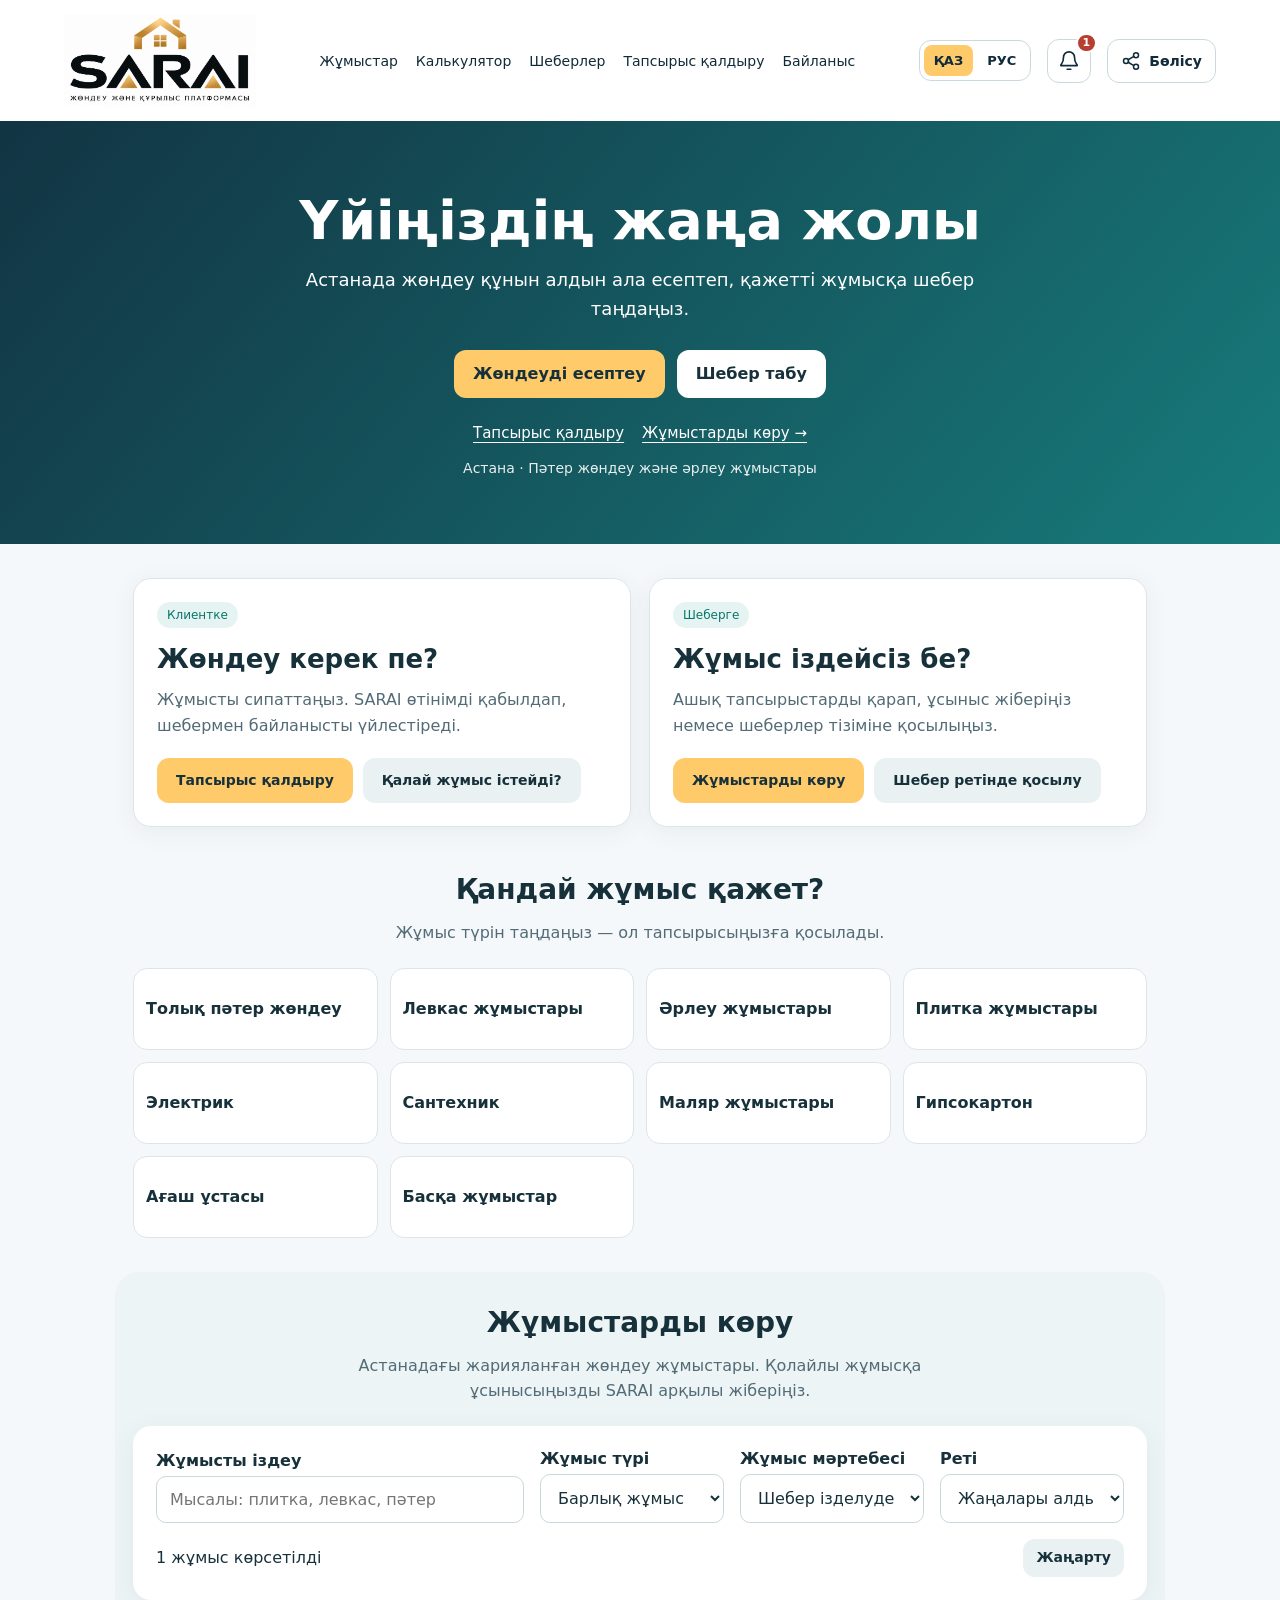
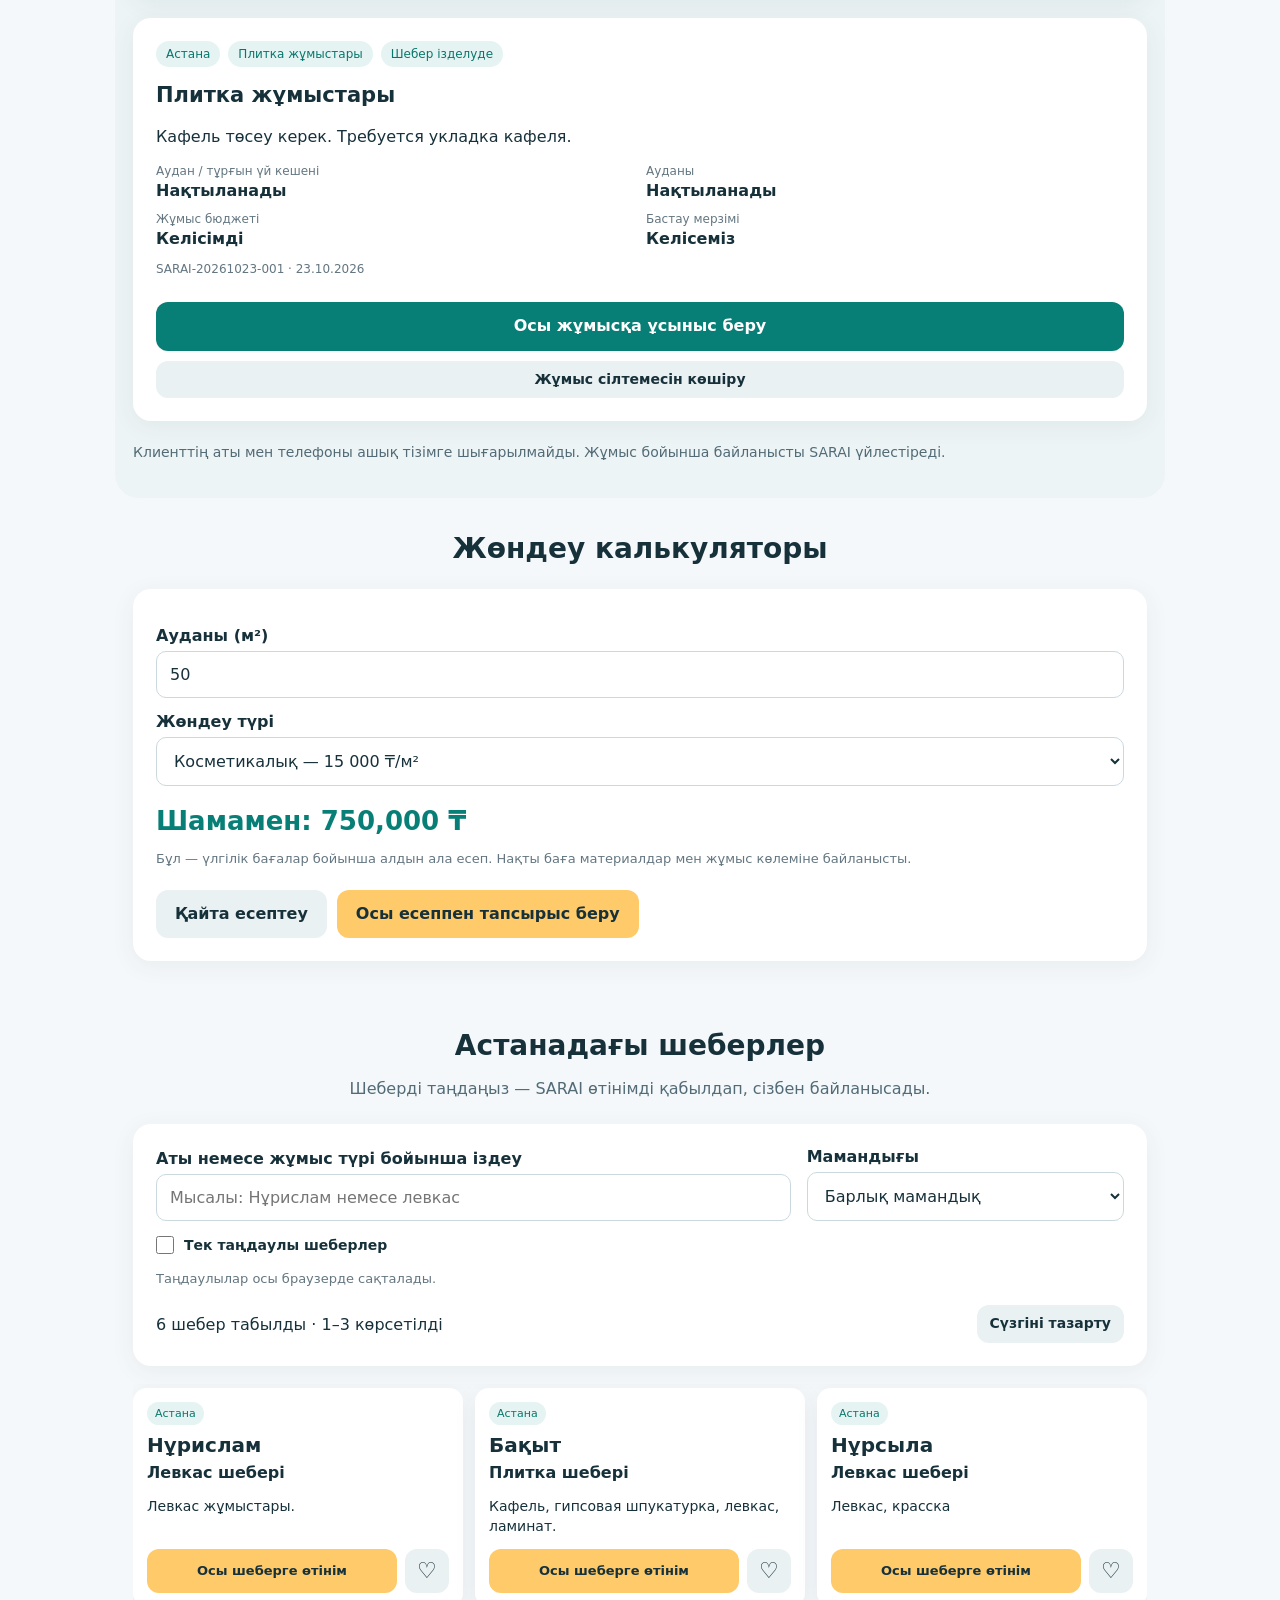
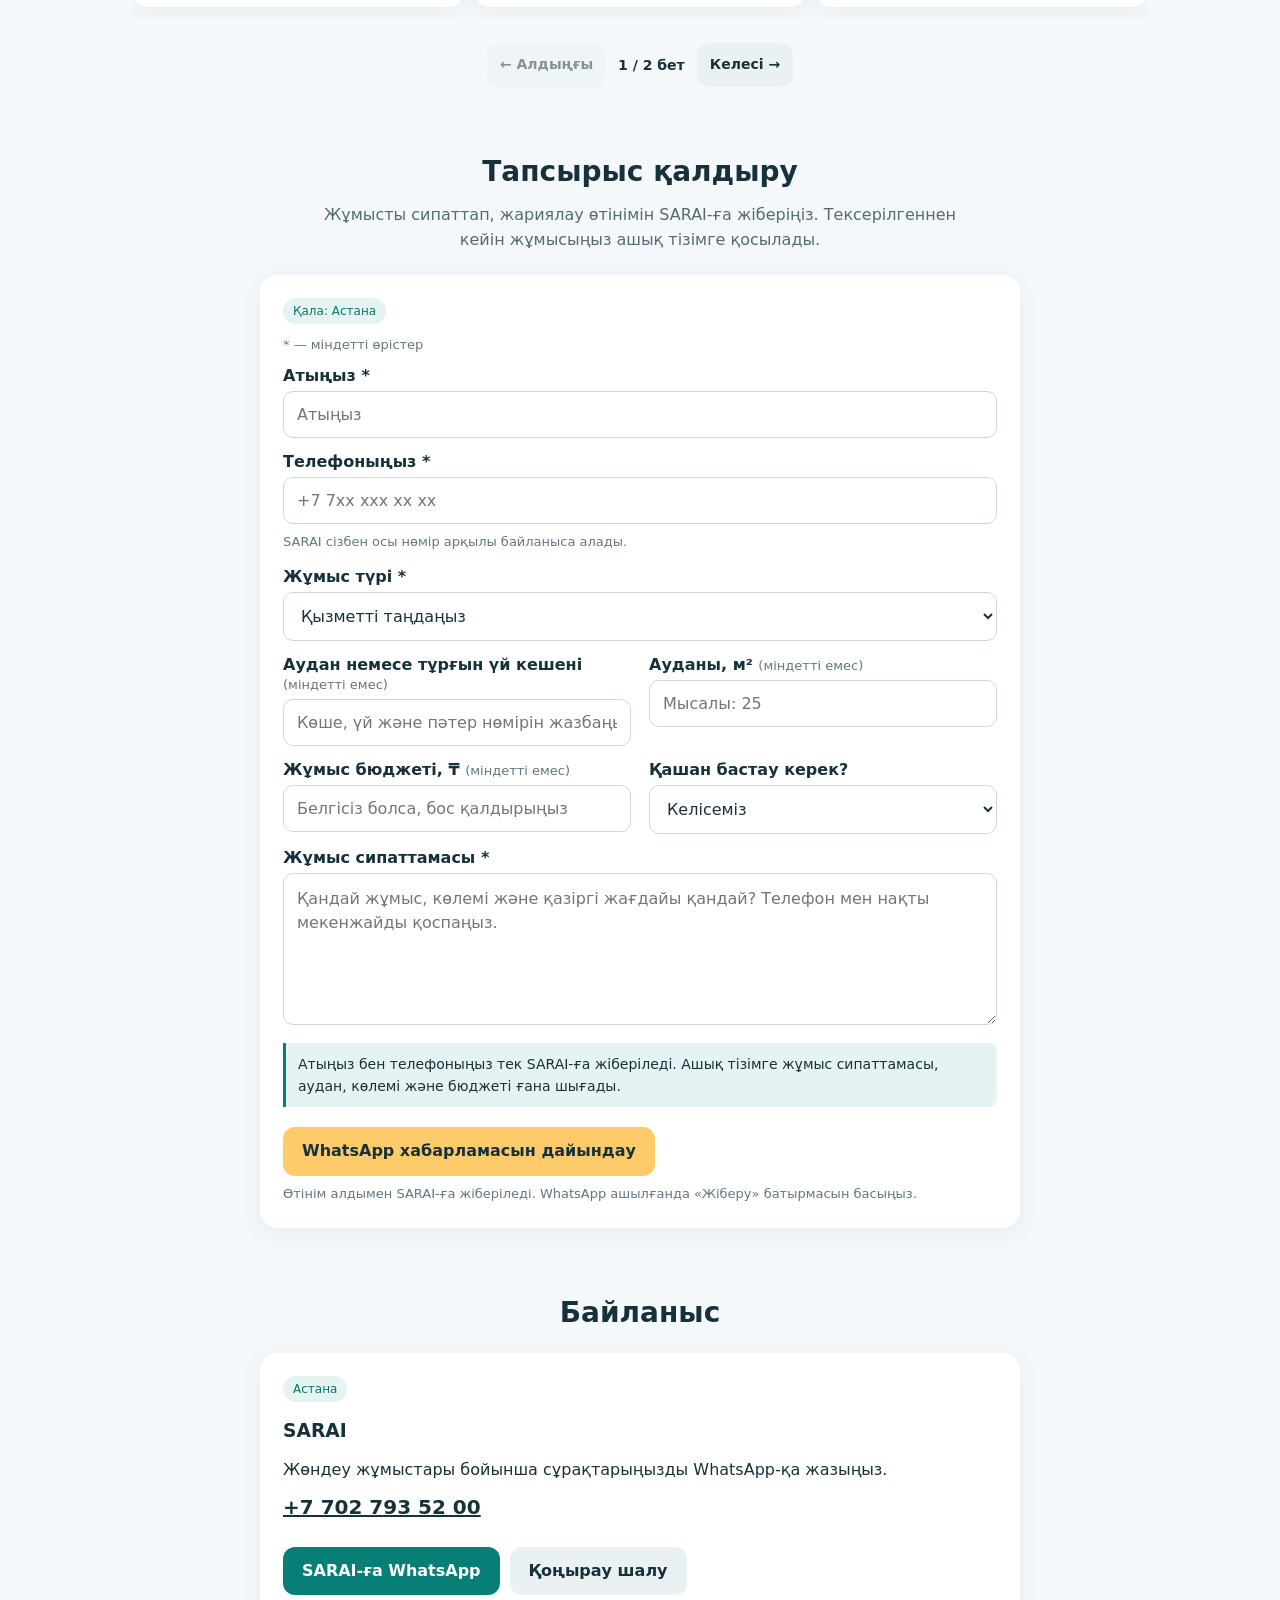
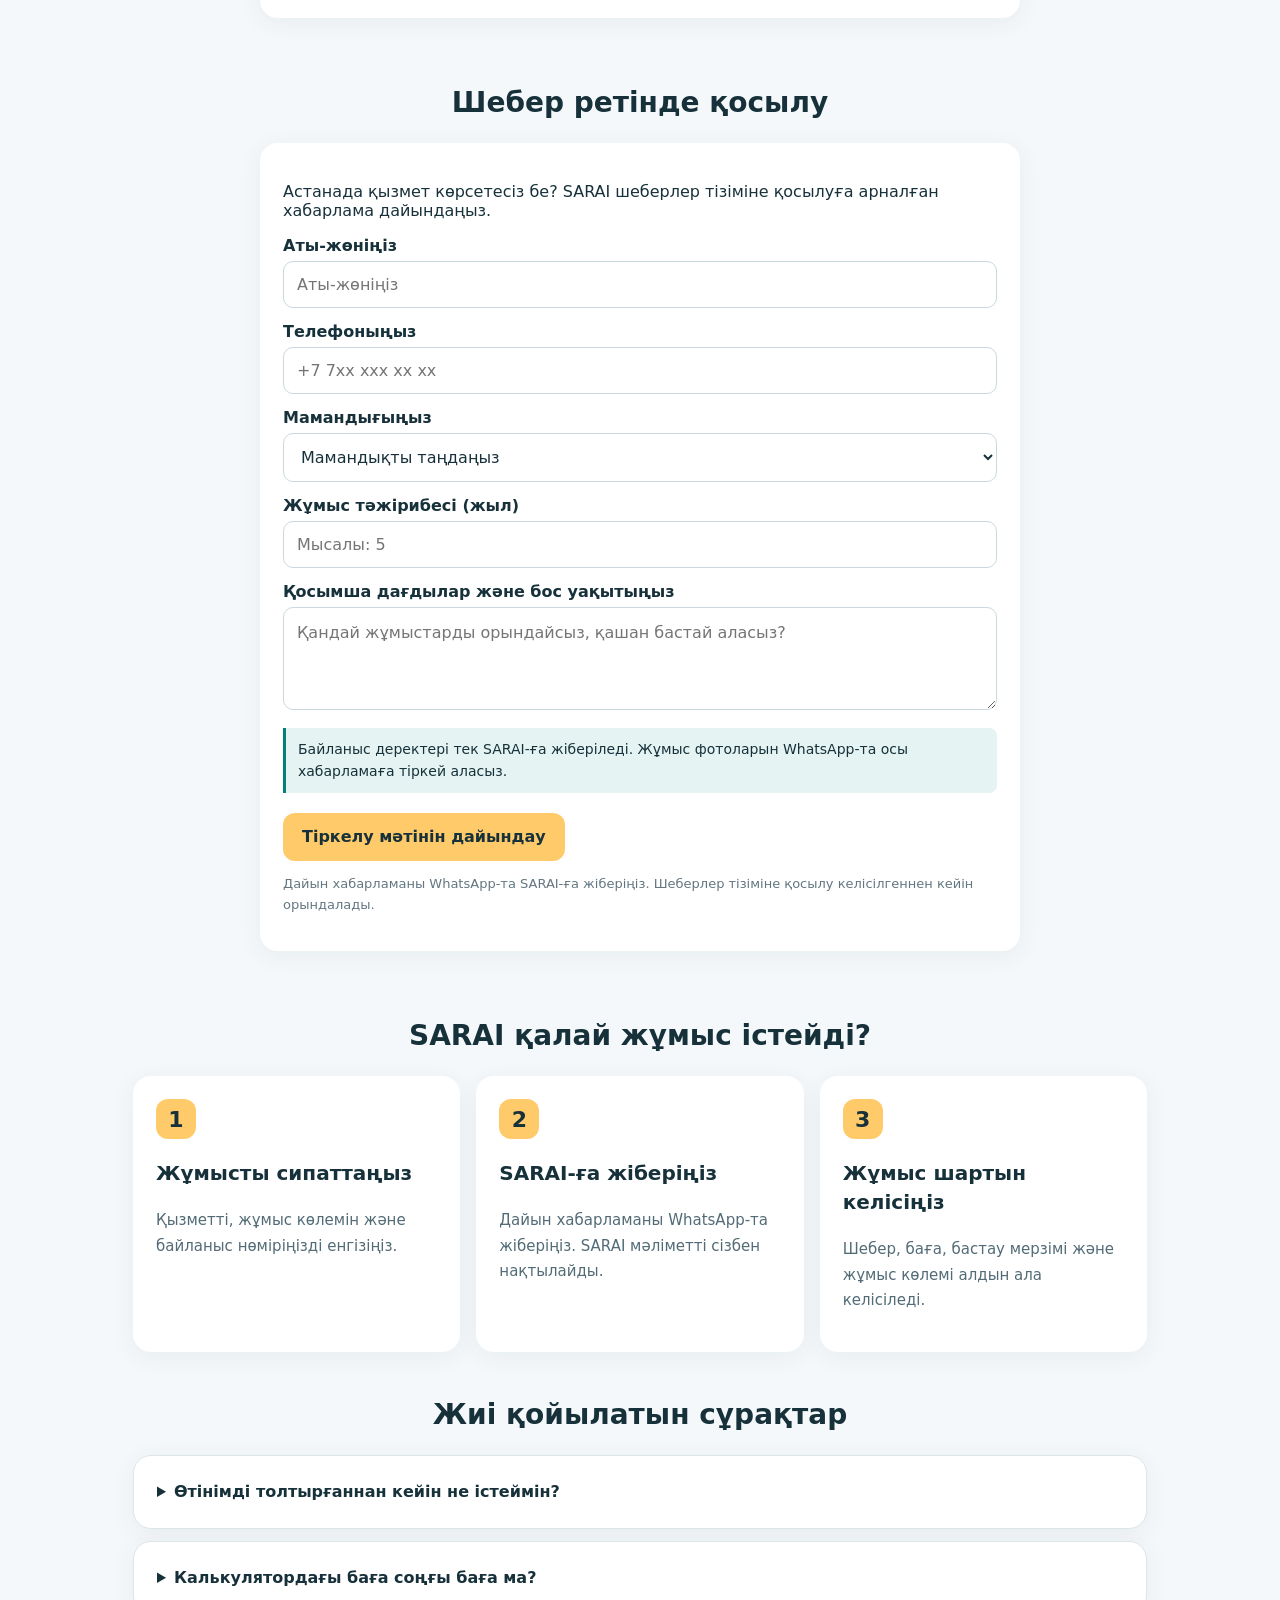
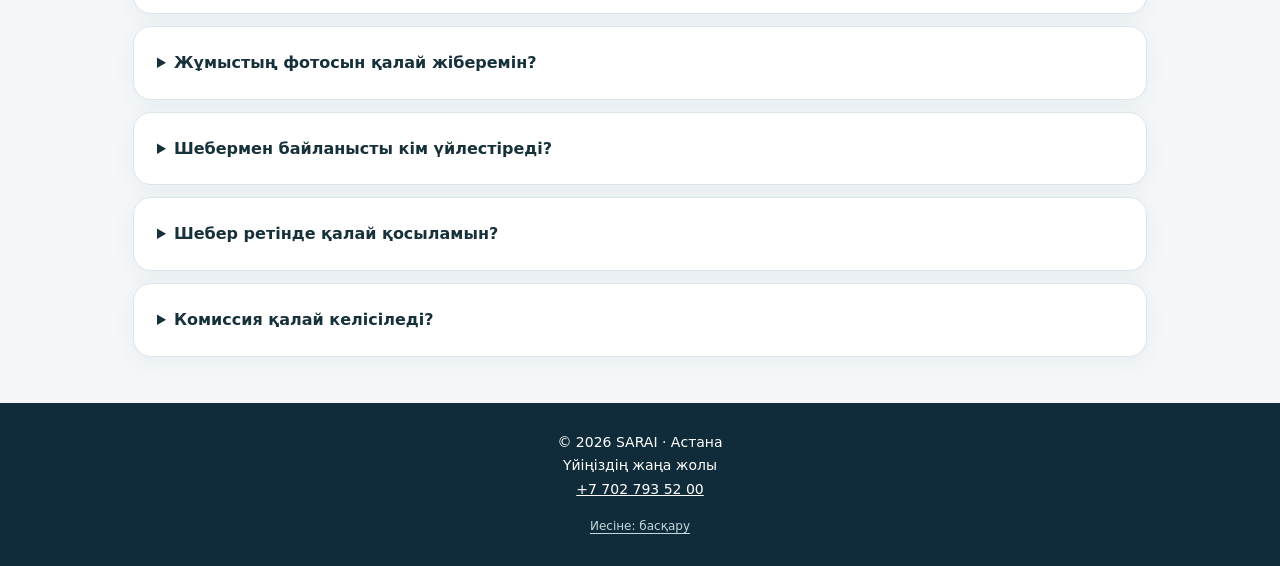
==== commit 2e65e704: "Restore horizontal cards on phones Keep client and master choices side by side on phones and show cr" ====
--- a/index.html
+++ b/index.html
@@ -33,7 +33,7 @@
 @media(max-width:620px){header{grid-template-columns:minmax(0,1fr) auto auto;text-align:left;gap:8px;padding:12px}header nav{grid-column:1/-1;grid-row:3;margin-top:0}.language-switch{grid-column:2/4;grid-row:1;justify-self:end}.brand{grid-column:1;grid-row:1/3;justify-self:start;width:160px;min-width:0}.job-notifications{grid-column:2;grid-row:2;justify-self:end}.site-share{grid-column:3;grid-row:2;width:44px;height:44px;padding:10px}.site-share-label{display:none}.site-share-dialog{padding:20px}}
 .job-offer-dialog{width:min(600px,calc(100% - 24px));max-height:calc(100dvh - 24px)}.job-offer-dialog h2{overflow-wrap:anywhere}.job-offer-context{padding:12px 14px;background:#e5f4f2;border-radius:10px;overflow-wrap:anywhere}.job-offer-dialog .prepared textarea{min-height:260px}.job-offer-dialog .actions .btn{min-height:44px}.job-offer-dialog .job-form-grid{gap:0 14px}
 </style>
-<link rel="stylesheet" href="./site-tools.css?v=1">
+<link rel="stylesheet" href="./site-tools.css?v=2">
 </head>
 <body id="top">
 <header>
@@ -958,10 +958,11 @@
 }());
 </script>
 <script src="./master-model.js?v=3"></script>
-<script src="./masters.js?v=5"></script>
+<script src="./masters.js?v=6"></script>
 <script src="./job-model.js?v=1"></script>
 <script src="./jobs.js?v=7"></script>
 <script src="./site-tools.js?v=1"></script>
 </body>
 </html>
 
+
--- a/site-tools.css
+++ b/site-tools.css
@@ -1,6 +1,8 @@
-.role-choices{display:grid;grid-template-columns:1fr 1fr;gap:18px;padding-bottom:12px}.role-choices .card{border:1px solid #dce6e9}.role-choices h2{text-align:left;margin:15px 0 10px;font-size:26px}.role-choices p{line-height:1.65;color:#526b76;margin:0}.role-choices .actions{margin-top:18px}.role-choices .btn{font-size:14px}
+.role-choices{display:grid;grid-template-columns:repeat(2,minmax(0,1fr));gap:18px;padding-bottom:12px}.role-choices .card{display:flex;flex-direction:column;min-width:0;border:1px solid #dce6e9}.role-choices .pill{align-self:flex-start}.role-choices h2{text-align:left;margin:15px 0 10px;font-size:26px;line-height:1.3;overflow-wrap:anywhere}.role-choices p{flex:1;line-height:1.65;color:#526b76;margin:0;overflow-wrap:anywhere}.role-choices .actions{margin-top:18px}.role-choices .btn{font-size:14px}
+#masterResults{grid-template-columns:none;grid-auto-flow:column;grid-auto-columns:calc((100% - 24px)/3);align-items:stretch;overflow-x:auto;overscroll-behavior-x:contain;scroll-snap-type:x proximity;padding:4px 0 12px}#masterResults .master-card{display:flex;flex-direction:column;scroll-snap-align:start}#masterResults .pill{align-self:flex-start}#masterResults .master-actions{margin-top:auto;padding-top:12px}
 .favorites-filter{display:flex;align-items:center;gap:10px;font-size:14px;font-weight:600;line-height:1.5}.favorites-filter input{width:18px;height:18px;margin:0;accent-color:#087f76}.favorite-button[aria-pressed="true"]{background:#e5f4f2;color:#08766c}.favorite-button{min-height:44px}
 .job-status-in_progress{background:#fff0d5;color:#875000}.job-status-closed{background:#edf0f2;color:#526b76}.job-list-controls{grid-template-columns:2fr 1fr 1fr 1fr}.job-card .copy-status:empty{display:none}.job-card .copy-status{margin:0}.job-card .actions{padding-top:12px}
 .process-grid{display:grid;grid-template-columns:repeat(3,minmax(0,1fr));gap:16px}.process-grid h3{font-size:20px;line-height:1.45}.process-grid p{font-size:15px;line-height:1.7;color:#526b76}.step-number{display:grid;place-items:center;border-radius:12px;background:#ffca69;color:#17313b;width:40px;height:40px;font-size:22px;font-weight:800}.faq-section{padding-top:12px}.faq-section details{margin-bottom:12px;border:1px solid #dce6e9}.faq-section summary{cursor:pointer;font-weight:650;line-height:1.6}.faq-section details p{line-height:1.7;color:#526b76;margin-bottom:0}.back-to-top{position:fixed;right:16px;bottom:24px;padding:10px 14px;background:white;border:1px solid #cbd9de;border-radius:24px;box-shadow:0 4px 16px #102b391a;font-size:13px;text-decoration:none;z-index:19}.connection-note{padding:14px 20px;background:#fff0d5;color:#754600;text-align:center;line-height:1.6}
 @media(max-width:900px){.job-list-controls{grid-template-columns:1fr 1fr}.job-list-controls>div:first-child{grid-column:1/-1}}
-@media(max-width:620px){.role-choices,.process-grid,.job-list-controls{grid-template-columns:1fr}.role-choices h2{font-size:23px}.role-choices{gap:12px}.role-choices .actions .btn{min-width:0}.job-list-controls>div:first-child{grid-column:auto}.back-to-top{bottom:calc(90px + env(safe-area-inset-bottom,0px))}.faq-section details{padding:18px}.process-grid .card{padding:20px}}
+@media(max-width:620px){.process-grid,.job-list-controls{grid-template-columns:1fr}.role-choices{gap:12px}.role-choices .card{padding:14px 12px}.role-choices h2{font-size:clamp(17px,4.6vw,20px);margin:12px 0 8px}.role-choices p{font-size:13px;line-height:1.55}.role-choices .actions{display:grid;gap:8px;margin-top:14px}.role-choices .actions .btn{display:grid;align-items:center;min-width:0;min-height:44px;padding:9px 6px;font-size:12px;line-height:1.4}.role-choices .pill{font-size:11px;padding:5px 8px}#masterResults{grid-auto-columns:calc((100% - 12px)/2)}#masterResults .master-card{position:relative;padding:12px}#masterResults .pill{margin-right:40px;margin-bottom:14px}#masterResults h3{font-size:18px}#masterResults .master-trade{font-size:14px}#masterResults .master-description{font-size:13px}#masterResults .master-actions{display:block}#masterResults .order-link{width:100%;font-size:12px}#masterResults .favorite-button{position:absolute;top:8px;right:8px}.job-list-controls>div:first-child{grid-column:auto}.back-to-top{bottom:calc(90px + env(safe-area-inset-bottom,0px))}.faq-section details{padding:18px}.process-grid .card{padding:20px}}
+
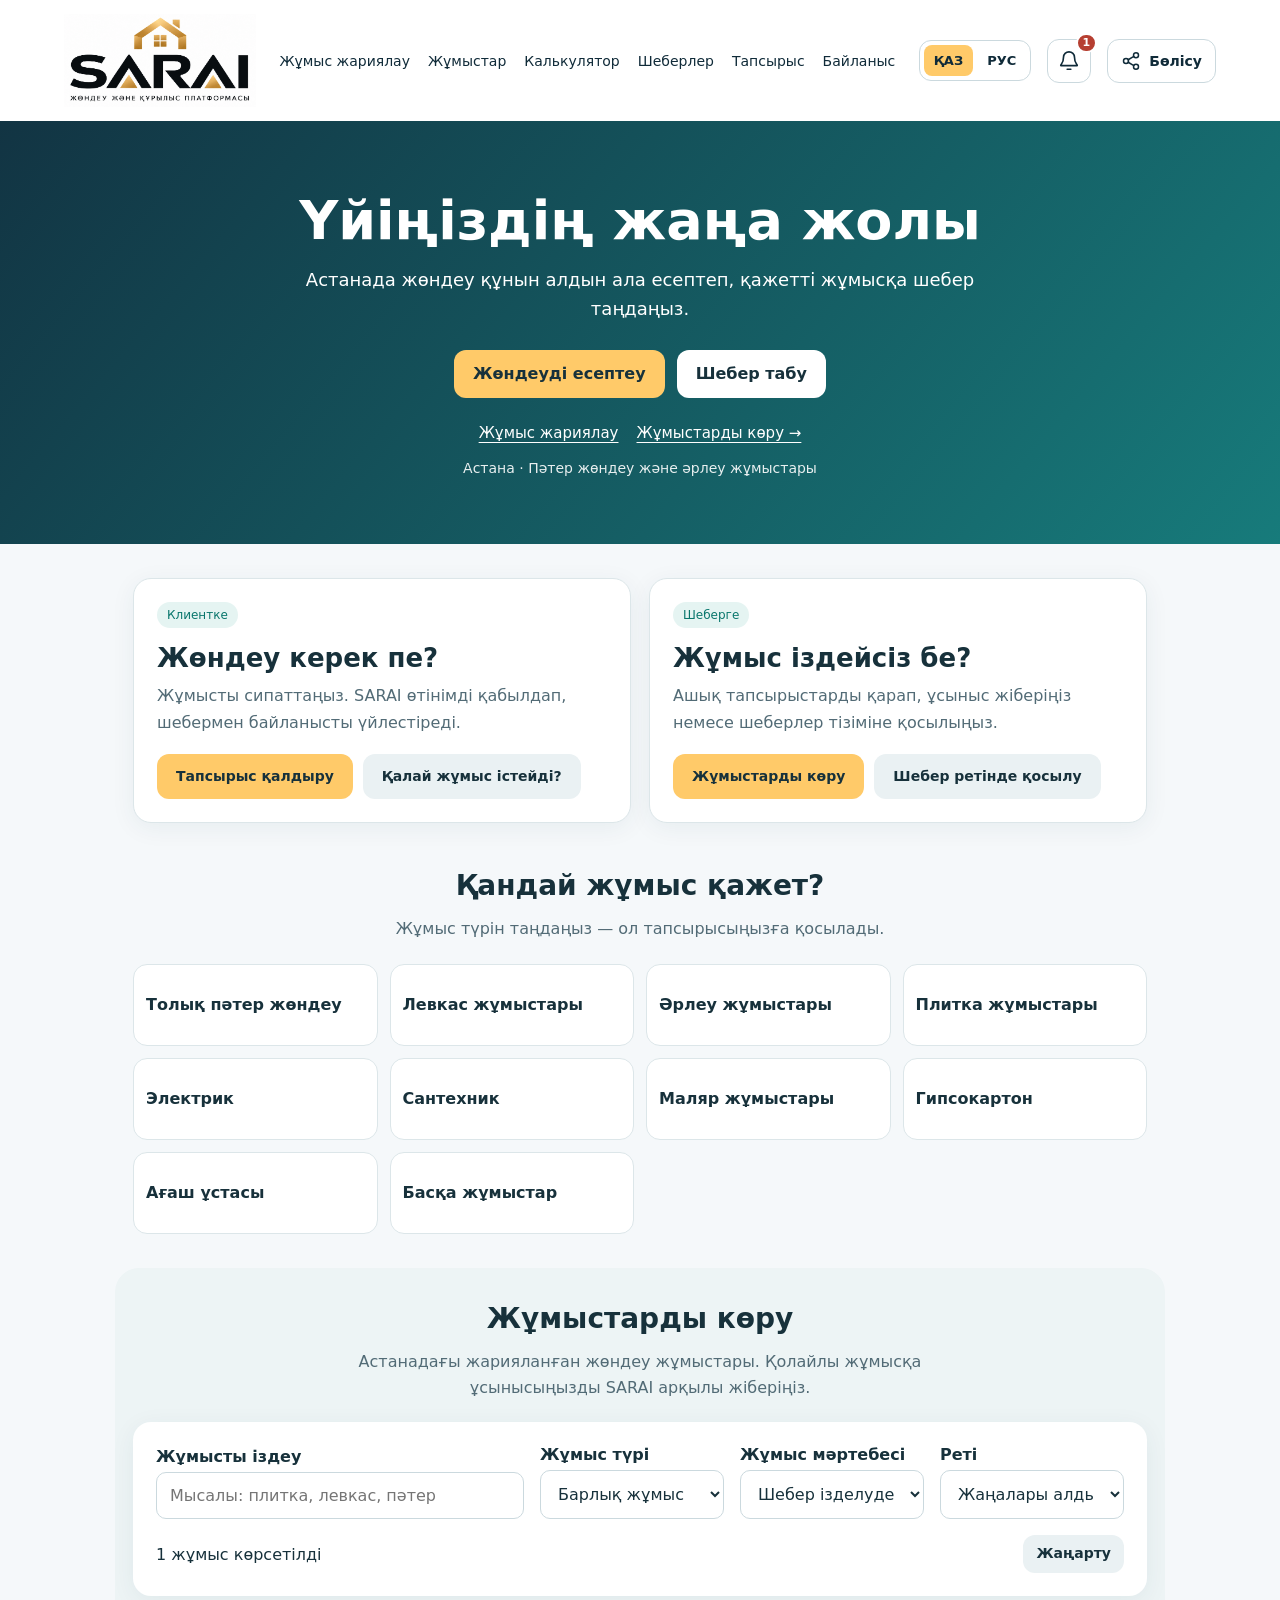
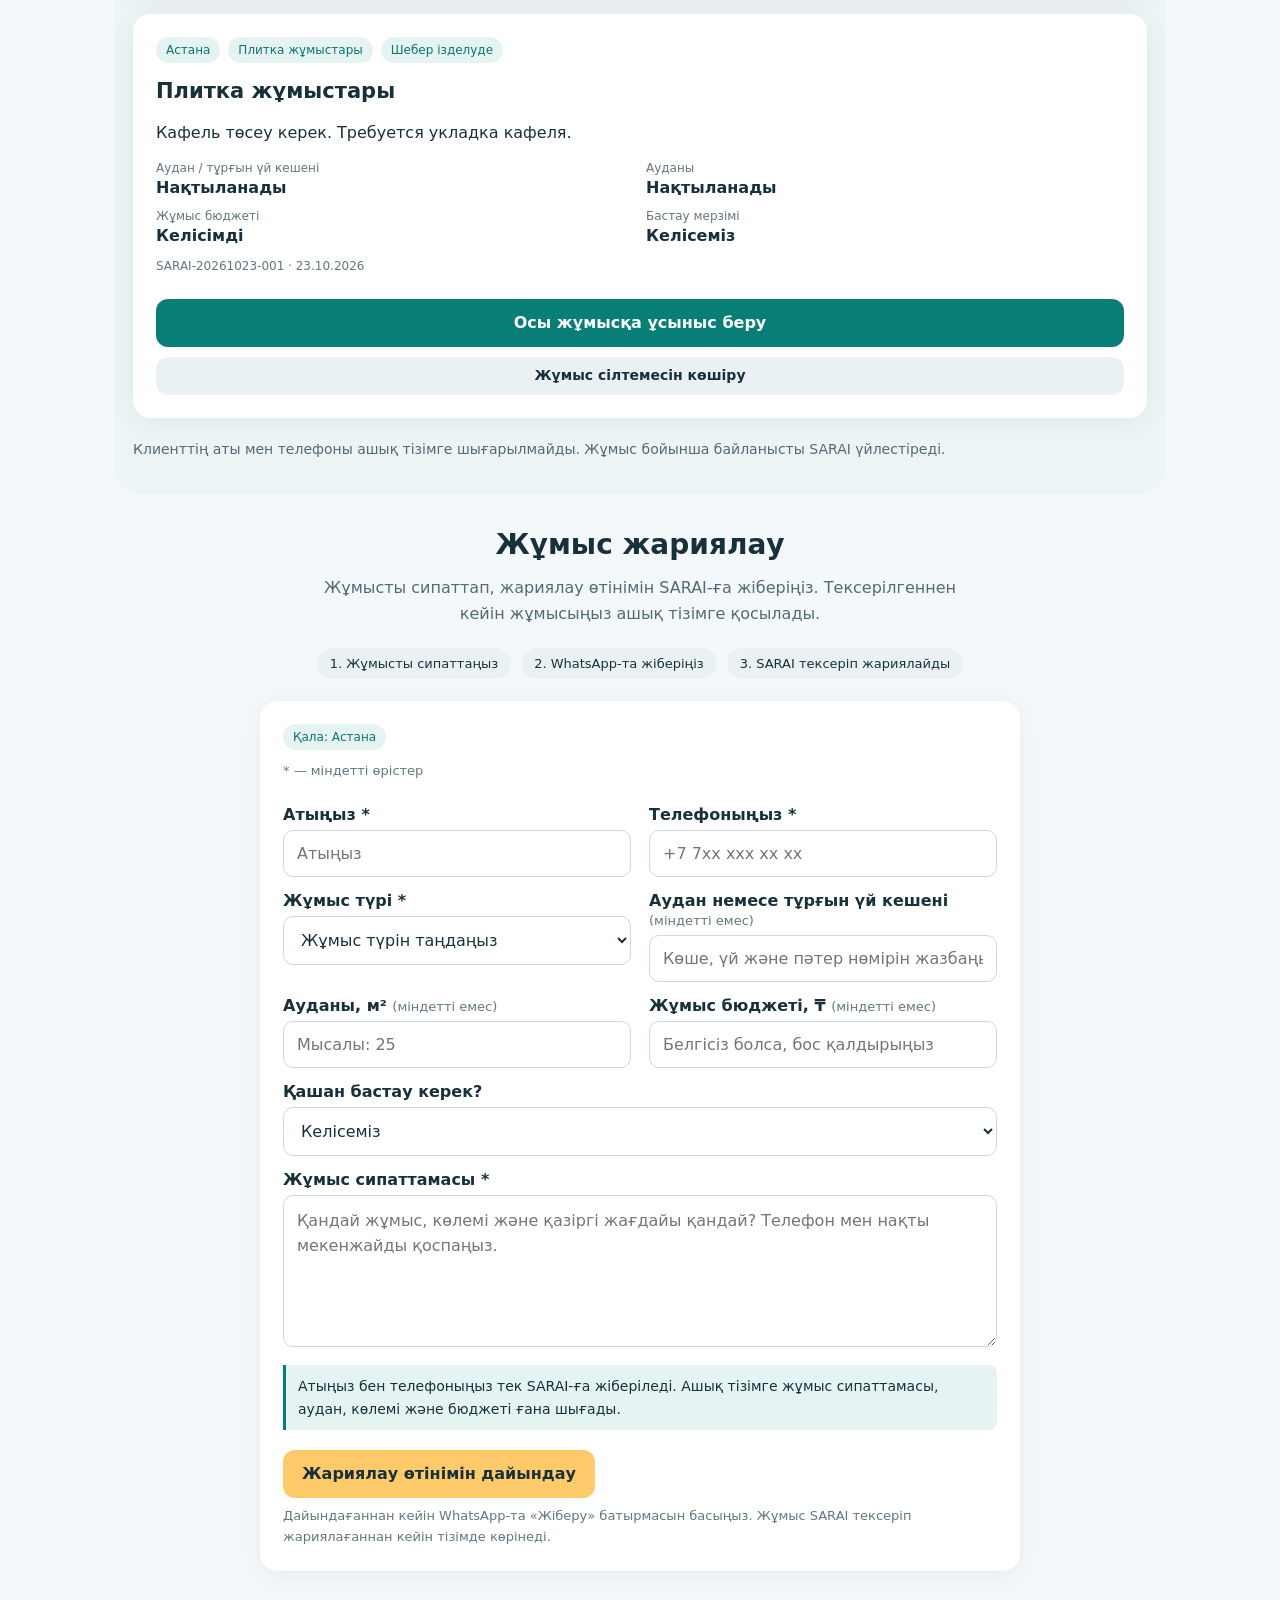
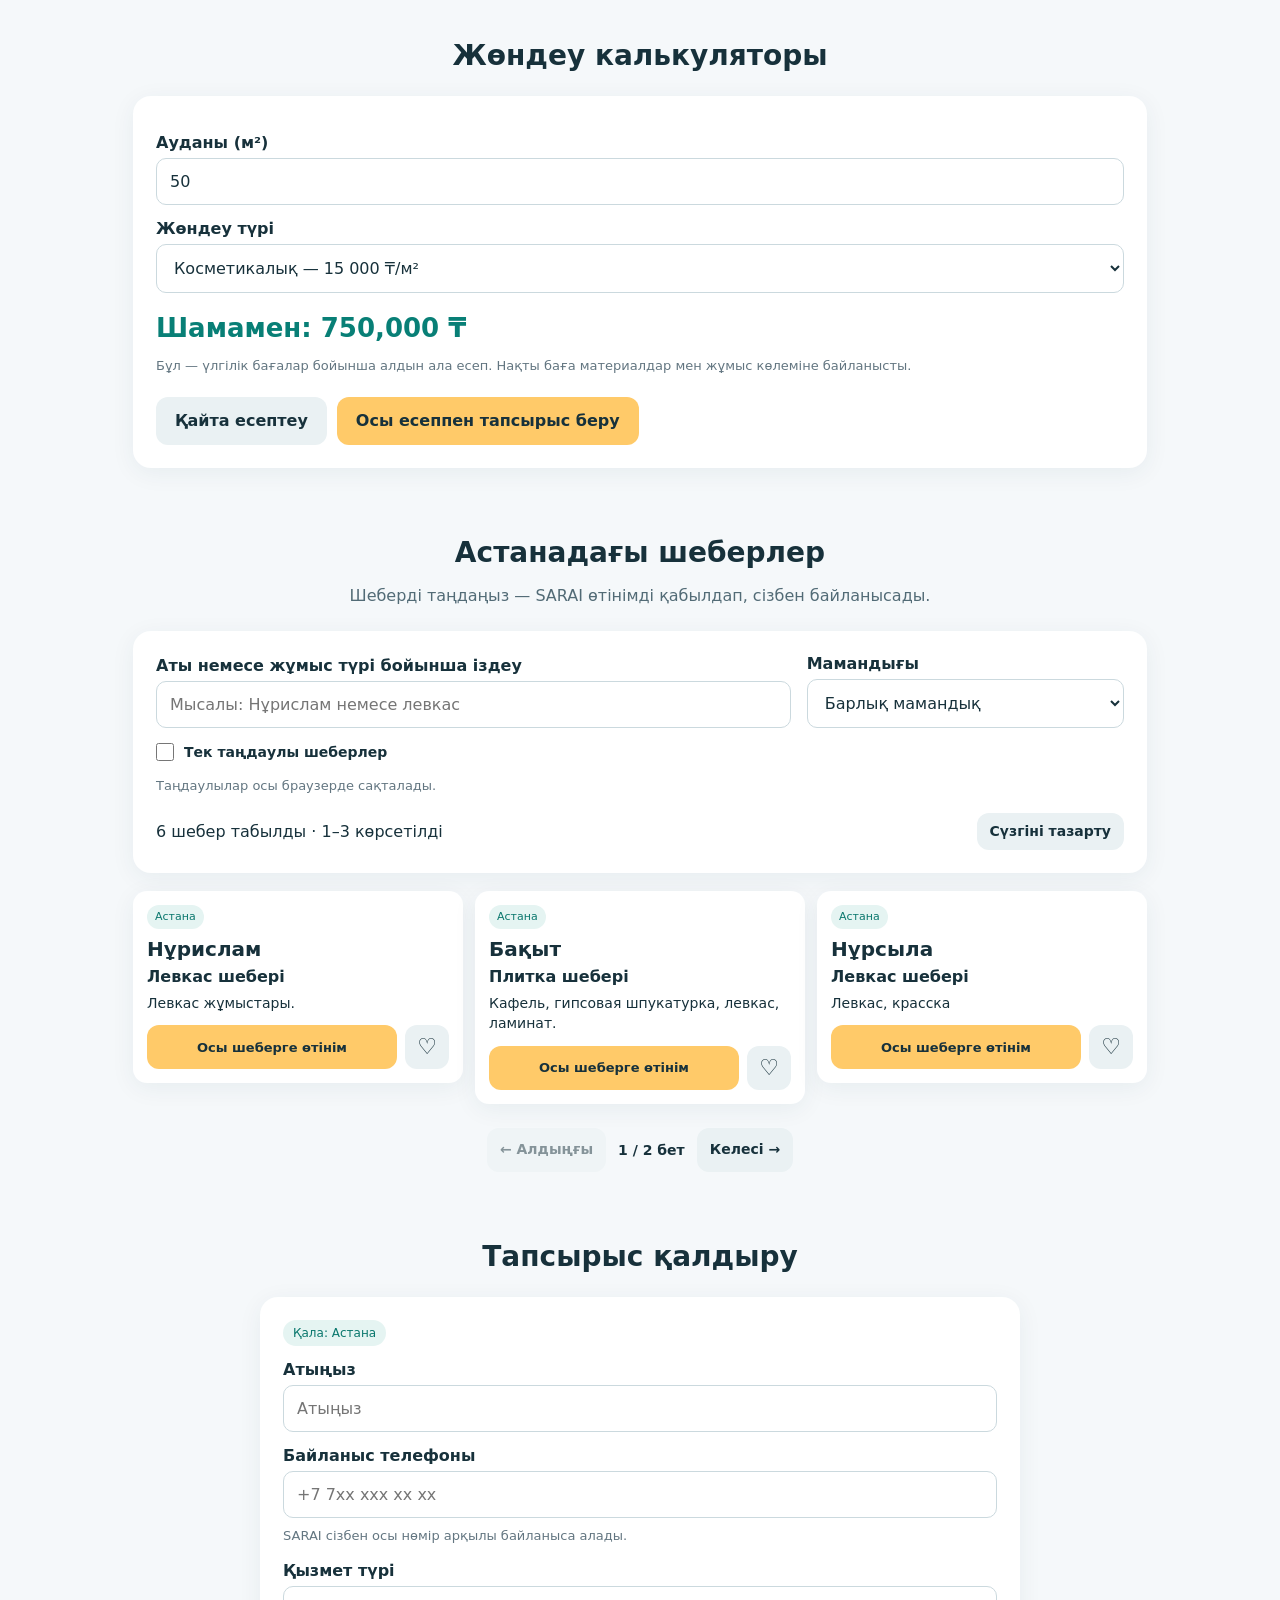
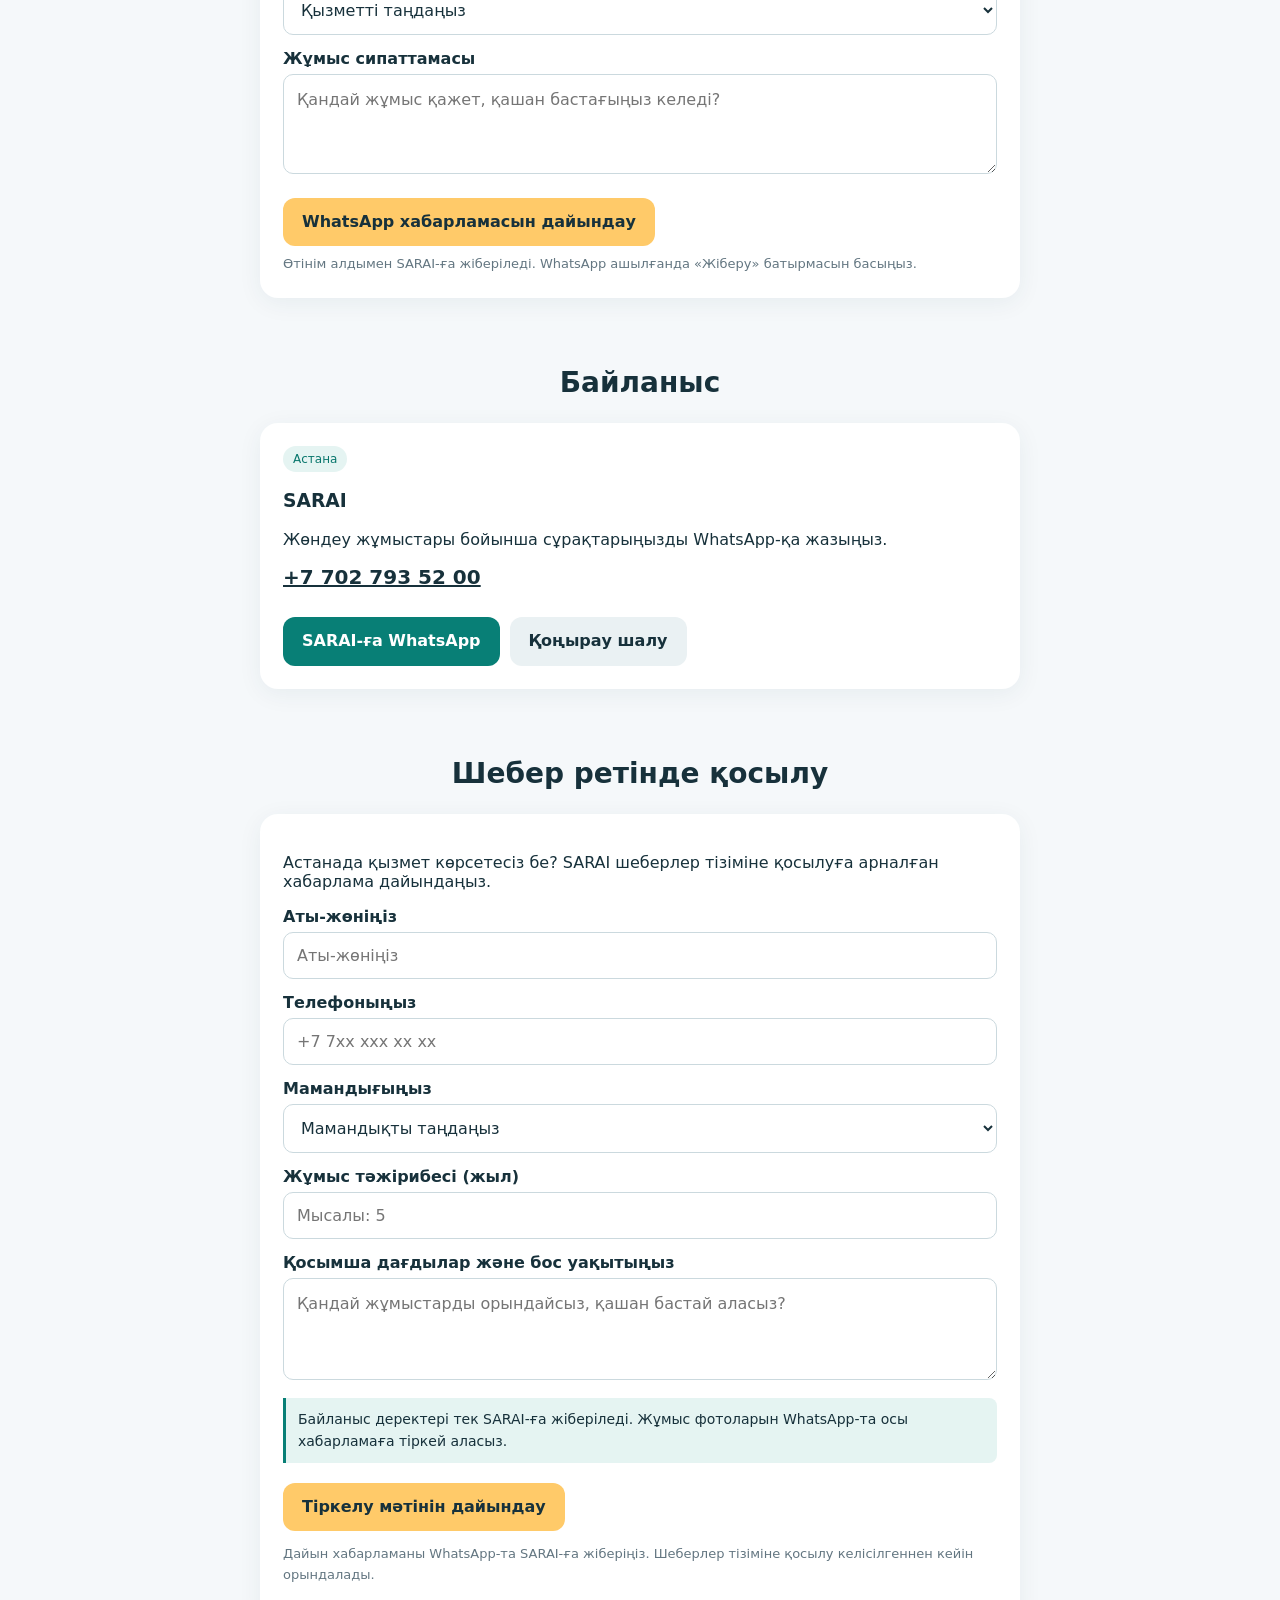
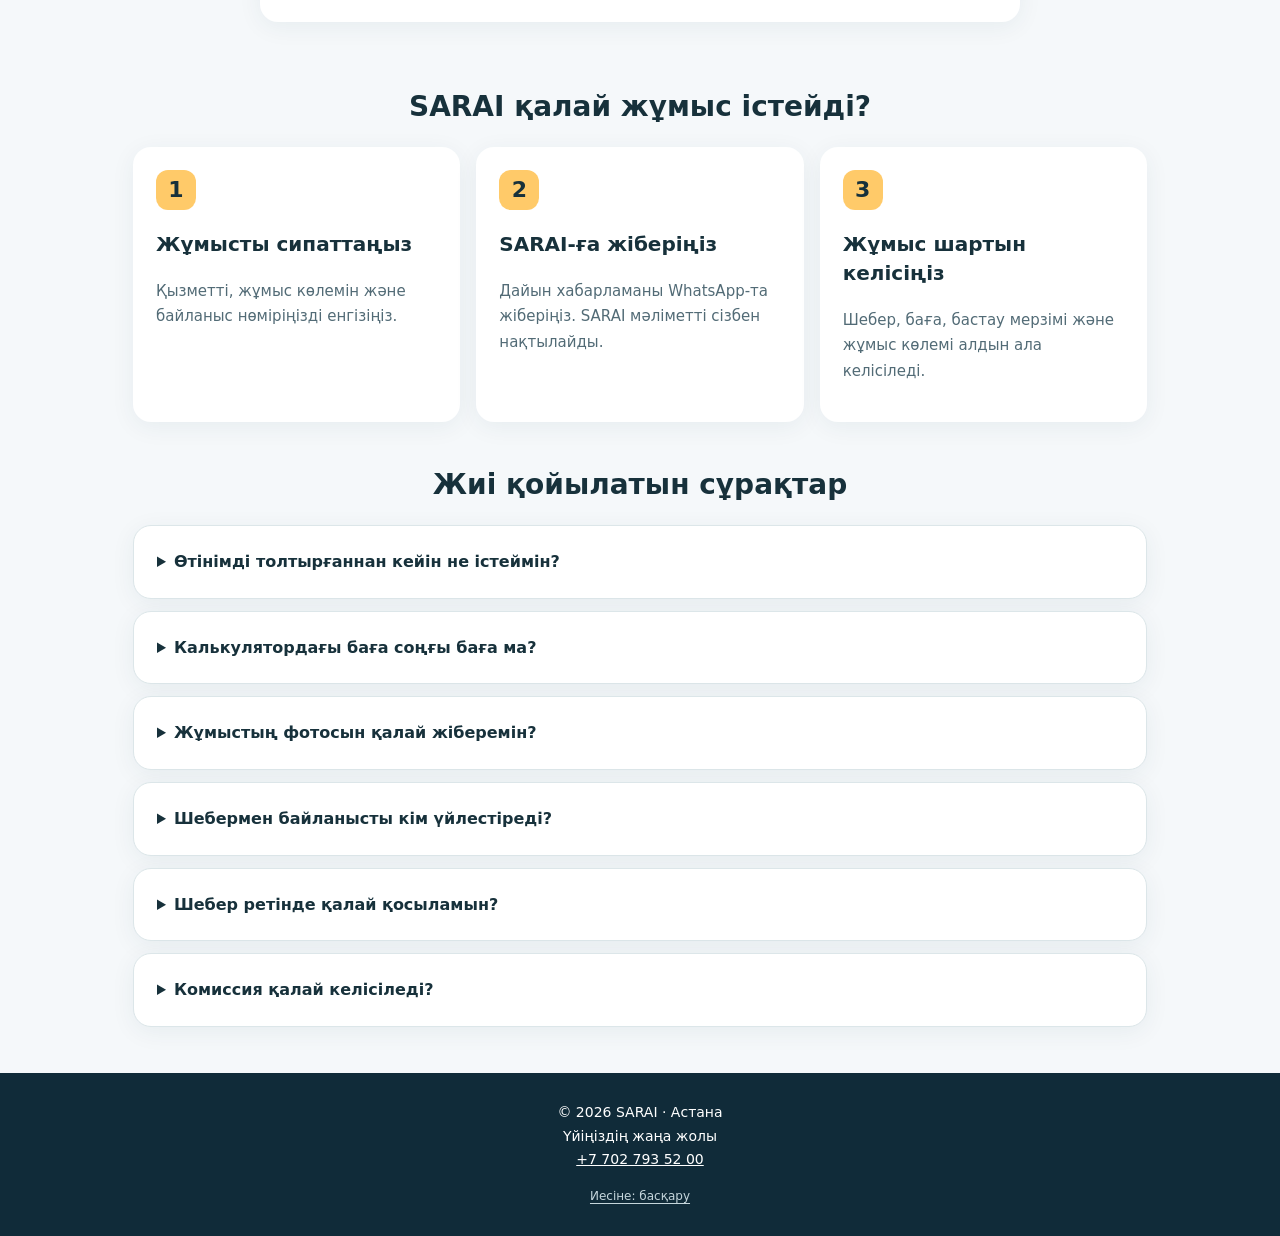
==== commit 7c5f4134: "Restore SARAI layout from the approved PDF Restore the reference page sections and their matching re" ====
--- a/index.html
+++ b/index.html
@@ -33,13 +33,13 @@
 @media(max-width:620px){header{grid-template-columns:minmax(0,1fr) auto auto;text-align:left;gap:8px;padding:12px}header nav{grid-column:1/-1;grid-row:3;margin-top:0}.language-switch{grid-column:2/4;grid-row:1;justify-self:end}.brand{grid-column:1;grid-row:1/3;justify-self:start;width:160px;min-width:0}.job-notifications{grid-column:2;grid-row:2;justify-self:end}.site-share{grid-column:3;grid-row:2;width:44px;height:44px;padding:10px}.site-share-label{display:none}.site-share-dialog{padding:20px}}
 .job-offer-dialog{width:min(600px,calc(100% - 24px));max-height:calc(100dvh - 24px)}.job-offer-dialog h2{overflow-wrap:anywhere}.job-offer-context{padding:12px 14px;background:#e5f4f2;border-radius:10px;overflow-wrap:anywhere}.job-offer-dialog .prepared textarea{min-height:260px}.job-offer-dialog .actions .btn{min-height:44px}.job-offer-dialog .job-form-grid{gap:0 14px}
 </style>
-<link rel="stylesheet" href="./site-tools.css?v=2">
+<link rel="stylesheet" href="./site-tools.css?v=pdf-20261025">
 </head>
-<body id="top">
+<body id="top" data-layout-version="pdf-20261025">
 <header>
 <a class="brand" href="#top" aria-label="SARAI басты бет">
 <svg class="brand-logo" viewBox="150 160 1340 650" width="192" height="93" aria-hidden="true" focusable="false"><image href="sarai-logo.png" width="1635" height="962"/></svg></a>
-<nav aria-label="Басты мәзір"><a href="#jobs">Жұмыстар</a><a href="#calculator">Калькулятор</a><a href="#masters">Шеберлер</a><a href="#order">Тапсырыс қалдыру</a><a href="#contact">Байланыс</a></nav>
+<nav aria-label="Басты мәзір"><a href="#post-job">Жұмыс жариялау</a><a href="#jobs">Жұмыстар</a><a href="#calculator">Калькулятор</a><a href="#masters">Шеберлер</a><a href="#order">Тапсырыс</a><a href="#contact">Байланыс</a></nav>
 <div class="language-switch" role="navigation" aria-label="Тілді таңдау"><a href="?lang=kk" data-language="kk" lang="kk" hreflang="kk" aria-current="true">ҚАЗ</a><a href="?lang=ru" data-language="ru" lang="ru" hreflang="ru">РУС</a></div>
 <button class="job-notifications" id="jobNotifications" type="button" aria-label="Шеберге хабарламалар" aria-haspopup="dialog" title="Шеберге хабарламалар"><svg viewBox="0 0 24 24" fill="none" stroke="currentColor" stroke-width="1.8" stroke-linecap="round" stroke-linejoin="round" aria-hidden="true"><path d="M18 8a6 6 0 0 0-12 0c0 7-3 7-3 9h18c0-2-3-2-3-9M10 21h4"/></svg><span class="notification-badge" id="jobNotificationBadge" aria-hidden="true" hidden></span></button>
 <button class="site-share" id="shareSite" type="button" aria-label="Сайтпен бөлісу" aria-haspopup="dialog"><svg viewBox="0 0 24 24" fill="none" stroke="currentColor" stroke-width="1.8" stroke-linecap="round" stroke-linejoin="round" aria-hidden="true"><circle cx="18" cy="5" r="3"/><circle cx="6" cy="12" r="3"/><circle cx="18" cy="19" r="3"/><path d="m8.6 10.5 6.8-4M8.6 13.5l6.8 4"/></svg><span class="site-share-label">Бөлісу</span></button>
@@ -88,12 +88,12 @@
 <h1>Үйіңіздің жаңа жолы</h1>
 <p>Астанада жөндеу құнын алдын ала есептеп, қажетті жұмысқа шебер таңдаңыз.</p>
 <a class="btn" href="#calculator">Жөндеуді есептеу</a><a class="btn alt" href="#masters">Шебер табу</a>
-<div class="job-shortcuts"><a href="#order">Тапсырыс қалдыру</a><a href="#jobs">Жұмыстарды көру →</a></div>
+<div class="job-shortcuts"><a href="#post-job">Жұмыс жариялау</a><a href="#jobs">Жұмыстарды көру →</a></div>
 <span class="hero-note">Астана · Пәтер жөндеу және әрлеу жұмыстары</span>
 </div>
 <main>
 <div class="connection-note" id="connectionNotice" role="status" hidden>Интернет жоқ. Хабарлама жіберу және жаңа тізімді алу үшін байланыс қажет.</div>
-<section class="wrap role-choices" aria-label="SARAI мүмкіндіктері"><div class="card"><span class="pill">Клиентке</span><h2>Жөндеу керек пе?</h2><p>Жұмысты сипаттаңыз. SARAI өтінімді қабылдап, шебермен байланысты үйлестіреді.</p><div class="actions"><a class="btn" href="#order">Тапсырыс қалдыру</a><a class="btn alt" href="#how-it-works">Қалай жұмыс істейді?</a></div></div><div class="card"><span class="pill">Шеберге</span><h2>Жұмыс іздейсіз бе?</h2><p>Ашық тапсырыстарды қарап, ұсыныс жіберіңіз немесе шеберлер тізіміне қосылыңыз.</p><div class="actions"><a class="btn" href="#jobs">Жұмыстарды көру</a><a class="btn alt" href="#join">Шебер ретінде қосылу</a></div></div></section>
+<section class="wrap role-choices" aria-label="SARAI мүмкіндіктері"><div class="card"><span class="pill">Клиентке</span><h2>Жөндеу керек пе?</h2><p>Жұмысты сипаттаңыз. SARAI өтінімді қабылдап, шебермен байланысты үйлестіреді.</p><div class="actions"><a class="btn" href="#post-job">Тапсырыс қалдыру</a><a class="btn alt" href="#how-it-works">Қалай жұмыс істейді?</a></div></div><div class="card"><span class="pill">Шеберге</span><h2>Жұмыс іздейсіз бе?</h2><p>Ашық тапсырыстарды қарап, ұсыныс жіберіңіз немесе шеберлер тізіміне қосылыңыз.</p><div class="actions"><a class="btn" href="#jobs">Жұмыстарды көру</a><a class="btn alt" href="#join">Шебер ретінде қосылу</a></div></div></section>
 <section class="wrap" id="services" aria-labelledby="servicesTitle">
 <h2 id="servicesTitle">Қандай жұмыс қажет?</h2>
 <p class="section-intro">Жұмыс түрін таңдаңыз — ол тапсырысыңызға қосылады.</p>
@@ -127,12 +127,42 @@
 <div id="jobBoard" aria-busy="true">
 <div class="grid" id="jobResults"></div>
 <div class="card job-feedback" id="jobsLoading"><p>Жұмыстар жүктелуде…</p></div>
-<div class="card job-feedback" id="jobsEmpty" hidden><h3>Әзірге жарияланған жұмыс жоқ</h3><p>Жөндеу қажет пе? Жұмысыңызды сипаттап, SARAI-ға жариялау өтінімін жіберіңіз.</p><a class="btn" href="#order">Тапсырыс қалдыру</a></div>
+<div class="card job-feedback" id="jobsEmpty" hidden><h3>Әзірге жарияланған жұмыс жоқ</h3><p>Жөндеу қажет пе? Жұмысыңызды сипаттап, SARAI-ға жариялау өтінімін жіберіңіз.</p><a class="btn" href="#post-job">Жұмыс жариялау</a></div>
 <div class="card job-feedback" id="jobsNoMatch" hidden><h3>Сүзгіге сай жұмыс табылмады</h3><p>Басқа сөзбен іздеп көріңіз немесе барлық жұмысты ашыңыз.</p><button class="btn alt" id="clearJobFilters" type="button">Барлық жұмысты көрсету</button></div>
 <div class="card job-feedback" id="jobsError" role="alert" hidden><h3>Жұмыстарды жүктеу мүмкін болмады</h3><p>Интернет байланысын тексеріп, қайта жүктеңіз.</p><button class="btn" id="retryJobs" type="button">Қайта жүктеу</button></div>
 </div>
 <noscript><p class="privacy-note">Жұмыстар тізімін көру үшін браузерде JavaScript қосыңыз. Көмек үшін <a href="https://wa.me/77027935200" target="_blank" rel="noopener noreferrer">SARAI-ға WhatsApp арқылы жазыңыз</a>.</p></noscript>
 <p class="job-public-note">Клиенттің аты мен телефоны ашық тізімге шығарылмайды. Жұмыс бойынша байланысты SARAI үйлестіреді.</p>
+</section>
+<section class="wrap" id="post-job" aria-labelledby="postJobTitle">
+<h2 id="postJobTitle">Жұмыс жариялау</h2>
+<p class="section-intro">Жұмысты сипаттап, жариялау өтінімін SARAI-ға жіберіңіз. Тексерілгеннен кейін жұмысыңыз ашық тізімге қосылады.</p>
+<div class="job-steps" aria-label="Жариялау қадамдары"><span>1. Жұмысты сипаттаңыз</span><span>2. WhatsApp-та жіберіңіз</span><span>3. SARAI тексеріп жариялайды</span></div>
+<form class="card order-card" id="postJobForm">
+<span class="pill">Қала: Астана</span>
+<p class="job-required-note">* — міндетті өрістер</p>
+<div class="job-form-grid">
+<div><label for="jobCustomer">Атыңыз *</label><input id="jobCustomer" name="jobCustomer" required maxlength="80" autocomplete="name" placeholder="Атыңыз"></div>
+<div><label for="jobPhone">Телефоныңыз *</label><input id="jobPhone" name="jobPhone" type="tel" inputmode="tel" required maxlength="30" autocomplete="tel" placeholder="+7 7xx xxx xx xx" aria-describedby="jobPrivacy"></div>
+<div><label for="jobService">Жұмыс түрі *</label><select id="jobService" name="jobService" required><option value="" disabled selected>Жұмыс түрін таңдаңыз</option><option value="Толық пәтер жөндеу">Толық пәтер жөндеу</option><option value="Левкас жұмыстары">Левкас жұмыстары</option><option value="Плитка жұмыстары">Плитка жұмыстары</option><option value="Электрик">Электрик</option><option value="Сантехник">Сантехник</option><option value="Маляр жұмыстары">Маляр жұмыстары</option><option value="Гипсокартон">Гипсокартон</option><option value="Ағаш ұстасы">Ағаш ұстасы</option><option value="Әрлеу жұмыстары">Әрлеу жұмыстары</option><option value="Басқа жөндеу">Басқа жөндеу</option></select></div>
+<div><label for="jobDistrict">Аудан немесе тұрғын үй кешені <span class="field-optional">(міндетті емес)</span></label><input id="jobDistrict" name="jobDistrict" maxlength="80" placeholder="Көше, үй және пәтер нөмірін жазбаңыз"></div>
+<div><label for="jobArea">Ауданы, м² <span class="field-optional">(міндетті емес)</span></label><input id="jobArea" name="jobArea" type="number" min="1" max="10000" step="0.1" inputmode="decimal" placeholder="Мысалы: 25"></div>
+<div><label for="jobBudget">Жұмыс бюджеті, ₸ <span class="field-optional">(міндетті емес)</span></label><input id="jobBudget" name="jobBudget" type="number" min="1" max="100000000" step="1" inputmode="numeric" placeholder="Белгісіз болса, бос қалдырыңыз"></div>
+<div class="wide"><label for="jobStart">Қашан бастау керек?</label><select id="jobStart" name="jobStart"><option value="Келісеміз">Келісеміз</option><option value="Мүмкіндігінше тез">Мүмкіндігінше тез</option><option value="Бір апта ішінде">Бір апта ішінде</option><option value="Бір ай ішінде">Бір ай ішінде</option></select></div>
+<div class="wide"><label for="jobDescription">Жұмыс сипаттамасы *</label><textarea id="jobDescription" name="jobDescription" required minlength="20" maxlength="1200" rows="5" placeholder="Қандай жұмыс, көлемі және қазіргі жағдайы қандай? Телефон мен нақты мекенжайды қоспаңыз."></textarea></div>
+</div>
+<p class="privacy-note" id="jobPrivacy">Атыңыз бен телефоныңыз тек SARAI-ға жіберіледі. Ашық тізімге жұмыс сипаттамасы, аудан, көлемі және бюджеті ғана шығады.</p>
+<div class="actions"><button class="btn" type="submit">Жариялау өтінімін дайындау</button></div>
+<p class="form-note">Дайындағаннан кейін WhatsApp-та «Жіберу» батырмасын басыңыз. Жұмыс SARAI тексеріп жариялағаннан кейін тізімде көрінеді.</p>
+<div class="prepared" id="jobPrepared" hidden>
+<h3 tabindex="-1" id="jobPreparedTitle">Жариялау өтінімі дайын</h3>
+<p class="form-note">Әзірге өтінім жіберілген жоқ. Төмендегі батырмамен WhatsApp ашып, хабарламаны SARAI-ға жіберіңіз.</p>
+<div class="job-preview"><h4>Ашық тізімге арналған мәліметтер</h4><p id="jobPreviewTitle"></p><p id="jobPreviewMeta"></p><p id="jobPreviewDescription"></p></div>
+<label for="jobMessage">SARAI-ға жіберілетін толық хабарлама</label><textarea id="jobMessage" readonly rows="10"></textarea>
+<div class="actions"><a class="btn whatsapp" id="sendJobWhatsApp" target="_blank" rel="noopener noreferrer">SARAI-ға WhatsApp-та жіберу</a><button class="btn alt" id="copyJob" type="button">Мәтінді көшіру</button></div>
+<span class="copy-status" id="jobCopyStatus" role="status" aria-live="polite"></span>
+</div>
+</form>
 </section>
 <section class="wrap" id="calculator" aria-labelledby="calculatorTitle">
 <h2 id="calculatorTitle">Жөндеу калькуляторы</h2>
@@ -164,33 +194,22 @@
 <div class="card empty-results" id="noMasters" hidden><p id="noMastersText">Бұл іздеу бойынша шебер табылмады.</p><button class="btn alt" id="clearEmptySearch" type="button">Барлық шеберді көрсету</button></div>
 </section>
 <section class="wrap" id="order" aria-labelledby="orderTitle">
-<span id="post-job" aria-hidden="true"></span>
 <h2 id="orderTitle">Тапсырыс қалдыру</h2>
-<p class="section-intro">Жұмысты сипаттап, жариялау өтінімін SARAI-ға жіберіңіз. Тексерілгеннен кейін жұмысыңыз ашық тізімге қосылады.</p>
 <form class="card order-card" id="orderForm">
 <div class="order-context"><span class="pill">Қала: Астана</span></div>
-<p class="job-required-note">* — міндетті өрістер</p>
 <div class="selection-panel" id="estimatePanel" hidden>
 <p class="estimate-title">Жөндеудің алдын ала есебі</p><p class="estimate-details" id="estimateDetails"></p><strong class="estimate-total" id="estimateTotal"></strong><p class="muted">Бұл мәлімет дайын өтінімге қосылады. Бағаны шебермен нақтылаңыз.</p>
 <div class="actions"><a class="btn alt small" href="#calculator">Есепті өзгерту</a><button class="btn alt small" id="clearEstimate" type="button">Есепті алып тастау</button></div>
 </div>
 <div class="selection-panel" id="selectedMasterPanel" hidden><p id="selectedMasterLabel"></p><button class="btn alt small" id="clearSelectedMaster" type="button">Шеберді алып тастау</button></div>
-<label for="customer">Атыңыз *</label><input id="customer" name="customer" required maxlength="80" autocomplete="name" placeholder="Атыңыз">
-<label for="phone">Телефоныңыз *</label><input id="phone" name="phone" type="tel" inputmode="tel" required maxlength="30" autocomplete="tel" placeholder="+7 7xx xxx xx xx" aria-describedby="phoneHint"><p class="form-note" id="phoneHint">SARAI сізбен осы нөмір арқылы байланыса алады.</p>
-<label for="service">Жұмыс түрі *</label><select id="service" name="service" required><option value="" disabled selected>Қызметті таңдаңыз</option><option value="Толық пәтер жөндеу">Толық пәтер жөндеу</option><option value="Левкас жұмыстары">Левкас жұмыстары</option><option value="Плитка жұмыстары">Плитка жұмыстары</option><option value="Электрик">Электрик</option><option value="Сантехник">Сантехник</option><option value="Маляр жұмыстары">Маляр жұмыстары</option><option value="Гипсокартон">Гипсокартон</option><option value="Ағаш ұстасы">Ағаш ұстасы</option><option value="Әрлеу жұмыстары">Әрлеу жұмыстары</option><option value="Басқа жөндеу">Басқа жөндеу</option></select>
-<div class="job-form-grid">
-<div><label for="orderDistrict">Аудан немесе тұрғын үй кешені <span class="field-optional">(міндетті емес)</span></label><input id="orderDistrict" name="orderDistrict" maxlength="80" placeholder="Көше, үй және пәтер нөмірін жазбаңыз"></div>
-<div><label for="orderArea">Ауданы, м² <span class="field-optional">(міндетті емес)</span></label><input id="orderArea" name="orderArea" type="number" min="1" max="10000" step="0.1" inputmode="decimal" placeholder="Мысалы: 25"></div>
-<div><label for="orderBudget">Жұмыс бюджеті, ₸ <span class="field-optional">(міндетті емес)</span></label><input id="orderBudget" name="orderBudget" type="number" min="1" max="100000000" step="1" inputmode="numeric" placeholder="Белгісіз болса, бос қалдырыңыз"></div>
-<div><label for="orderStart">Қашан бастау керек?</label><select id="orderStart" name="orderStart"><option value="Келісеміз">Келісеміз</option><option value="Мүмкіндігінше тез">Мүмкіндігінше тез</option><option value="Бір апта ішінде">Бір апта ішінде</option><option value="Бір ай ішінде">Бір ай ішінде</option></select></div>
-<div class="wide"><label for="details">Жұмыс сипаттамасы *</label><textarea id="details" name="details" required minlength="20" maxlength="1200" rows="5" placeholder="Қандай жұмыс, көлемі және қазіргі жағдайы қандай? Телефон мен нақты мекенжайды қоспаңыз."></textarea></div>
-</div>
-<p class="privacy-note" id="orderPrivacy">Атыңыз бен телефоныңыз тек SARAI-ға жіберіледі. Ашық тізімге жұмыс сипаттамасы, аудан, көлемі және бюджеті ғана шығады.</p>
+<label for="customer">Атыңыз</label><input id="customer" name="customer" required maxlength="80" autocomplete="name" placeholder="Атыңыз">
+<label for="phone">Байланыс телефоны</label><input id="phone" name="phone" type="tel" inputmode="tel" required maxlength="30" autocomplete="tel" placeholder="+7 7xx xxx xx xx" aria-describedby="phoneHint"><p class="form-note" id="phoneHint">SARAI сізбен осы нөмір арқылы байланыса алады.</p>
+<label for="service">Қызмет түрі</label><select id="service" name="service" required><option value="" disabled selected>Қызметті таңдаңыз</option><option value="Толық пәтер жөндеу">Толық пәтер жөндеу</option><option value="Левкас жұмыстары">Левкас жұмыстары</option><option value="Плитка жұмыстары">Плитка жұмыстары</option><option value="Электрик">Электрик</option><option value="Сантехник">Сантехник</option><option value="Маляр жұмыстары">Маляр жұмыстары</option><option value="Гипсокартон">Гипсокартон</option><option value="Ағаш ұстасы">Ағаш ұстасы</option><option value="Әрлеу жұмыстары">Әрлеу жұмыстары</option><option value="Басқа жөндеу">Басқа жөндеу</option></select>
+<label for="details">Жұмыс сипаттамасы</label><textarea id="details" name="details" maxlength="1000" placeholder="Қандай жұмыс қажет, қашан бастағыңыз келеді?"></textarea>
 <div class="actions"><button class="btn" type="submit" id="prepareOrder">WhatsApp хабарламасын дайындау</button></div>
 <p class="form-note" id="orderHint">Өтінім алдымен SARAI-ға жіберіледі. Таңдаған шеберіңіз хабарламада көрсетіледі.</p>
 <div class="prepared" id="prepared" hidden>
-<h3 id="preparedTitle" tabindex="-1">Өтінім дайын</h3><p class="form-note" id="preparedInfo"></p>
-<div class="job-preview"><h4>Ашық тізімге арналған мәліметтер</h4><p id="jobPreviewTitle"></p><p id="jobPreviewMeta"></p><p id="jobPreviewDescription"></p></div>
+<h3>Өтінім дайын</h3><p class="form-note" id="preparedInfo"></p>
 <label for="message">Хабарлама мәтіні</label><textarea id="message" readonly rows="9"></textarea>
 <div class="actions"><a class="btn whatsapp" id="sendOrderWhatsApp" target="_blank" rel="noopener noreferrer" hidden>SARAI-ға WhatsApp-та жіберу</a><button class="btn alt" type="button" id="copy">Мәтінді көшіру</button></div>
 <span class="copy-status" id="copyStatus" role="status" aria-live="polite"></span>
@@ -681,7 +700,6 @@
   $('sendOrderWhatsApp').hidden = true;
   $('sendOrderWhatsApp').removeAttribute('href');
   $('copyStatus').textContent = '';
-  $('message').value = '';
 }
 function readEstimate() {
   const area = Number($('area').value);
@@ -739,7 +757,6 @@
   const estimate = calculate();
   if (!estimate) return;
   state.estimate = estimate;
-  $('orderArea').value = estimate.area;
   renderEstimate();
   if (!state.master) selectService('Толық пәтер жөндеу',false);
   invalidatePrepared();
@@ -761,82 +778,45 @@
 }
 $('clearSelectedMaster').addEventListener('click',clearMaster);
 $('service').addEventListener('change',() => selectService($('service').value,false));
-function orderChanged(event) {
-  if (typeof event.target.setCustomValidity === 'function') event.target.setCustomValidity('');
-  if (event.target.id === 'orderArea' && state.estimate && Number(event.target.value) !== state.estimate.area) {
-    state.estimate = null;
-    renderEstimate();
-  }
+$('orderForm').addEventListener('input',() => {
+  $('customer').setCustomValidity('');
+  $('phone').setCustomValidity('');
   invalidatePrepared();
-}
-$('orderForm').addEventListener('input',orderChanged);
-$('orderForm').addEventListener('change',orderChanged);
+});
 function normalizePhone(value) {
   let digits = value.replace(/\D/g,'');
   if (digits.length === 10) digits = '7' + digits;
   if (digits.length === 11 && digits[0] === '8') digits = '7' + digits.slice(1);
   return /^7\d{10}$/.test(digits) ? '+' + digits : null;
 }
-function orderPublicData() {
-  const district = $('orderDistrict').value.trim();
-  const area = $('orderArea').value === '' ? null : Number($('orderArea').value);
-  const budget = $('orderBudget').value === '' ? null : Number($('orderBudget').value);
-  const start = $('orderStart').value;
-  const title = (t($('service').value) + (district ? ' · ' + district : '')).slice(0,100);
-  const description = $('details').value.trim();
-  return {district,area,budget,start,title,description};
-}
 function buildOrderMessage() {
-  const data = orderPublicData();
-  const lines = [t('SARAI тапсырыс'),t('Дереккөз: SARAI сайты'),t('Өтінім нөмірі:') + ' ' + requestReference('C'),'',t('Байланыс мәліметтері (ашық тізімге қоспау):'),t('Аты:') + ' ' + $('customer').value.trim(),t('Телефон:') + ' ' + normalizePhone($('phone').value)];
+  const lines = [t('SARAI тапсырыс'),t('Өтінім нөмірі:') + ' ' + requestReference('C'),t('Қала: Астана'),t('Аты:') + ' ' + $('customer').value.trim(),t('Телефон:') + ' ' + normalizePhone($('phone').value),t('Қызмет:') + ' ' + t($('service').value)];
   if (state.master) lines.push(t('Шебер:') + ' ' + state.master.name);
   if (state.estimate) {
     lines.push('',t('Жөндеудің алдын ала есебі:'),t('Ауданы:') + ' ' + formatNumber(state.estimate.area) + ' м²',t('Жөндеу түрі:') + ' ' + t(state.estimate.label),t('Үлгілік баға:') + ' ' + money(state.estimate.rate) + '/м²',t('Болжамды жалпы құны:') + ' ' + money(state.estimate.total),t('Нақты баға жұмыс көлеміне байланысты келісіліп анықталады.'));
   }
-  lines.push('',t('Жариялауға арналған мәліметтер:'),t('Жұмыс:') + ' ' + data.title,t('Қала: Астана'),t('Қызмет:') + ' ' + t($('service').value));
-  if (data.district) lines.push(t('Аудан / тұрғын үй кешені:') + ' ' + data.district);
-  lines.push(t('Ауданы:') + ' ' + (data.area === null ? t('Нақтыланады') : formatNumber(data.area) + ' м²'),t('Жұмыс бюджеті:') + ' ' + (data.budget === null ? t('Келісімді') : money(data.budget)),t('Бастау мерзімі:') + ' ' + t(data.start),'',t('Сипаттама:') + ' ' + data.description,'',t('Клиенттің аты мен телефонын жарияламай, тексергеннен кейін жұмыс тізіміне қосуды сұраймын.'));
+  const details = $('details').value.trim();
+  if (details) lines.push('',t('Сипаттама:') + ' ' + details);
   return lines.join('\n');
 }
 function refreshOrderMessage() {
   const message = buildOrderMessage();
   $('message').value = message;
-  const data = orderPublicData();
-  $('jobPreviewTitle').textContent = data.title;
-  $('jobPreviewMeta').textContent = ['Астана',data.area === null ? '' : formatNumber(data.area) + ' м²',data.budget === null ? t('Бюджет: келісімді') : money(data.budget),t(data.start)].filter(Boolean).join(' · ');
-  $('jobPreviewDescription').textContent = data.description;
   $('sendOrderWhatsApp').hidden = false;
   $('sendOrderWhatsApp').href = 'https://wa.me/' + saraiContact.phone + '?text=' + encodeURIComponent(message);
   $('sendOrderWhatsApp').textContent = t('SARAI-ға WhatsApp-та жіберу');
   $('preparedInfo').textContent = t('Хабарлама алушы: {name}. WhatsApp ашылғанда мәтінді тексеріп, «Жіберу» батырмасын басыңыз.',{name:saraiContact.name});
 }
-function validateOrder() {
+$('orderForm').addEventListener('submit',event => {
+  event.preventDefault();
   const name = $('customer').value.trim();
   const phone = normalizePhone($('phone').value);
   $('customer').setCustomValidity(name ? '' : t('Атыңызды енгізіңіз.'));
   $('phone').setCustomValidity(phone ? '' : t('Телефон нөмірін толық енгізіңіз: +7 7xx xxx xx xx.'));
-  const phonePattern = /\+?[78](?:[\s().-]*\d){10}(?!\d)|(?:^|\D)7\d{2}[\s().-]*\d{3}[\s().-]*\d{2}[\s().-]*\d{2}(?!\d)/;
-  const contactPattern = /(?:https?:\/\/|www\.|wa\.me\/|t\.me\/|[\w.+-]+@[\w.-]+\.[a-z]{2,})/i;
-  for (const [id,minimum,label] of [['details',20,'Жұмыс сипаттамасы'],['orderDistrict',0,'Аудан атауы']]) {
-    const value = $(id).value.trim();
-    let error = value.length < minimum ? t('{label} кемінде {count} таңба болуы керек.',{label:t(label),count:minimum}) : '';
-    if (phonePattern.test(value) || contactPattern.test(value)) error = t('Телефон мен сілтемені осы өріске қоспаңыз. Телефонды бөлек өріске енгізіңіз.');
-    $(id).setCustomValidity(error);
-  }
-  return $('orderForm').reportValidity();
-}
-$('orderForm').addEventListener('submit',event => {
-  event.preventDefault();
-  invalidatePrepared();
-  if (!validateOrder()) return;
+  if (!$('orderForm').reportValidity()) return;
   refreshOrderMessage();
   $('prepared').hidden = false;
-  $('preparedTitle').focus({preventScroll:true});
   $('prepared').scrollIntoView({behavior:'smooth',block:'nearest'});
-});
-$('sendOrderWhatsApp').addEventListener('click',event => {
-  if (!validateOrder()) {event.preventDefault();invalidatePrepared();return;}
-  refreshOrderMessage();
 });
 async function copyText(field,statusId) {
   const status = $(statusId);
@@ -850,11 +830,7 @@
     status.textContent = t('Мәтін таңдалды. Телефоныңыздағы «Көшіру» пәрменін басыңыз.');
   }
 }
-$('copy').addEventListener('click',() => {
-  if (!validateOrder()) {invalidatePrepared();return;}
-  refreshOrderMessage();
-  copyText($('message'),'copyStatus');
-});
+$('copy').addEventListener('click',() => copyText($('message'),'copyStatus'));
 function refreshContactLinks() {
   const greeting = t('Сәлеметсіз бе! SARAI арқылы Астанада жөндеу жұмыстары бойынша ақпарат алғым келеді.');
   ['saraiWhatsApp','mobileWhatsApp'].forEach(id => {
@@ -960,7 +936,7 @@
 <script src="./master-model.js?v=3"></script>
 <script src="./masters.js?v=6"></script>
 <script src="./job-model.js?v=1"></script>
-<script src="./jobs.js?v=7"></script>
+<script src="./jobs.js?v=pdf-20261025"></script>
 <script src="./site-tools.js?v=1"></script>
 </body>
 </html>
--- a/site-tools.css
+++ b/site-tools.css
@@ -1,8 +1,27 @@
-.role-choices{display:grid;grid-template-columns:repeat(2,minmax(0,1fr));gap:18px;padding-bottom:12px}.role-choices .card{display:flex;flex-direction:column;min-width:0;border:1px solid #dce6e9}.role-choices .pill{align-self:flex-start}.role-choices h2{text-align:left;margin:15px 0 10px;font-size:26px;line-height:1.3;overflow-wrap:anywhere}.role-choices p{flex:1;line-height:1.65;color:#526b76;margin:0;overflow-wrap:anywhere}.role-choices .actions{margin-top:18px}.role-choices .btn{font-size:14px}
-#masterResults{grid-template-columns:none;grid-auto-flow:column;grid-auto-columns:calc((100% - 24px)/3);align-items:stretch;overflow-x:auto;overscroll-behavior-x:contain;scroll-snap-type:x proximity;padding:4px 0 12px}#masterResults .master-card{display:flex;flex-direction:column;scroll-snap-align:start}#masterResults .pill{align-self:flex-start}#masterResults .master-actions{margin-top:auto;padding-top:12px}
+.role-choices{display:grid;grid-template-columns:1fr 1fr;gap:18px;padding-bottom:12px}.role-choices .card{border:1px solid #dce6e9}.role-choices h2{text-align:left;margin:15px 0 10px;font-size:26px}.role-choices p{line-height:1.65;color:#526b76;margin:0}.role-choices .actions{margin-top:18px}.role-choices .btn{font-size:14px}
 .favorites-filter{display:flex;align-items:center;gap:10px;font-size:14px;font-weight:600;line-height:1.5}.favorites-filter input{width:18px;height:18px;margin:0;accent-color:#087f76}.favorite-button[aria-pressed="true"]{background:#e5f4f2;color:#08766c}.favorite-button{min-height:44px}
 .job-status-in_progress{background:#fff0d5;color:#875000}.job-status-closed{background:#edf0f2;color:#526b76}.job-list-controls{grid-template-columns:2fr 1fr 1fr 1fr}.job-card .copy-status:empty{display:none}.job-card .copy-status{margin:0}.job-card .actions{padding-top:12px}
 .process-grid{display:grid;grid-template-columns:repeat(3,minmax(0,1fr));gap:16px}.process-grid h3{font-size:20px;line-height:1.45}.process-grid p{font-size:15px;line-height:1.7;color:#526b76}.step-number{display:grid;place-items:center;border-radius:12px;background:#ffca69;color:#17313b;width:40px;height:40px;font-size:22px;font-weight:800}.faq-section{padding-top:12px}.faq-section details{margin-bottom:12px;border:1px solid #dce6e9}.faq-section summary{cursor:pointer;font-weight:650;line-height:1.6}.faq-section details p{line-height:1.7;color:#526b76;margin-bottom:0}.back-to-top{position:fixed;right:16px;bottom:24px;padding:10px 14px;background:white;border:1px solid #cbd9de;border-radius:24px;box-shadow:0 4px 16px #102b391a;font-size:13px;text-decoration:none;z-index:19}.connection-note{padding:14px 20px;background:#fff0d5;color:#754600;text-align:center;line-height:1.6}
 @media(max-width:900px){.job-list-controls{grid-template-columns:1fr 1fr}.job-list-controls>div:first-child{grid-column:1/-1}}
-@media(max-width:620px){.process-grid,.job-list-controls{grid-template-columns:1fr}.role-choices{gap:12px}.role-choices .card{padding:14px 12px}.role-choices h2{font-size:clamp(17px,4.6vw,20px);margin:12px 0 8px}.role-choices p{font-size:13px;line-height:1.55}.role-choices .actions{display:grid;gap:8px;margin-top:14px}.role-choices .actions .btn{display:grid;align-items:center;min-width:0;min-height:44px;padding:9px 6px;font-size:12px;line-height:1.4}.role-choices .pill{font-size:11px;padding:5px 8px}#masterResults{grid-auto-columns:calc((100% - 12px)/2)}#masterResults .master-card{position:relative;padding:12px}#masterResults .pill{margin-right:40px;margin-bottom:14px}#masterResults h3{font-size:18px}#masterResults .master-trade{font-size:14px}#masterResults .master-description{font-size:13px}#masterResults .master-actions{display:block}#masterResults .order-link{width:100%;font-size:12px}#masterResults .favorite-button{position:absolute;top:8px;right:8px}.job-list-controls>div:first-child{grid-column:auto}.back-to-top{bottom:calc(90px + env(safe-area-inset-bottom,0px))}.faq-section details{padding:18px}.process-grid .card{padding:20px}}
+@media(max-width:620px){.role-choices,.process-grid,.job-list-controls{grid-template-columns:1fr}.role-choices h2{font-size:23px}.role-choices{gap:12px}.role-choices .actions .btn{min-width:0}.job-list-controls>div:first-child{grid-column:auto}.back-to-top{bottom:calc(90px + env(safe-area-inset-bottom,0px))}.faq-section details{padding:18px}.process-grid .card{padding:20px}}
 
+/* Keep the PDF layout side by side on small screens. */
+@media(max-width:620px){
+.role-choices{grid-template-columns:repeat(2,minmax(0,1fr));gap:12px}
+.role-choices .card{display:flex;flex-direction:column;min-width:0;padding:14px 12px}
+.role-choices .pill{align-self:flex-start;font-size:11px;padding:5px 8px}
+.role-choices h2{font-size:clamp(17px,4.6vw,20px);line-height:1.3;margin:12px 0 8px;overflow-wrap:anywhere}
+.role-choices p{flex:1;font-size:13px;line-height:1.55;overflow-wrap:anywhere}
+.role-choices .actions{display:grid;gap:8px;margin-top:14px}
+.role-choices .actions .btn{display:grid;align-items:center;min-width:0;min-height:44px;padding:9px 6px;font-size:12px;line-height:1.4}
+#masterResults{grid-template-columns:none;grid-auto-flow:column;grid-auto-columns:calc((100% - 12px)/2);align-items:stretch;overflow-x:auto;overscroll-behavior-x:contain;scroll-snap-type:x proximity;padding:4px 0 12px}
+#masterResults .master-card{display:flex;flex-direction:column;position:relative;padding:12px;scroll-snap-align:start}
+#masterResults .pill{align-self:flex-start;margin-right:40px;margin-bottom:14px}
+#masterResults h3{font-size:18px}
+#masterResults .master-trade{font-size:14px}
+#masterResults .master-description{font-size:13px}
+#masterResults .master-actions{display:block;margin-top:auto;padding-top:12px}
+#masterResults .order-link{width:100%;font-size:12px}
+#masterResults .favorite-button{position:absolute;top:8px;right:8px}
+}
+
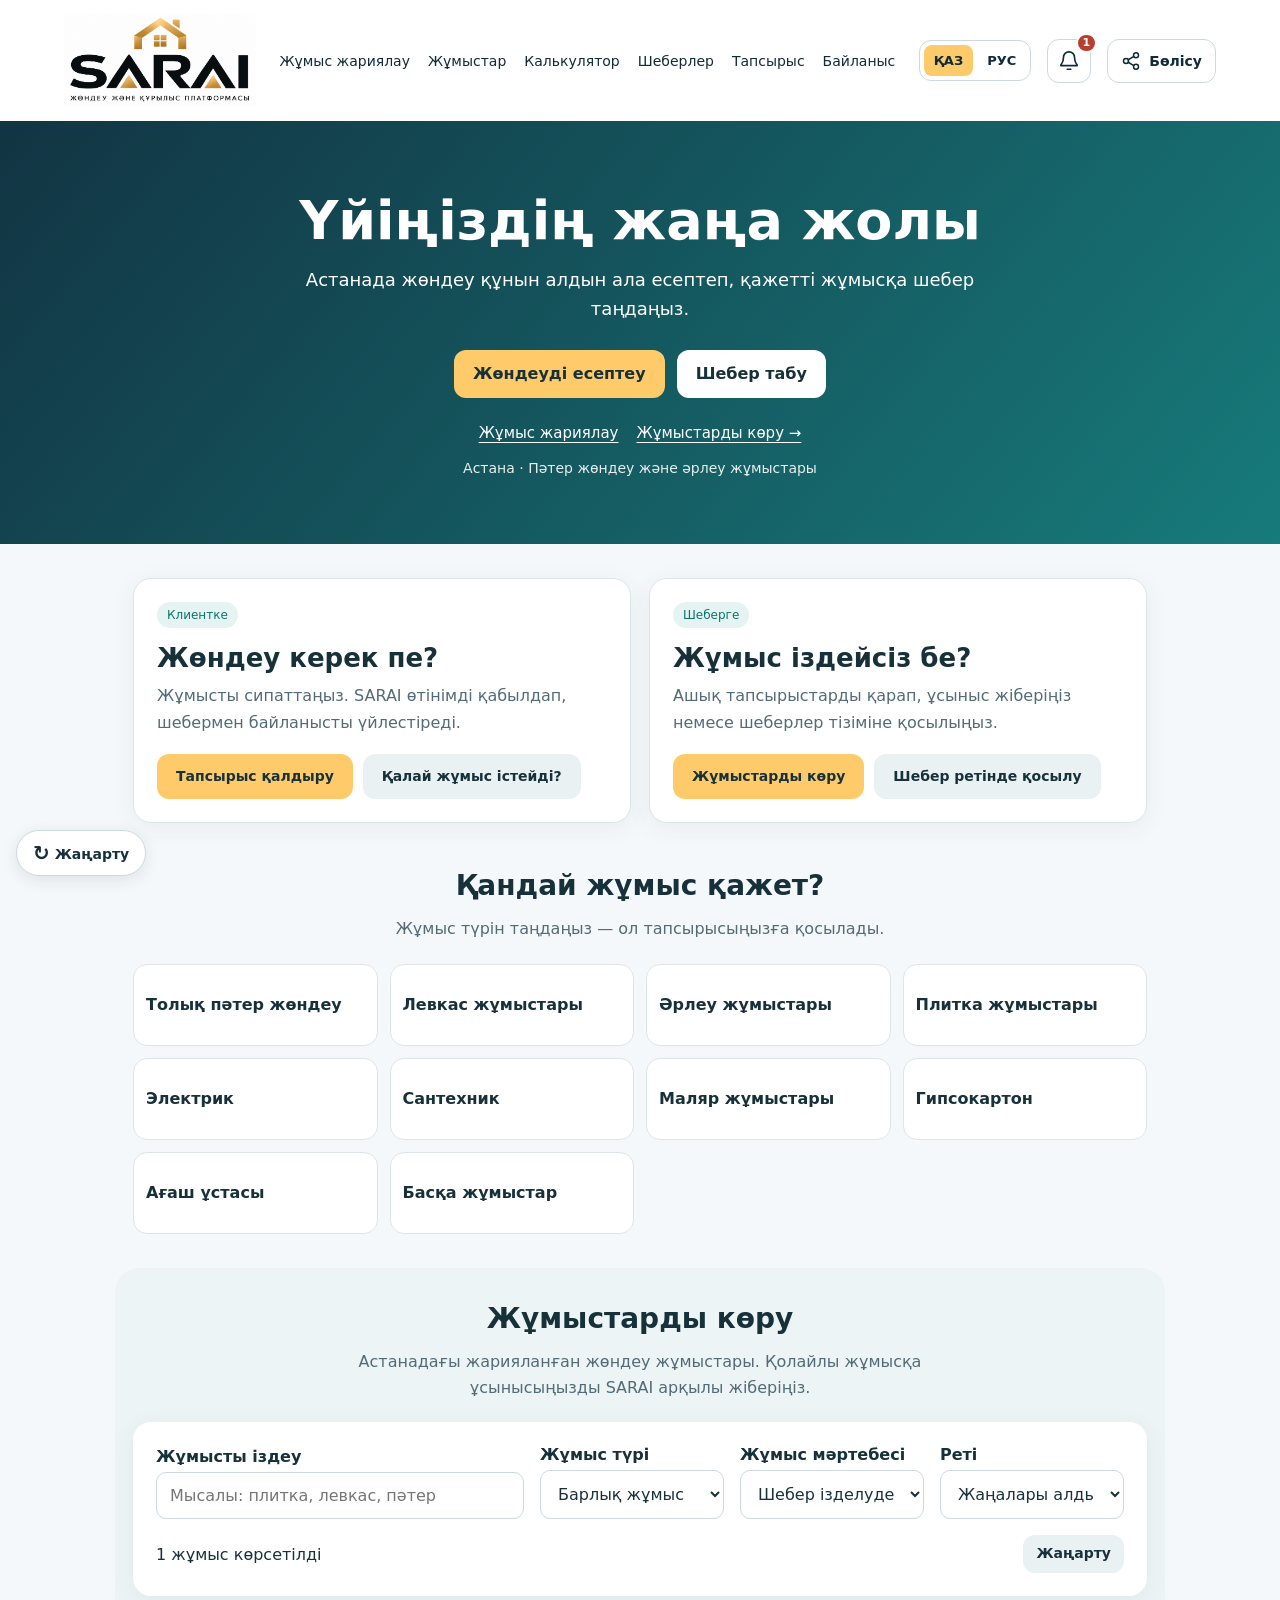
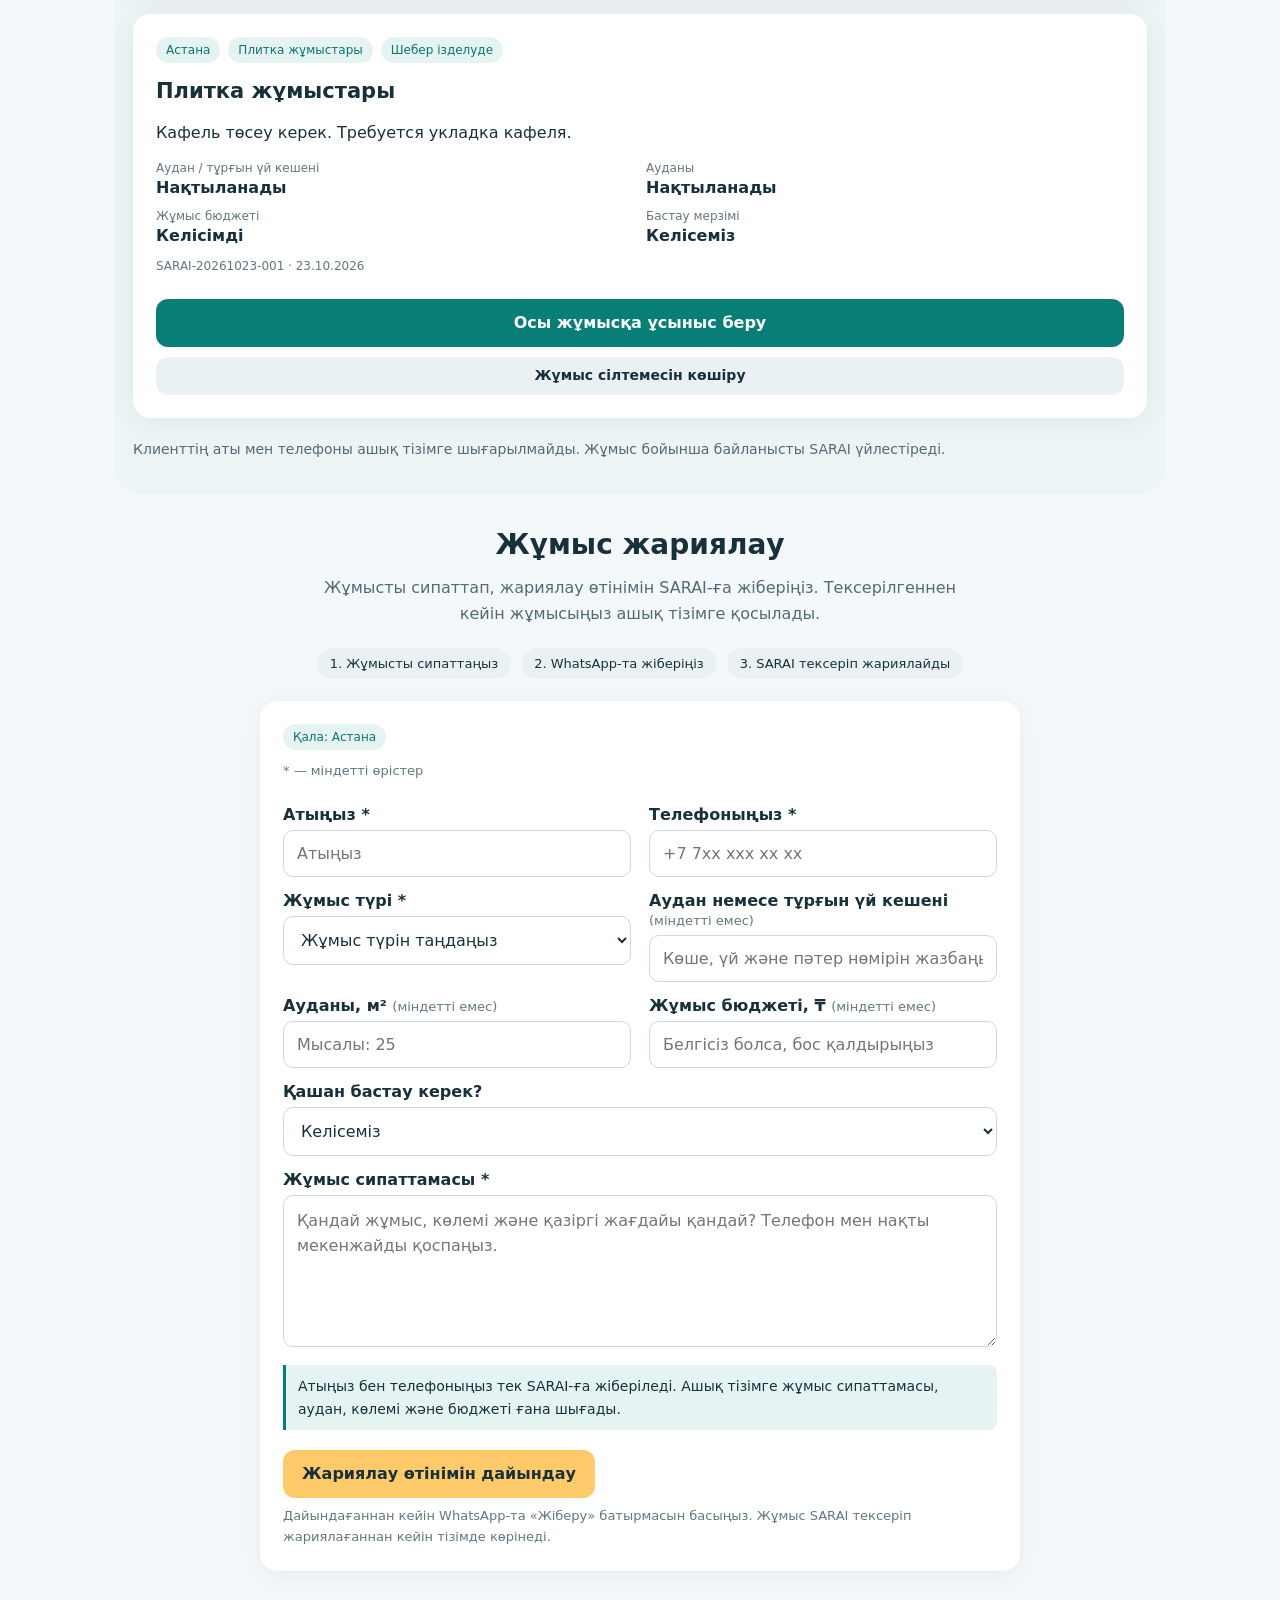
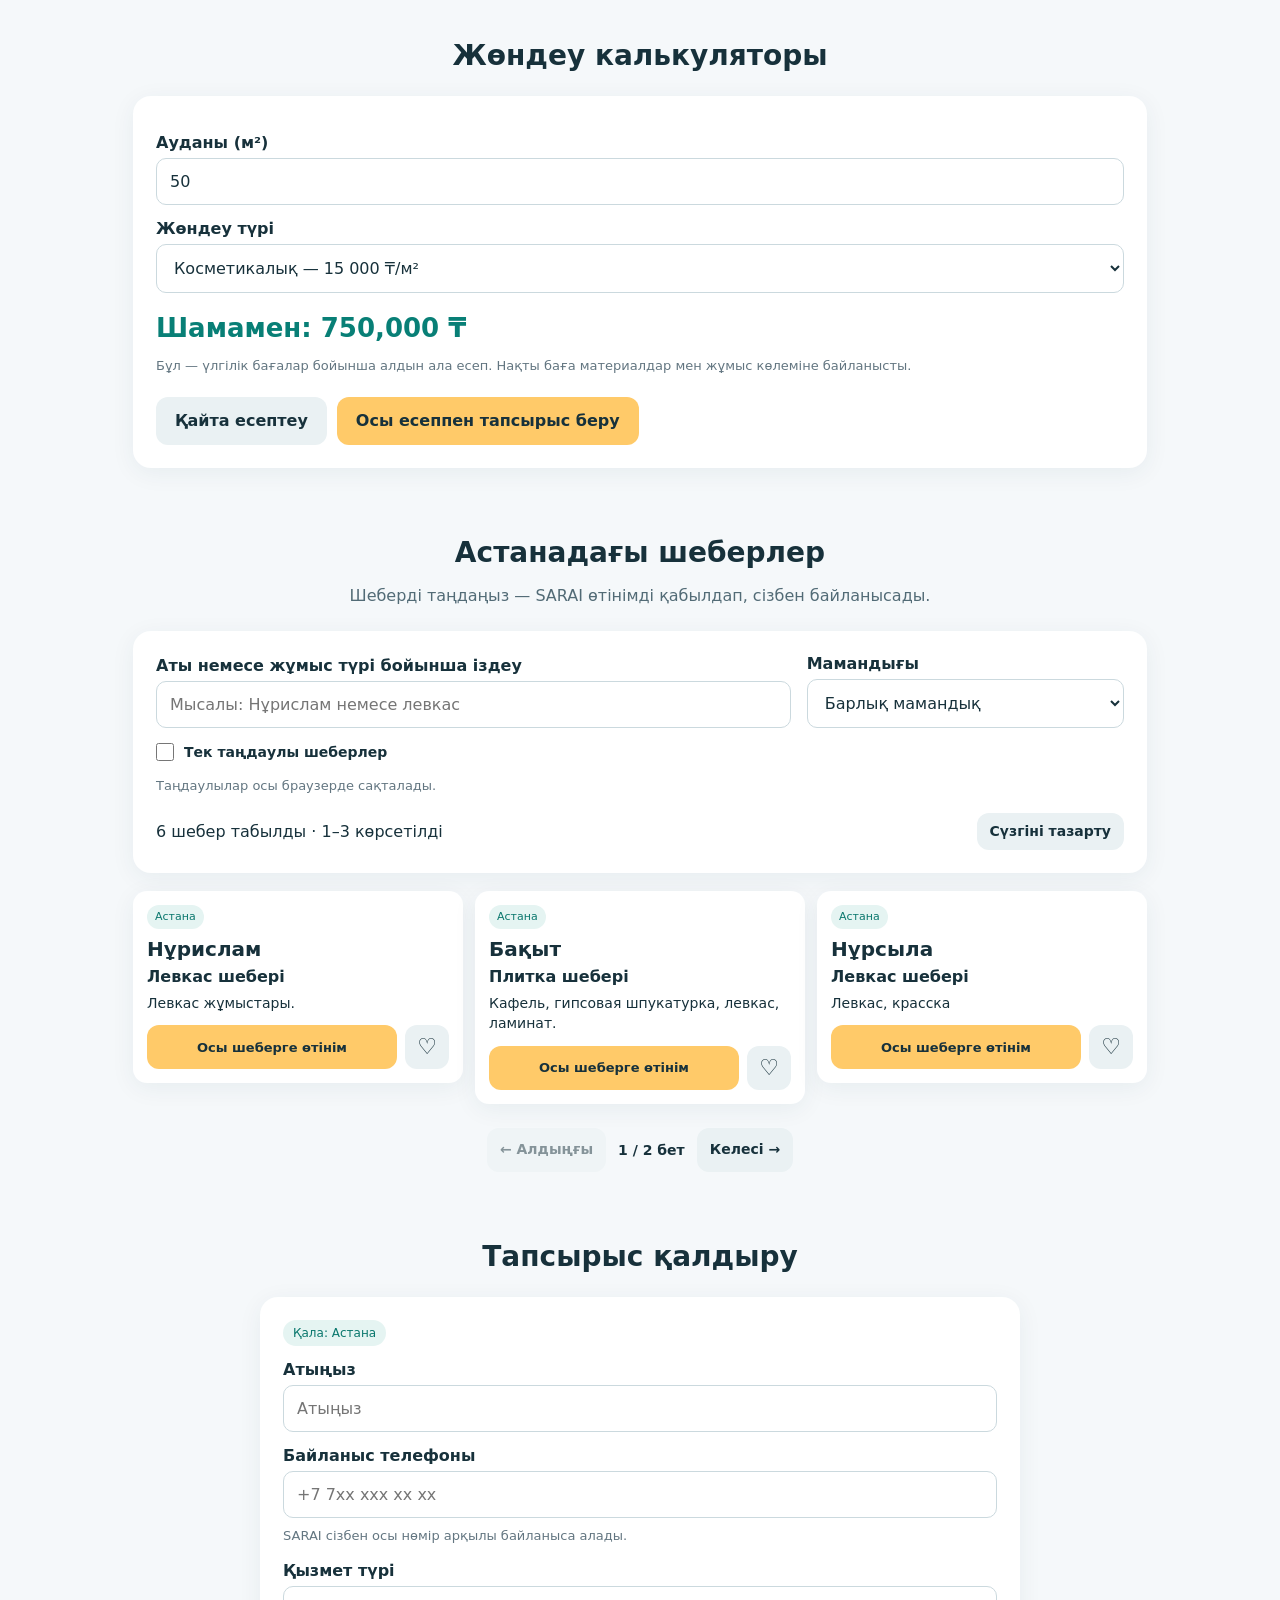
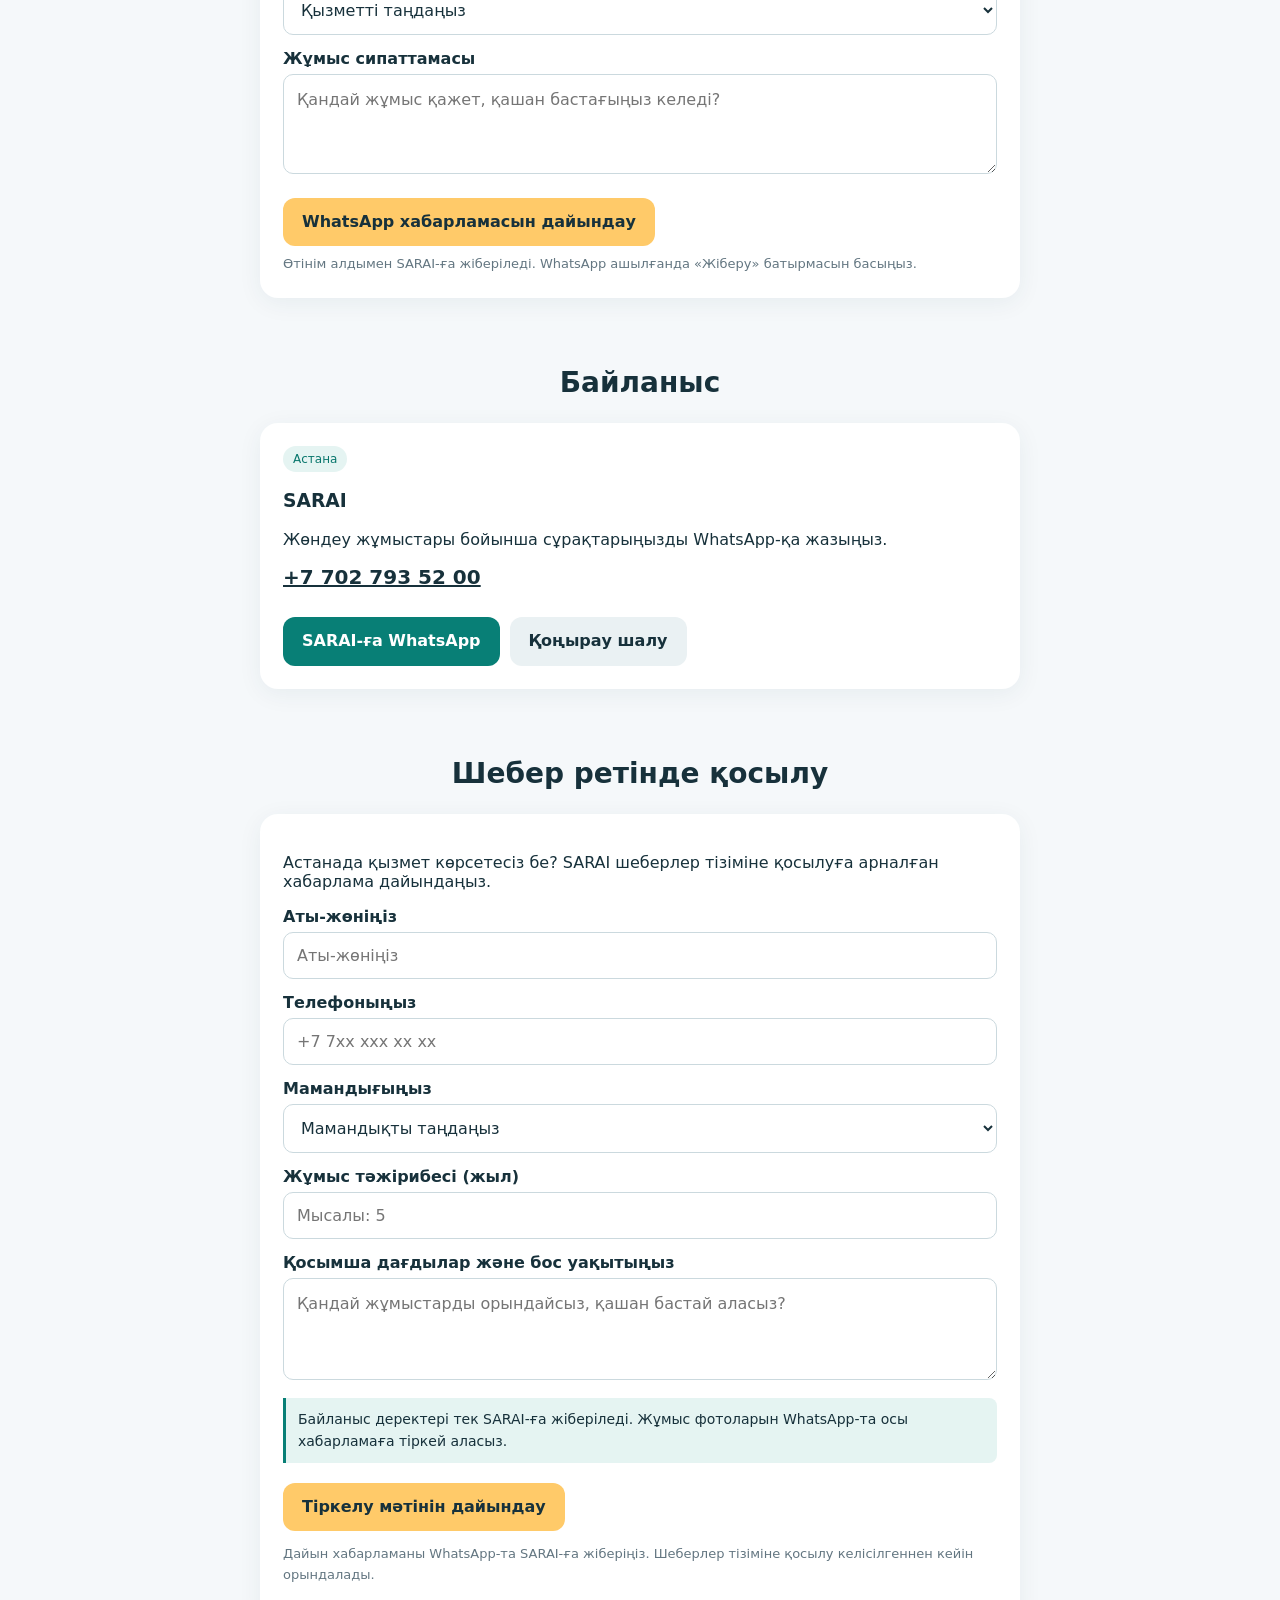
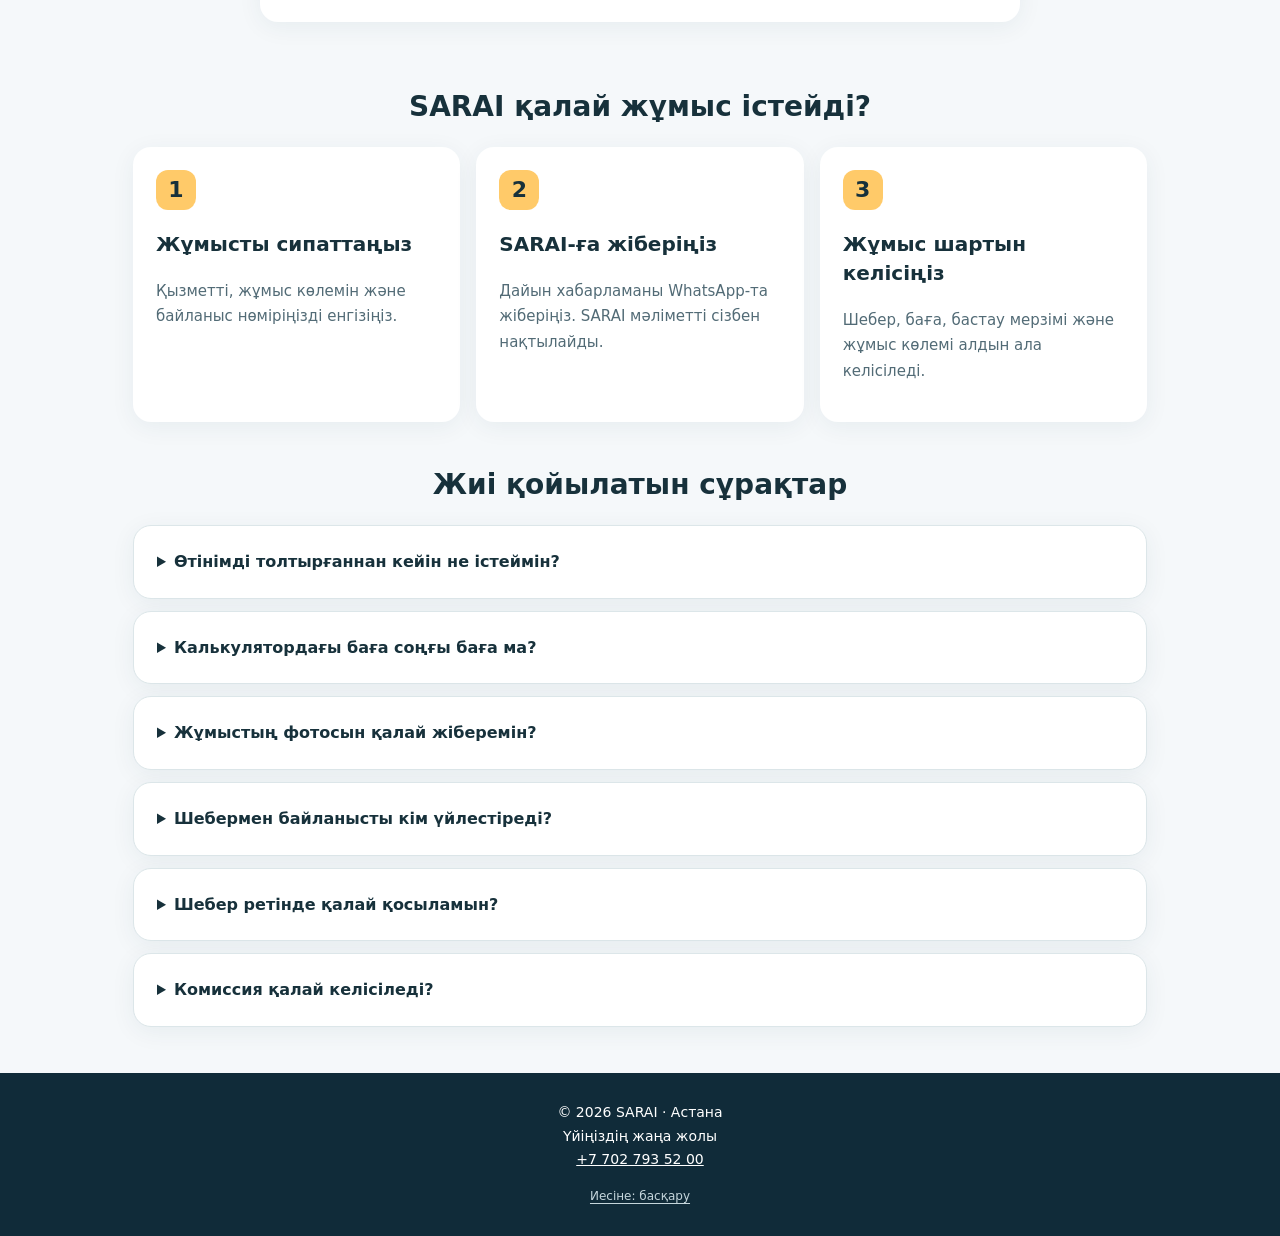
==== commit 80d50365: "Add SARAI update button and deployment checks Add Kazakh/Russian refresh controls, detect new versio" ====
--- a/index.html
+++ b/index.html
@@ -2,13 +2,14 @@
 <html lang="kk">
 <head>
 <meta charset="utf-8">
-<meta name="viewport" content="width=device-width,initial-scale=1">
+<meta name="viewport" content="width=794">
 <meta name="theme-color" content="#102b39">
+<meta name="sarai-version" content="development">
 <meta name="description" content="SARAI: Астанада жөндеу жұмысын жариялаңыз, ашық тапсырыстарды көріңіз, жөндеу құнын есептеп, шебер табыңыз.">
 <title>SARAI — Үйіңіздің жаңа жолы</title>
 <style>
 :root{font-family:system-ui,-apple-system,Arial,sans-serif;color:#17313b;background:#f5f8fa;--ink:#102b39;--teal:#087f76;--gold:#ffca69}
-*{box-sizing:border-box}html{scroll-behavior:smooth}body{margin:0}button,input,select,textarea{font:inherit}button,a{-webkit-tap-highlight-color:transparent}button{cursor:pointer}button:disabled{cursor:not-allowed;opacity:.5}a{color:inherit}:focus-visible{outline:3px solid #d58a12;outline-offset:4px}[hidden]{display:none!important}
+*{box-sizing:border-box}html{scroll-behavior:smooth;scrollbar-width:none}html::-webkit-scrollbar{display:none}body{margin:0}button,input,select,textarea{font:inherit}button,a{-webkit-tap-highlight-color:transparent}button{cursor:pointer}button:disabled{cursor:not-allowed;opacity:.5}a{color:inherit}:focus-visible{outline:3px solid #d58a12;outline-offset:4px}[hidden]{display:none!important}
 header{background:white;color:var(--ink);padding:14px 5%;display:flex;justify-content:space-between;align-items:center;gap:16px}.brand{display:block;width:192px;max-width:100%;text-decoration:none}.brand-logo{display:block;width:100%;height:auto;aspect-ratio:1340/650}nav{display:flex;gap:18px;flex-wrap:wrap}nav a{color:var(--ink);text-decoration:none;font-size:14px}
 .hero{background:linear-gradient(130deg,#123443,#177b7b);color:white;padding:68px 18px;text-align:center}.hero h1{font-size:clamp(30px,6vw,54px);margin:0 0 14px}.hero p{font-size:18px;line-height:1.6;max-width:720px;margin:0 auto 20px}.hero-note{display:block;margin-top:18px;font-size:14px;opacity:.9}
 .btn{display:inline-block;background:var(--gold);border:0;border-radius:12px;color:#17313b;padding:13px 19px;font-weight:700;text-decoration:none;text-align:center;line-height:1.4;cursor:pointer}.btn.alt{background:#eaf1f3}.hero .btn{margin:6px}.hero .btn.alt{background:white}.btn.whatsapp{background:var(--teal);color:white}.btn.small{padding:9px 13px;font-size:14px}
@@ -33,9 +34,9 @@
 @media(max-width:620px){header{grid-template-columns:minmax(0,1fr) auto auto;text-align:left;gap:8px;padding:12px}header nav{grid-column:1/-1;grid-row:3;margin-top:0}.language-switch{grid-column:2/4;grid-row:1;justify-self:end}.brand{grid-column:1;grid-row:1/3;justify-self:start;width:160px;min-width:0}.job-notifications{grid-column:2;grid-row:2;justify-self:end}.site-share{grid-column:3;grid-row:2;width:44px;height:44px;padding:10px}.site-share-label{display:none}.site-share-dialog{padding:20px}}
 .job-offer-dialog{width:min(600px,calc(100% - 24px));max-height:calc(100dvh - 24px)}.job-offer-dialog h2{overflow-wrap:anywhere}.job-offer-context{padding:12px 14px;background:#e5f4f2;border-radius:10px;overflow-wrap:anywhere}.job-offer-dialog .prepared textarea{min-height:260px}.job-offer-dialog .actions .btn{min-height:44px}.job-offer-dialog .job-form-grid{gap:0 14px}
 </style>
-<link rel="stylesheet" href="./site-tools.css?v=pdf-20261025">
+<link rel="stylesheet" href="./site-tools.css?v=pdf-original-20261027">
 </head>
-<body id="top" data-layout-version="pdf-20261025">
+<body id="top" data-layout-version="pdf-original-20261027">
 <header>
 <a class="brand" href="#top" aria-label="SARAI басты бет">
 <svg class="brand-logo" viewBox="150 160 1340 650" width="192" height="93" aria-hidden="true" focusable="false"><image href="sarai-logo.png" width="1635" height="962"/></svg></a>
@@ -934,10 +935,20 @@
 }());
 </script>
 <script src="./master-model.js?v=3"></script>
-<script src="./masters.js?v=6"></script>
+<script src="./masters.js?v=pdf-original-20261027"></script>
 <script src="./job-model.js?v=1"></script>
-<script src="./jobs.js?v=pdf-20261025"></script>
+<script src="./jobs.js?v=pdf-original-20261027"></script>
 <script src="./site-tools.js?v=1"></script>
+<div class="site-updater" id="siteUpdater" data-no-translate>
+<p class="site-update-message" id="siteUpdateMessage" role="status" aria-live="polite" hidden></p>
+<button class="site-refresh" id="refreshSite" type="button"><span aria-hidden="true">↻</span> <span id="siteRefreshLabel">Жаңарту</span></button>
+</div>
+<dialog class="site-share-dialog site-refresh-confirm" id="siteRefreshConfirm" aria-labelledby="siteRefreshTitle" data-no-translate>
+<h2 id="siteRefreshTitle">Сайтты жаңарту керек пе?</h2>
+<p id="siteRefreshWarning">Толтырылған форма жаңартқанда тазаланады. Алдымен өтінімді жіберіңіз немесе жаңартуды жалғастырыңыз.</p>
+<div class="actions"><button class="btn alt" id="cancelSiteRefresh" type="button">Формаға оралу</button><button class="btn" id="confirmSiteRefresh" type="button">Жаңарту</button></div>
+</dialog>
+<script src="./site-update.js?v=1"></script>
 </body>
 </html>
 
--- a/site-tools.css
+++ b/site-tools.css
@@ -1,27 +1,8 @@
 .role-choices{display:grid;grid-template-columns:1fr 1fr;gap:18px;padding-bottom:12px}.role-choices .card{border:1px solid #dce6e9}.role-choices h2{text-align:left;margin:15px 0 10px;font-size:26px}.role-choices p{line-height:1.65;color:#526b76;margin:0}.role-choices .actions{margin-top:18px}.role-choices .btn{font-size:14px}
+.site-updater{position:fixed;left:16px;bottom:24px;z-index:19;max-width:min(360px,calc(100vw - 32px));display:flex;flex-direction:column;align-items:flex-start;gap:8px}.site-refresh{min-height:44px;padding:10px 16px;border:1px solid #cbd9de;border-radius:24px;background:white;color:#17313b;box-shadow:0 4px 16px #102b391a;font-size:14px;font-weight:650;cursor:pointer}.site-refresh span[aria-hidden]{font-size:20px;vertical-align:-1px}.site-updater[data-available] .site-refresh{background:#ffca69;border-color:#ffca69}.site-update-message{margin:0;padding:12px 16px;border:1px solid #cbd9de;border-radius:14px;background:white;color:#17313b;box-shadow:0 4px 16px #102b391a;font-size:14px;line-height:1.55}.site-refresh-confirm h2{text-align:left;font-size:22px;margin:0 0 16px}.site-refresh-confirm p{line-height:1.65}.site-refresh-confirm .actions{justify-content:flex-end}@media(max-width:620px){.site-updater{bottom:calc(90px + env(safe-area-inset-bottom,0px))}}
 .favorites-filter{display:flex;align-items:center;gap:10px;font-size:14px;font-weight:600;line-height:1.5}.favorites-filter input{width:18px;height:18px;margin:0;accent-color:#087f76}.favorite-button[aria-pressed="true"]{background:#e5f4f2;color:#08766c}.favorite-button{min-height:44px}
 .job-status-in_progress{background:#fff0d5;color:#875000}.job-status-closed{background:#edf0f2;color:#526b76}.job-list-controls{grid-template-columns:2fr 1fr 1fr 1fr}.job-card .copy-status:empty{display:none}.job-card .copy-status{margin:0}.job-card .actions{padding-top:12px}
 .process-grid{display:grid;grid-template-columns:repeat(3,minmax(0,1fr));gap:16px}.process-grid h3{font-size:20px;line-height:1.45}.process-grid p{font-size:15px;line-height:1.7;color:#526b76}.step-number{display:grid;place-items:center;border-radius:12px;background:#ffca69;color:#17313b;width:40px;height:40px;font-size:22px;font-weight:800}.faq-section{padding-top:12px}.faq-section details{margin-bottom:12px;border:1px solid #dce6e9}.faq-section summary{cursor:pointer;font-weight:650;line-height:1.6}.faq-section details p{line-height:1.7;color:#526b76;margin-bottom:0}.back-to-top{position:fixed;right:16px;bottom:24px;padding:10px 14px;background:white;border:1px solid #cbd9de;border-radius:24px;box-shadow:0 4px 16px #102b391a;font-size:13px;text-decoration:none;z-index:19}.connection-note{padding:14px 20px;background:#fff0d5;color:#754600;text-align:center;line-height:1.6}
 @media(max-width:900px){.job-list-controls{grid-template-columns:1fr 1fr}.job-list-controls>div:first-child{grid-column:1/-1}}
 @media(max-width:620px){.role-choices,.process-grid,.job-list-controls{grid-template-columns:1fr}.role-choices h2{font-size:23px}.role-choices{gap:12px}.role-choices .actions .btn{min-width:0}.job-list-controls>div:first-child{grid-column:auto}.back-to-top{bottom:calc(90px + env(safe-area-inset-bottom,0px))}.faq-section details{padding:18px}.process-grid .card{padding:20px}}
 
-/* Keep the PDF layout side by side on small screens. */
-@media(max-width:620px){
-.role-choices{grid-template-columns:repeat(2,minmax(0,1fr));gap:12px}
-.role-choices .card{display:flex;flex-direction:column;min-width:0;padding:14px 12px}
-.role-choices .pill{align-self:flex-start;font-size:11px;padding:5px 8px}
-.role-choices h2{font-size:clamp(17px,4.6vw,20px);line-height:1.3;margin:12px 0 8px;overflow-wrap:anywhere}
-.role-choices p{flex:1;font-size:13px;line-height:1.55;overflow-wrap:anywhere}
-.role-choices .actions{display:grid;gap:8px;margin-top:14px}
-.role-choices .actions .btn{display:grid;align-items:center;min-width:0;min-height:44px;padding:9px 6px;font-size:12px;line-height:1.4}
-#masterResults{grid-template-columns:none;grid-auto-flow:column;grid-auto-columns:calc((100% - 12px)/2);align-items:stretch;overflow-x:auto;overscroll-behavior-x:contain;scroll-snap-type:x proximity;padding:4px 0 12px}
-#masterResults .master-card{display:flex;flex-direction:column;position:relative;padding:12px;scroll-snap-align:start}
-#masterResults .pill{align-self:flex-start;margin-right:40px;margin-bottom:14px}
-#masterResults h3{font-size:18px}
-#masterResults .master-trade{font-size:14px}
-#masterResults .master-description{font-size:13px}
-#masterResults .master-actions{display:block;margin-top:auto;padding-top:12px}
-#masterResults .order-link{width:100%;font-size:12px}
-#masterResults .favorite-button{position:absolute;top:8px;right:8px}
-}
-
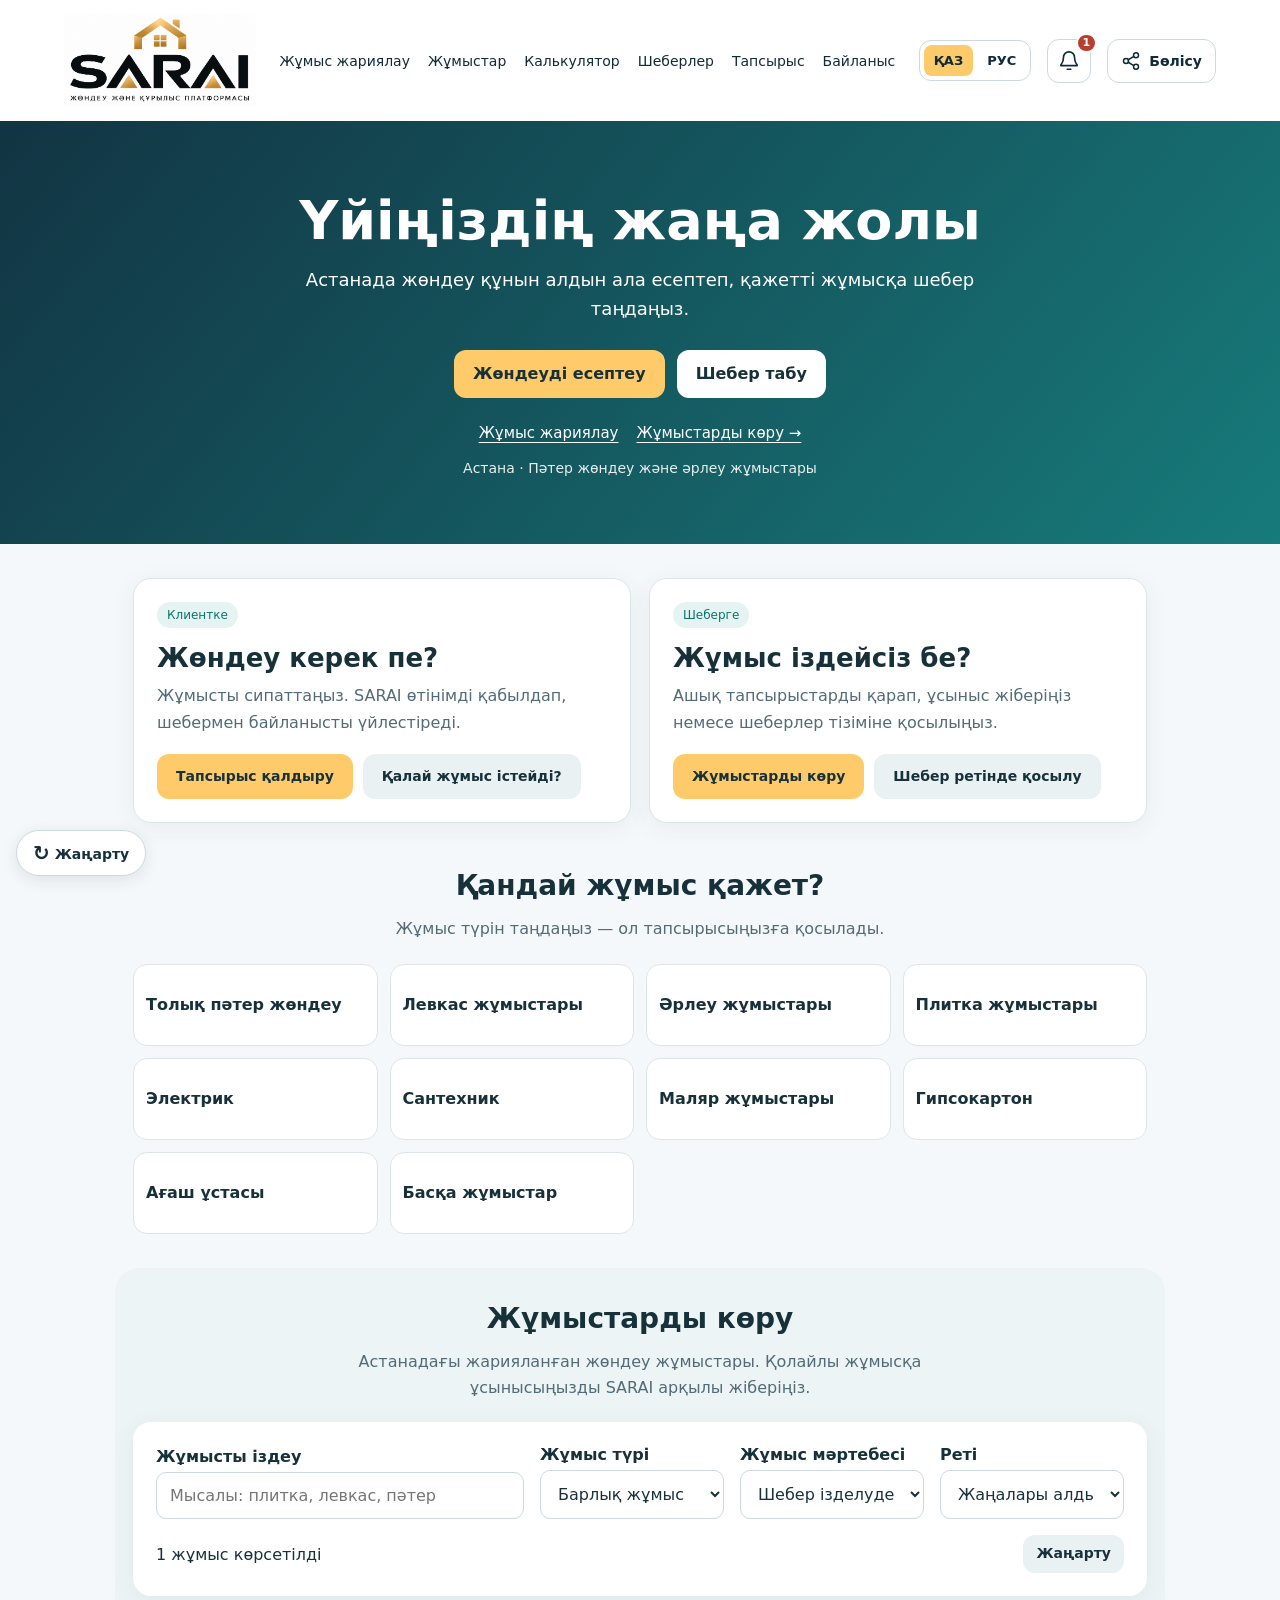
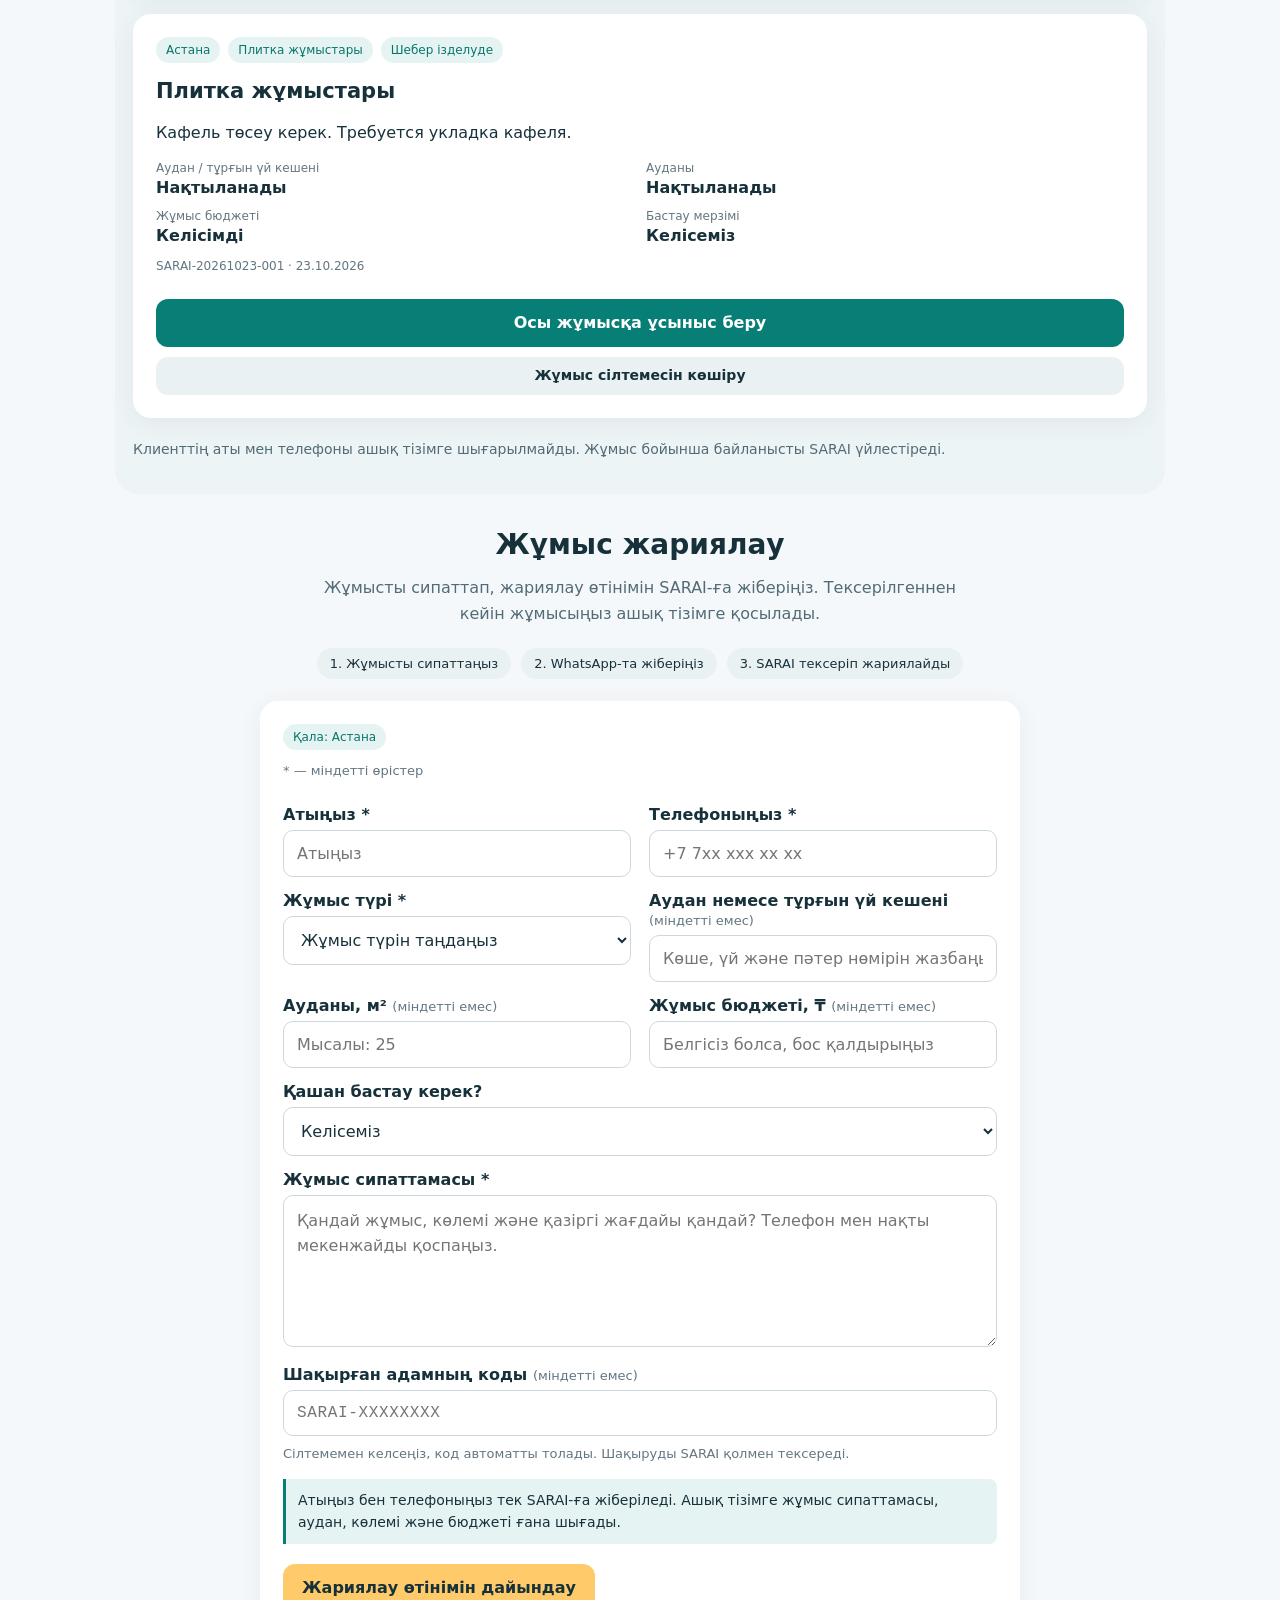
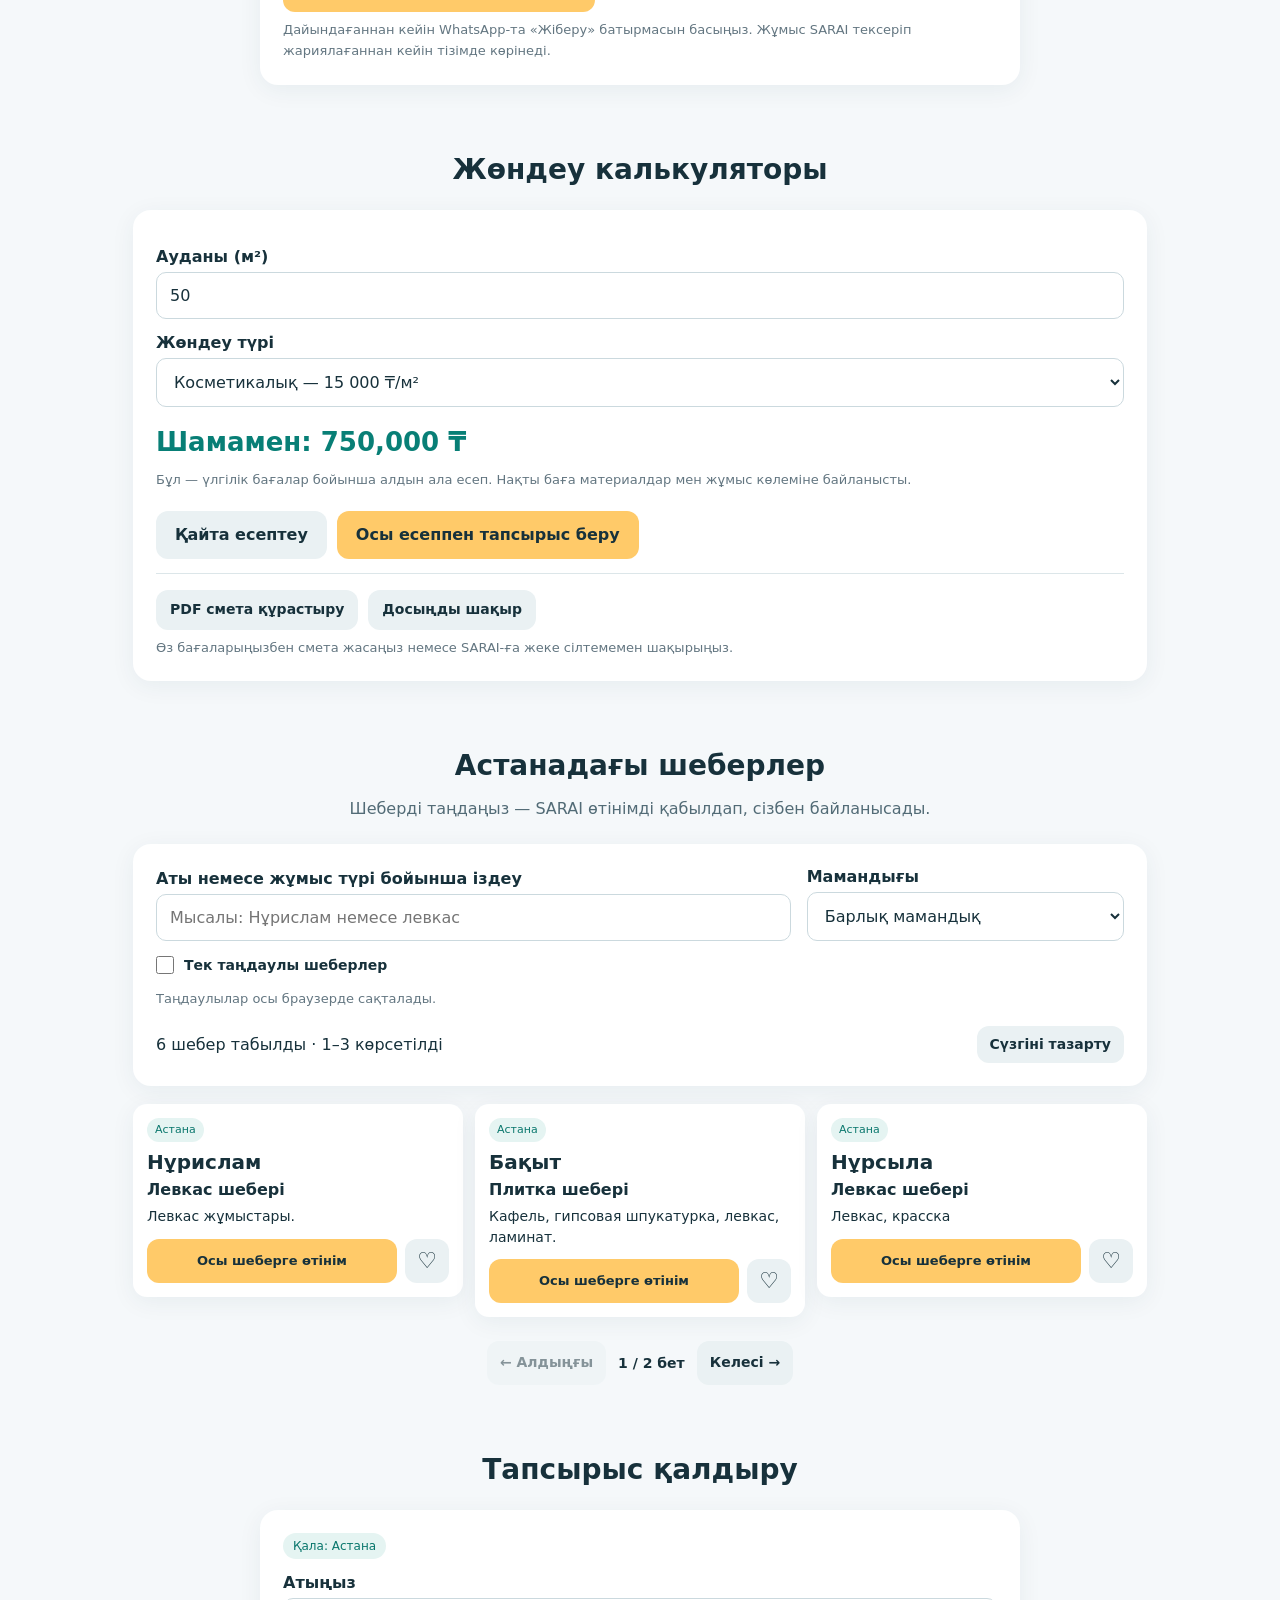
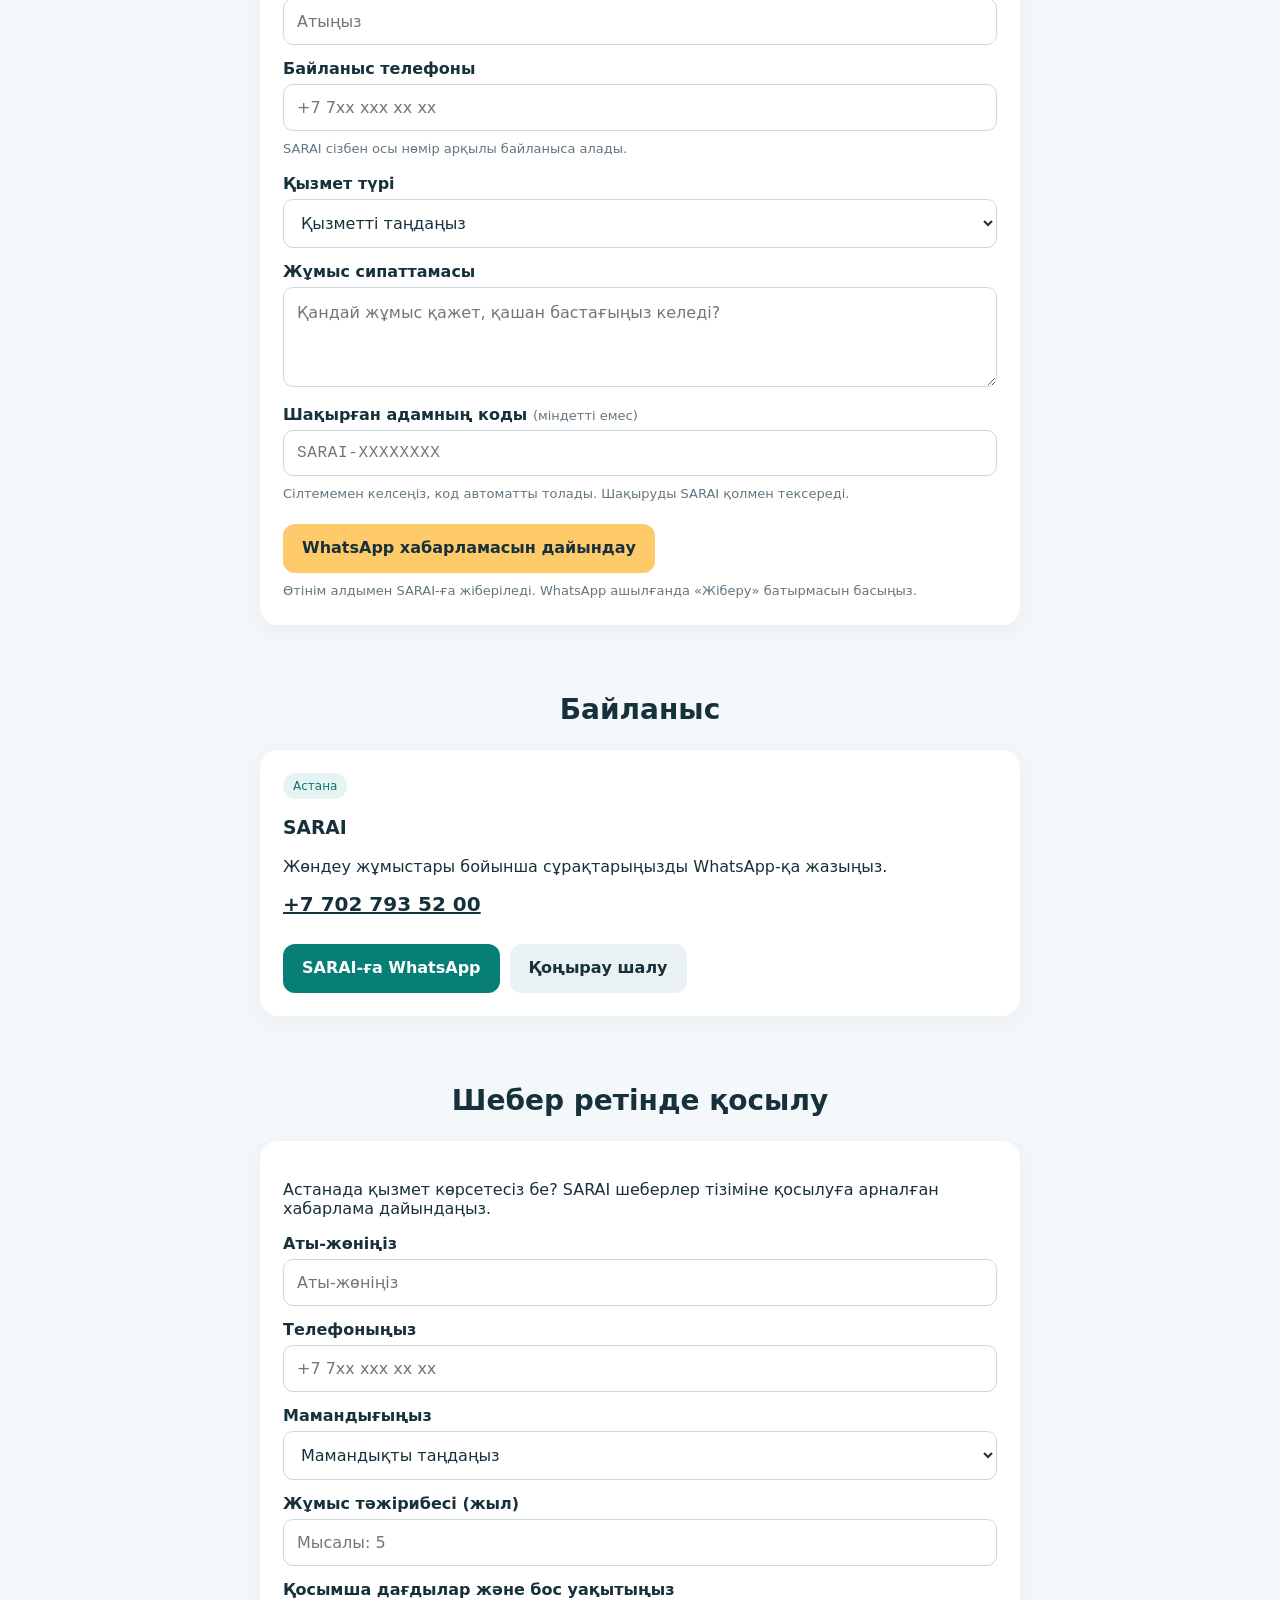
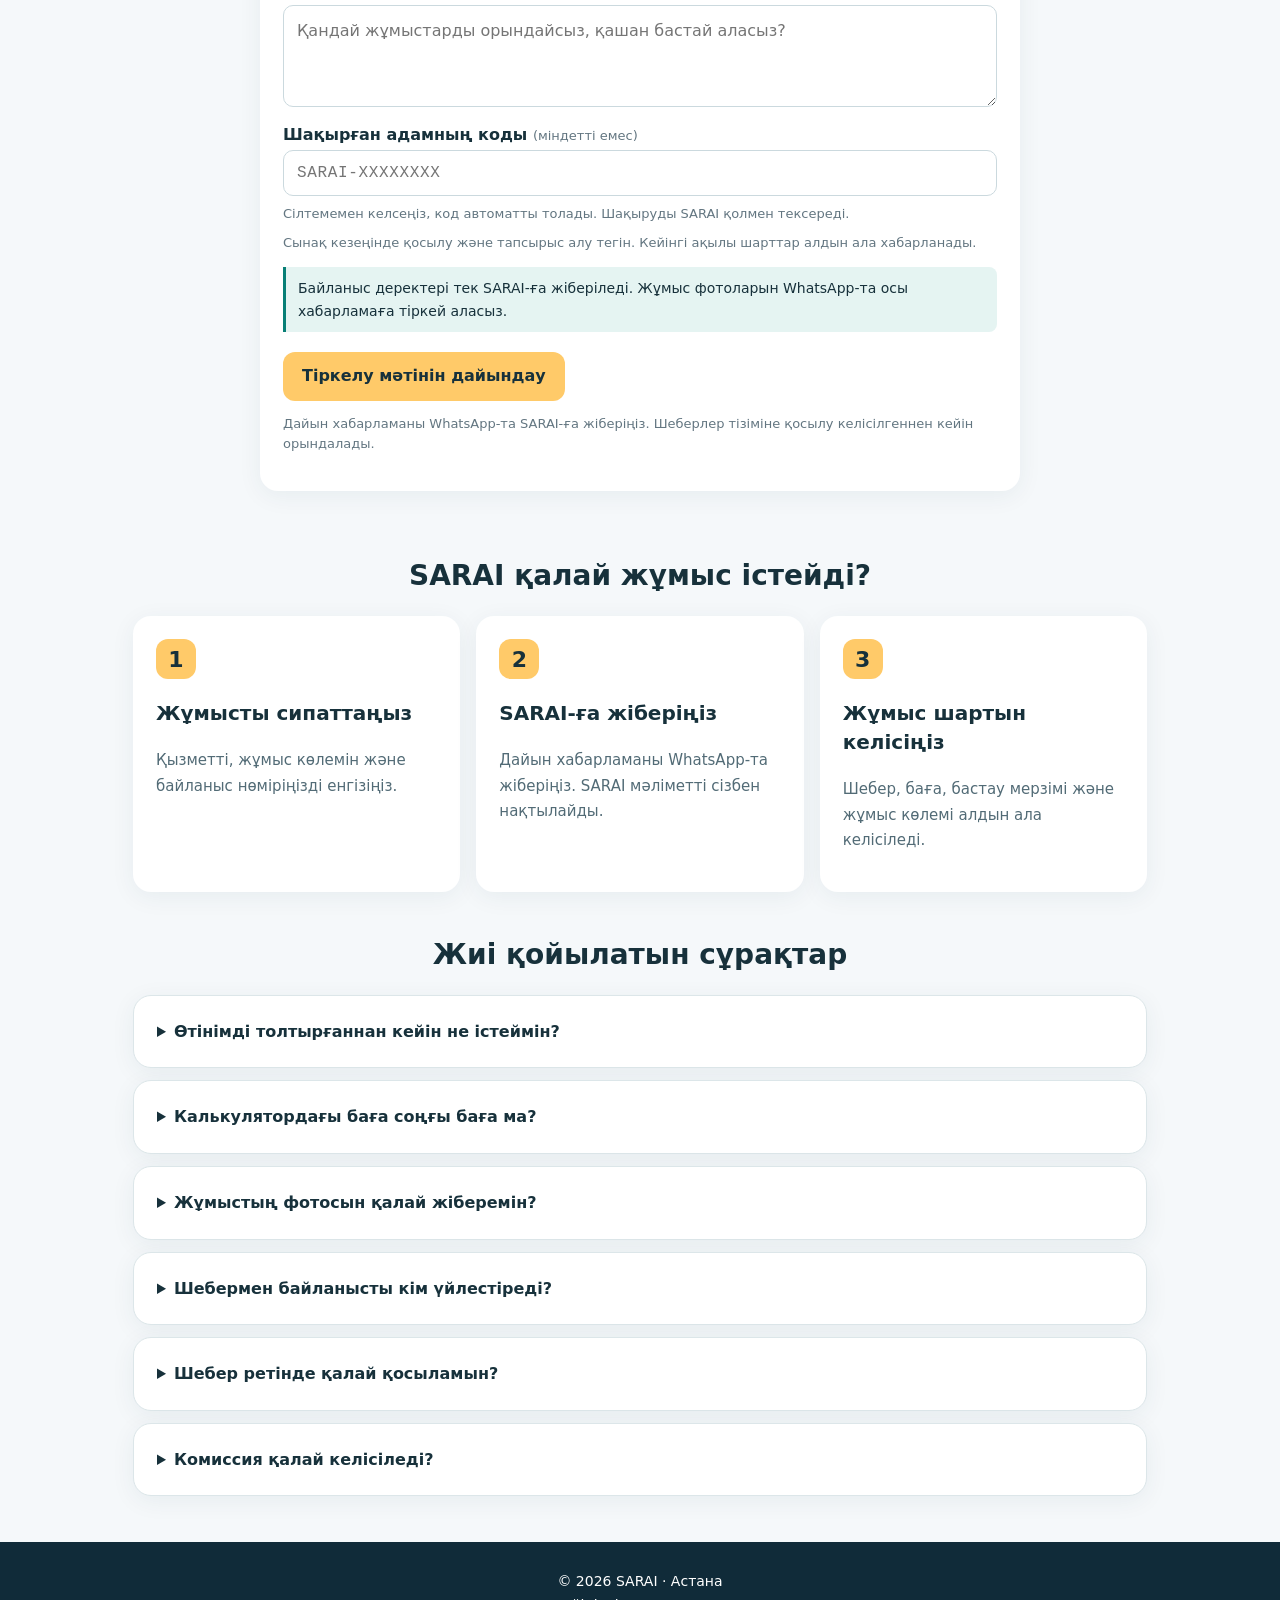
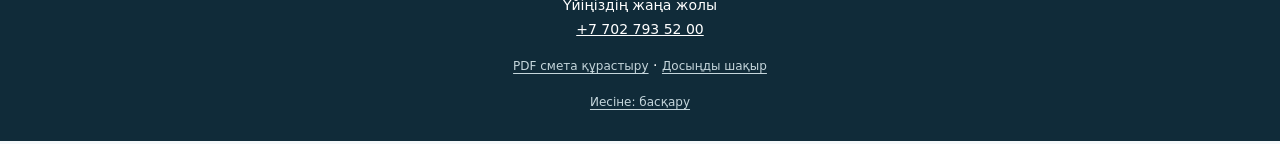
==== commit 5756622e: "Add manual referral codes and bilingual PDF estimates Add optional invitation codes to private SARAI" ====
--- a/index.html
+++ b/index.html
@@ -2,7 +2,22 @@
 <html lang="kk">
 <head>
 <meta charset="utf-8">
-<meta name="viewport" content="width=794">
+<meta name="viewport" content="width=device-width, initial-scale=1">
+<script>
+(function () {
+  'use strict';
+  // Fit the approved 794px layout even when a mobile browser reflows the viewport.
+  // Scaling the body preserves layout and scroll height; browser pinch zoom stays available.
+  const root = document.documentElement;
+  function fitLayout() {
+    const width = root.clientWidth || window.innerWidth;
+    if (width > 0) root.style.setProperty('--sarai-page-scale', String(Math.min(1, width / 794)));
+  }
+  fitLayout();
+  window.addEventListener('resize', fitLayout);
+  window.addEventListener('pageshow', fitLayout);
+}());
+</script>
 <meta name="theme-color" content="#102b39">
 <meta name="sarai-version" content="development">
 <meta name="description" content="SARAI: Астанада жөндеу жұмысын жариялаңыз, ашық тапсырыстарды көріңіз, жөндеу құнын есептеп, шебер табыңыз.">
@@ -17,12 +32,9 @@
 label{display:block;font-weight:600;margin:14px 0 6px}input,select,textarea{width:100%;max-width:100%;padding:13px;border:1px solid #cbd9de;border-radius:10px;background:white;color:#17313b}textarea{min-height:100px;line-height:1.55;resize:vertical}input[type="checkbox"]{width:auto}.form-note,.muted{color:#637681;font-size:13px;line-height:1.6}.form-note{margin:8px 0 0}.result{font-size:26px;font-weight:800;color:var(--teal);margin-top:20px}.calculator-actions,.actions{display:flex;flex-wrap:wrap;gap:10px;margin-top:20px}.pill{display:inline-block;background:#e5f4f2;color:#08766c;border-radius:30px;padding:6px 10px;font-size:12px}.search-panel{margin-bottom:18px}.search-controls{display:grid;grid-template-columns:2fr 1fr;gap:16px;align-items:end}.search-controls label{margin-top:0}.search-summary{display:flex;align-items:center;justify-content:space-between;gap:10px;flex-wrap:wrap;margin-top:16px}.search-summary p{margin:0}.master-card h3{margin:14px 0 6px;font-size:25px}.master-trade{font-size:19px;font-weight:700;margin:6px 0 12px}.master-phone{display:inline-block;margin-bottom:8px;font-size:20px;font-weight:700;font-variant-numeric:tabular-nums}.empty-results{text-align:center;padding:28px;line-height:1.6}
 .order-card{max-width:760px;margin:auto}.selection-panel{padding:16px;background:#e5f4f2;border:1px solid #cae8e1;border-radius:12px;margin-bottom:16px;line-height:1.6}.selection-panel p{margin:0 0 8px}.selection-panel .actions{margin-top:12px}.estimate-title{font-weight:750}.estimate-details{color:#36555e;font-size:14px}.estimate-total{display:block;color:var(--teal);font-size:22px;font-weight:800;margin:5px 0}.prepared{margin-top:24px;padding-top:18px;border-top:1px solid #dce6e9}.prepared h3{margin:0 0 6px}.prepared textarea{min-height:220px}.copy-status{display:block;min-height:22px;margin-top:10px;font-size:14px;color:var(--teal)}.order-context{display:flex;gap:8px;flex-wrap:wrap;margin-bottom:12px}
 footer{text-align:center;padding:28px 18px;background:var(--ink);color:white;font-size:14px;line-height:1.7}section{scroll-margin-top:24px}.mobile-bar{display:none}
-@media(max-width:740px){.services{grid-template-columns:repeat(2,minmax(0,1fr))}nav{gap:12px}nav a{font-size:13px}}
-@media(max-width:620px){body{padding-bottom:calc(78px + env(safe-area-inset-bottom,0px))}header{display:block;text-align:center;padding:16px}nav{justify-content:center;margin-top:14px;gap:14px}.hero{padding:44px 16px}.hero p{font-size:16px}.hero .btn{padding:13px 15px}.wrap{padding:28px 16px}h2{font-size:25px}.card{padding:19px}.search-controls{grid-template-columns:1fr}.actions .btn,.calculator-actions .btn{flex:1;min-width:140px}.master-actions .order-link{flex-basis:100%}.mobile-bar{position:fixed;z-index:20;bottom:0;left:0;right:0;display:grid;grid-template-columns:1fr 1fr;gap:10px;padding:10px 16px calc(10px + env(safe-area-inset-bottom,0px));background:#fffffff5;border-top:1px solid #dce6e9;box-shadow:0 -5px 20px #153b4912}.mobile-bar .btn{padding:12px 8px;font-size:14px}.service-option{font-size:14px;padding:14px 12px}.result{font-size:24px}}
 @media(prefers-reduced-motion:reduce){html{scroll-behavior:auto}}
 .job-shortcuts{display:flex;justify-content:center;flex-wrap:wrap;gap:18px;margin-top:20px;font-size:15px}.job-shortcuts a{color:white;text-underline-offset:4px}.job-form-grid{display:grid;grid-template-columns:1fr 1fr;gap:0 18px}.job-form-grid .wide{grid-column:1/-1}.field-optional{font-weight:400;color:#637681;font-size:13px}.job-steps{display:flex;justify-content:center;gap:10px;flex-wrap:wrap;margin:0 0 22px}.job-steps span{background:#eaf1f3;border-radius:30px;padding:8px 13px;font-size:13px}.job-list-controls{grid-template-columns:2fr 1fr 1fr}.job-card{display:flex;flex-direction:column;gap:14px;min-width:0}.job-card h3{font-size:21px;line-height:1.4;margin:0;overflow-wrap:anywhere}.job-meta{display:flex;flex-wrap:wrap;gap:8px}.job-description{margin:0;line-height:1.65;white-space:pre-wrap;overflow-wrap:anywhere}.job-facts{display:grid;grid-template-columns:1fr 1fr;gap:12px;margin:0}.job-facts div{min-width:0}.job-facts dt{font-size:12px;color:#637681}.job-facts dd{margin:3px 0 0;font-weight:650;overflow-wrap:anywhere}.job-card .actions{margin-top:auto;padding-top:6px}.job-card .actions .btn{width:100%}.job-date{font-size:12px;color:#637681;margin:0}.job-preview{padding:18px;background:#f5f8fa;border:1px solid #dce6e9;border-radius:12px;margin:16px 0}.job-preview h4{margin:0 0 12px}.job-preview p{margin:6px 0;line-height:1.6;white-space:pre-wrap;overflow-wrap:anywhere}.privacy-note{border-left:3px solid var(--teal);padding:10px 12px;background:#e5f4f2;border-radius:0 8px 8px 0;font-size:14px;line-height:1.6}.job-feedback{padding:24px;text-align:center;line-height:1.65}.job-feedback h3{margin-top:0}.job-feedback p{margin:8px 0 18px}.jobs-section{background:#edf4f5;border-radius:24px}.job-required-note{font-size:13px;color:#637681}.job-public-note{font-size:14px;line-height:1.6;margin:20px 0 0;color:#526b76}
 @media(max-width:800px){.job-list-controls{grid-template-columns:1fr 1fr}.job-list-controls>div:first-child{grid-column:1/-1}}
-@media(max-width:620px){.job-form-grid,.job-list-controls{grid-template-columns:1fr}.job-form-grid .wide,.job-list-controls>div:first-child{grid-column:auto}.jobs-section{border-radius:0}.job-facts{gap:14px}.job-steps{gap:6px}.job-steps span{padding:7px 9px;font-size:12px}}
 #masterResults{gap:12px;align-items:start}.master-card{min-width:0;padding:14px;border-radius:14px}.master-card h3,.master-description{overflow-wrap:anywhere}.master-card .pill{font-size:11px;line-height:1.4;padding:4px 8px}.master-card h3{font-size:20px;line-height:1.25;margin:8px 0 4px}.master-card .master-trade{font-size:16px;line-height:1.35;margin:0 0 6px}.master-card .master-description{font-size:14px;line-height:1.45;margin:6px 0 0;white-space:pre-wrap}.master-card .master-actions{display:grid;grid-template-columns:minmax(0,1fr) auto;gap:8px;margin-top:12px}.master-card .master-actions .btn{min-width:0;min-height:44px;padding:9px 10px;font-size:13px;line-height:1.35}.owner-link{display:inline-block;margin-top:14px;font-size:12px;text-underline-offset:3px;color:#c5d6dc}
 .master-card .master-actions .favorite-button{width:44px;padding:9px 0;font-size:0}.master-card .favorite-button::before{content:'♡';font-size:22px;line-height:1}.master-card .favorite-button[aria-pressed="true"]::before{content:'♥';color:var(--teal)}
 .master-pagination{display:flex;align-items:center;justify-content:center;flex-wrap:wrap;gap:12px;margin-top:24px}.master-pagination .btn{min-height:44px}.master-page-status{font-size:14px;font-weight:650;white-space:nowrap}
@@ -31,12 +43,15 @@
 .language-switch{display:flex;gap:4px;align-items:center;padding:4px;border:1px solid #cbd9de;border-radius:12px;white-space:nowrap}.language-switch a{padding:8px 10px;border-radius:8px;color:var(--ink);text-decoration:none;font-size:13px;font-weight:750;line-height:1.2}.language-switch a[aria-current]{background:var(--gold);color:var(--ink)}
 .site-share{display:inline-flex;align-items:center;justify-content:center;gap:8px;min-height:44px;padding:10px 13px;border:1px solid #cbd9de;border-radius:12px;background:transparent;color:var(--ink);font-weight:650;font-size:14px;white-space:nowrap}.site-share:hover{background:#eaf1f3}.site-share svg{width:20px;height:20px;flex:none}.site-share-dialog{width:min(420px,calc(100% - 32px));max-height:calc(100% - 32px);overflow:auto;border:0;border-radius:18px;padding:24px;color:var(--ink);background:white;box-shadow:0 16px 64px #102b3940}.site-share-dialog::backdrop{background:#102b3980}.share-heading{display:flex;align-items:center;justify-content:space-between;gap:12px}.share-heading h2{font-size:22px;text-align:left;margin:0}.share-close{display:flex;align-items:center;justify-content:center;width:44px;height:44px;flex:none;border:0;border-radius:10px;background:#eaf1f3;color:var(--ink);font-size:26px}.site-share-dialog p{line-height:1.6}.site-share-dialog input{font-size:14px}.share-actions{display:grid;gap:10px;margin-top:18px}.share-actions .btn{width:100%}.site-share-dialog .copy-status{margin-bottom:0}
 .job-notifications{position:relative;display:flex;align-items:center;justify-content:center;width:44px;height:44px;flex:none;border:1px solid #cbd9de;border-radius:12px;background:white;color:var(--ink)}.job-notifications:hover{background:#eaf1f3}.job-notifications svg{width:22px;height:22px}.notification-badge{position:absolute;top:-7px;right:-7px;min-width:20px;height:20px;padding:0 5px;border:2px solid white;border-radius:12px;background:#b63f31;color:white;font-size:11px;font-weight:800;line-height:16px}.visually-hidden{position:absolute;width:1px;height:1px;padding:0;margin:-1px;overflow:hidden;clip-path:inset(50%);white-space:nowrap;border:0}.job-notifications-dialog{width:min(520px,calc(100% - 32px))}.notifications-note{font-size:14px;color:#526b76}.notifications-toolbar{display:flex;gap:10px;flex-wrap:wrap;align-items:center;justify-content:space-between;margin:18px 0 12px}.notification-feedback{padding:12px 14px;background:#eaf1f3;border-radius:10px;font-size:14px;line-height:1.5}.notification-list{list-style:none;padding:0;margin:16px 0;display:grid;gap:10px}.notification-job{display:block;padding:15px;border:1px solid #dce6e9;border-radius:12px;text-decoration:none;color:var(--ink);overflow-wrap:anywhere}.notification-job:hover{border-color:var(--teal)}.notification-job[data-unread="true"]{border-color:#86bdb6;background:#e5f4f2}.notification-job-title{display:flex;align-items:flex-start;justify-content:space-between;gap:10px;font-size:16px;line-height:1.45}.notification-new{flex:none;border-radius:20px;padding:3px 8px;background:var(--teal);color:white;font-size:11px;font-weight:700}.notification-meta,.notification-date{display:block;margin-top:8px;font-size:13px;line-height:1.5;color:#526b76}.notification-date{font-size:12px}.notification-all{width:100%}.job-card{scroll-margin-top:24px}.job-refresh-notice{font-size:14px;color:#986116;line-height:1.6;margin:12px 0 0}
-@media(max-width:620px){header{grid-template-columns:minmax(0,1fr) auto auto;text-align:left;gap:8px;padding:12px}header nav{grid-column:1/-1;grid-row:3;margin-top:0}.language-switch{grid-column:2/4;grid-row:1;justify-self:end}.brand{grid-column:1;grid-row:1/3;justify-self:start;width:160px;min-width:0}.job-notifications{grid-column:2;grid-row:2;justify-self:end}.site-share{grid-column:3;grid-row:2;width:44px;height:44px;padding:10px}.site-share-label{display:none}.site-share-dialog{padding:20px}}
 .job-offer-dialog{width:min(600px,calc(100% - 24px));max-height:calc(100dvh - 24px)}.job-offer-dialog h2{overflow-wrap:anywhere}.job-offer-context{padding:12px 14px;background:#e5f4f2;border-radius:10px;overflow-wrap:anywhere}.job-offer-dialog .prepared textarea{min-height:260px}.job-offer-dialog .actions .btn{min-height:44px}.job-offer-dialog .job-form-grid{gap:0 14px}
+/* Keep the PDF proportions on phones without depending on a browser's viewport override. */
+html{-webkit-text-size-adjust:100%;text-size-adjust:100%}
+body{min-width:794px;zoom:var(--sarai-page-scale,1)}
+@media(max-width:793px){.hero h1{font-size:47.64px}}
 </style>
 <link rel="stylesheet" href="./site-tools.css?v=pdf-original-20261027">
 </head>
-<body id="top" data-layout-version="pdf-original-20261027">
+<body id="top" data-layout-version="pdf-browser-fit-20261027">
 <header>
 <a class="brand" href="#top" aria-label="SARAI басты бет">
 <svg class="brand-logo" viewBox="150 160 1340 650" width="192" height="93" aria-hidden="true" focusable="false"><image href="sarai-logo.png" width="1635" height="962"/></svg></a>
@@ -60,6 +75,7 @@
 <label for="siteShareUrl">Сайт сілтемесі</label><input id="siteShareUrl" type="url" readonly spellcheck="false" autocomplete="off" data-no-translate>
 <div class="share-actions"><a class="btn whatsapp" id="siteShareWhatsApp" target="_blank" rel="noopener noreferrer">WhatsApp арқылы бөлісу</a><button class="btn alt" id="copySiteShare" type="button">Сілтемені көшіру</button></div>
 <p class="copy-status" id="siteShareStatus" role="status" aria-live="polite"></p>
+<p class="form-note"><a href="#invite-tool">Жеке шақыру сілтемесін алу</a></p>
 </dialog>
 <dialog class="site-share-dialog job-offer-dialog" id="jobOfferDialog" aria-labelledby="jobOfferTitle" aria-describedby="jobOfferContext">
 <div class="share-heading"><h2 id="jobOfferTitle">Жұмысқа ұсыныс беру</h2><button class="share-close" id="closeJobOffer" type="button" aria-label="Жабу">×</button></div>
@@ -151,6 +167,7 @@
 <div><label for="jobBudget">Жұмыс бюджеті, ₸ <span class="field-optional">(міндетті емес)</span></label><input id="jobBudget" name="jobBudget" type="number" min="1" max="100000000" step="1" inputmode="numeric" placeholder="Белгісіз болса, бос қалдырыңыз"></div>
 <div class="wide"><label for="jobStart">Қашан бастау керек?</label><select id="jobStart" name="jobStart"><option value="Келісеміз">Келісеміз</option><option value="Мүмкіндігінше тез">Мүмкіндігінше тез</option><option value="Бір апта ішінде">Бір апта ішінде</option><option value="Бір ай ішінде">Бір ай ішінде</option></select></div>
 <div class="wide"><label for="jobDescription">Жұмыс сипаттамасы *</label><textarea id="jobDescription" name="jobDescription" required minlength="20" maxlength="1200" rows="5" placeholder="Қандай жұмыс, көлемі және қазіргі жағдайы қандай? Телефон мен нақты мекенжайды қоспаңыз."></textarea></div>
+<div class="wide"><label for="jobReferral">Шақырған адамның коды <span class="field-optional">(міндетті емес)</span></label><input id="jobReferral" name="jobReferral" class="referral-code-input" maxlength="14" pattern="SARAI-[A-HJ-NP-Z2-9]{8}" placeholder="SARAI-XXXXXXXX" autocomplete="off" spellcheck="false" autocapitalize="characters" aria-describedby="jobReferralNote"><p class="form-note" id="jobReferralNote">Сілтемемен келсеңіз, код автоматты толады. Шақыруды SARAI қолмен тексереді.</p></div>
 </div>
 <p class="privacy-note" id="jobPrivacy">Атыңыз бен телефоныңыз тек SARAI-ға жіберіледі. Ашық тізімге жұмыс сипаттамасы, аудан, көлемі және бюджеті ғана шығады.</p>
 <div class="actions"><button class="btn" type="submit">Жариялау өтінімін дайындау</button></div>
@@ -175,6 +192,8 @@
 <div class="result" id="result" aria-live="polite"></div>
 <p class="muted">Бұл — үлгілік бағалар бойынша алдын ала есеп. Нақты баға материалдар мен жұмыс көлеміне байланысты.</p>
 <div class="calculator-actions"><button class="btn alt" id="calculate" type="button">Қайта есептеу</button><button class="btn" id="useEstimate" type="button">Осы есеппен тапсырыс беру</button></div>
+<div class="lean-tool-links"><a class="btn alt" id="openEstimateTool" href="#estimate-tool">PDF смета құрастыру</a><a class="btn alt" href="#invite-tool">Досыңды шақыр</a></div>
+<p class="form-note">Өз бағаларыңызбен смета жасаңыз немесе SARAI-ға жеке сілтемемен шақырыңыз.</p>
 </div>
 </section>
 <section class="wrap" id="masters" aria-labelledby="mastersTitle">
@@ -207,6 +226,7 @@
 <label for="phone">Байланыс телефоны</label><input id="phone" name="phone" type="tel" inputmode="tel" required maxlength="30" autocomplete="tel" placeholder="+7 7xx xxx xx xx" aria-describedby="phoneHint"><p class="form-note" id="phoneHint">SARAI сізбен осы нөмір арқылы байланыса алады.</p>
 <label for="service">Қызмет түрі</label><select id="service" name="service" required><option value="" disabled selected>Қызметті таңдаңыз</option><option value="Толық пәтер жөндеу">Толық пәтер жөндеу</option><option value="Левкас жұмыстары">Левкас жұмыстары</option><option value="Плитка жұмыстары">Плитка жұмыстары</option><option value="Электрик">Электрик</option><option value="Сантехник">Сантехник</option><option value="Маляр жұмыстары">Маляр жұмыстары</option><option value="Гипсокартон">Гипсокартон</option><option value="Ағаш ұстасы">Ағаш ұстасы</option><option value="Әрлеу жұмыстары">Әрлеу жұмыстары</option><option value="Басқа жөндеу">Басқа жөндеу</option></select>
 <label for="details">Жұмыс сипаттамасы</label><textarea id="details" name="details" maxlength="1000" placeholder="Қандай жұмыс қажет, қашан бастағыңыз келеді?"></textarea>
+<label for="orderReferral">Шақырған адамның коды <span class="field-optional">(міндетті емес)</span></label><input id="orderReferral" name="orderReferral" class="referral-code-input" maxlength="14" pattern="SARAI-[A-HJ-NP-Z2-9]{8}" placeholder="SARAI-XXXXXXXX" autocomplete="off" spellcheck="false" autocapitalize="characters" aria-describedby="orderReferralNote"><p class="form-note" id="orderReferralNote">Сілтемемен келсеңіз, код автоматты толады. Шақыруды SARAI қолмен тексереді.</p>
 <div class="actions"><button class="btn" type="submit" id="prepareOrder">WhatsApp хабарламасын дайындау</button></div>
 <p class="form-note" id="orderHint">Өтінім алдымен SARAI-ға жіберіледі. Таңдаған шеберіңіз хабарламада көрсетіледі.</p>
 <div class="prepared" id="prepared" hidden>
@@ -235,6 +255,8 @@
 <label for="specialty">Мамандығыңыз</label><select id="specialty" required><option value="" disabled selected>Мамандықты таңдаңыз</option></select>
 <label for="masterExperience">Жұмыс тәжірибесі (жыл)</label><input id="masterExperience" type="number" min="0" max="60" step="1" inputmode="numeric" placeholder="Мысалы: 5">
 <label for="masterAbout">Қосымша дағдылар және бос уақытыңыз</label><textarea id="masterAbout" maxlength="500" rows="3" placeholder="Қандай жұмыстарды орындайсыз, қашан бастай аласыз?"></textarea>
+<label for="joinReferral">Шақырған адамның коды <span class="field-optional">(міндетті емес)</span></label><input id="joinReferral" name="joinReferral" class="referral-code-input" maxlength="14" pattern="SARAI-[A-HJ-NP-Z2-9]{8}" placeholder="SARAI-XXXXXXXX" autocomplete="off" spellcheck="false" autocapitalize="characters" aria-describedby="joinReferralNote"><p class="form-note" id="joinReferralNote">Сілтемемен келсеңіз, код автоматты толады. Шақыруды SARAI қолмен тексереді.</p>
+<p class="form-note">Сынақ кезеңінде қосылу және тапсырыс алу тегін. Кейінгі ақылы шарттар алдын ала хабарланады.</p>
 <p class="privacy-note">Байланыс деректері тек SARAI-ға жіберіледі. Жұмыс фотоларын WhatsApp-та осы хабарламаға тіркей аласыз.</p>
 <div class="actions"><button class="btn" id="joinButton" type="submit">Тіркелу мәтінін дайындау</button></div>
 <div class="prepared" id="joinPrepared" hidden><label for="joinText">Дайын хабарлама</label><textarea id="joinText" readonly rows="5"></textarea><div class="actions"><a class="btn whatsapp" id="joinSendWhatsApp" target="_blank" rel="noopener noreferrer">SARAI-ға WhatsApp-та жіберу</a><button class="btn alt" id="joinCopy" type="button">Көшіру</button></div><span class="copy-status" id="joinCopyStatus" role="status" aria-live="polite"></span></div>
@@ -248,15 +270,123 @@
 <details class="card"><summary>Жұмыстың фотосын қалай жіберемін?</summary><p>Өтінімді WhatsApp-та жібергенде, сол чатқа жұмыс фотоларын немесе бейнені қосыңыз.</p></details>
 <details class="card"><summary>Шебермен байланысты кім үйлестіреді?</summary><p>Өтінім SARAI-ға түседі. SARAI клиент пен шебердің байланысын және жұмыс туралы келісуді үйлестіреді.</p></details>
 <details class="card"><summary>Шебер ретінде қалай қосыламын?</summary><p>Тіркелу формасына аты-жөніңізді, телефоныңызды, мамандығыңыз бен тәжірибеңізді енгізіп, хабарламаны SARAI-ға жіберіңіз. Қосылу шарттары жеке келісіледі.</p></details>
-<details class="card"><summary>Комиссия қалай келісіледі?</summary><p>Комиссия мөлшері мен төлеу мерзімі шебермен жұмыс басталғанға дейін жеке келісіледі.</p></details>
+<details class="card"><summary>Комиссия қалай келісіледі?</summary><p>Сынақ кезеңінде қосылу және тапсырыс алу тегін. Кейінгі ақылы шарттар алдын ала хабарланады.</p><p>Клиент шеберге жұмысының ақысын келісілген шартпен төлейді.</p></details>
 </section></main>
+<section class="sarai-tool-view" id="estimate-tool" aria-labelledby="estimateToolTitle" hidden>
+<div class="tool-shell">
+<div class="tool-topbar"><a class="tool-brand" href="#calculator" aria-label="SARAI басты бет"><svg viewBox="150 160 1340 650" width="150" height="73" aria-hidden="true"><image href="sarai-logo.png" width="1635" height="962"/></svg></a><div class="language-switch" aria-label="Тілді таңдау"><a href="?lang=kk#estimate-tool" data-language="kk" lang="kk">ҚАЗ</a><a href="?lang=ru#estimate-tool" data-language="ru" lang="ru">РУС</a></div><a class="tool-back" href="#calculator">← Сайтқа</a></div>
+<div class="tool-heading"><span class="pill">Сынақ кезеңінде тегін</span><h1 id="estimateToolTitle" tabindex="-1">Жұмыс сметасы</h1><p>Жұмыстарды, көлемді және өз бағаларыңызды енгізіп, PDF құжатын жүктеңіз.</p></div>
+<form id="estimateToolForm" class="estimate-editor" novalidate>
+<div class="card tool-project"><div><label for="estimateProject">Жоба атауы</label><input id="estimateProject" maxlength="100" placeholder="Мысалы: пәтерді жөндеу" autocomplete="off"></div><div><label for="estimateAuthor">Орындаушы <span class="field-optional">(міндетті емес)</span></label><input id="estimateAuthor" maxlength="80" placeholder="Атыңыз немесе бригада атауы" autocomplete="off"></div><div><label for="estimateDate">Есеп күні</label><input id="estimateDate" type="date" min="2000-01-01" max="2099-12-31" required></div></div>
+<div class="estimate-section-heading"><h2>Жұмыстар тізімі</h2><span id="estimateRowCount" data-no-translate></span></div>
+<div id="estimateItems" class="estimate-items" data-no-translate></div>
+<button class="btn alt add-estimate-row" id="addEstimateRow" type="button">+ Жұмыс қосу</button>
+<div class="card tool-notes"><label for="estimateNotes">Ескерту <span class="field-optional">(міндетті емес)</span></label><textarea id="estimateNotes" maxlength="600" rows="3" placeholder="Материалдар, мерзімдер немесе келісілетін қосымша шарттар"></textarea><p class="form-note">Тізімге енгізілген жолдар ғана жалпы сомаға кіреді. Нақты баға мен жұмыс көлемін клиентпен келісіңіз.</p></div>
+<div class="card estimate-summary"><div><span class="muted">Жалпы сома</span><output id="estimateGrandTotal" data-no-translate>0 ₸</output></div><div class="estimate-download-actions"><button class="btn" id="downloadEstimatePdf" type="submit">PDF дайындау</button><button class="btn alt" id="shareEstimatePdf" type="button" hidden>PDF бөлісу</button></div><p class="form-note">Смета SARAI-ға автоматты түрде жіберілмейді. Дайын PDF файлын өзіңіз сақтап, клиентке жібере аласыз.</p><div id="preparedPdfPanel" class="prepared-pdf" hidden><a class="btn whatsapp" id="saveEstimatePdf">Дайын PDF жүктеу</a></div><p id="estimateToolStatus" class="tool-status" role="status" aria-live="polite" data-no-translate></p></div>
+</form>
+<p class="tool-crosslink"><a href="#invite-tool">SARAI-ға досыңды шақыр</a></p>
+</div></section>
+<section class="sarai-tool-view" id="invite-tool" aria-labelledby="inviteToolTitle" hidden>
+<div class="tool-shell invite-shell">
+<div class="tool-topbar"><a class="tool-brand" href="#calculator" aria-label="SARAI басты бет"><svg viewBox="150 160 1340 650" width="150" height="73" aria-hidden="true"><image href="sarai-logo.png" width="1635" height="962"/></svg></a><div class="language-switch" aria-label="Тілді таңдау"><a href="?lang=kk#invite-tool" data-language="kk" lang="kk">ҚАЗ</a><a href="?lang=ru#invite-tool" data-language="ru" lang="ru">РУС</a></div><a class="tool-back" href="#calculator">← Сайтқа</a></div>
+<div class="tool-heading"><span class="pill">Астана · SARAI</span><h1 id="inviteToolTitle" tabindex="-1">Досыңды шақыр</h1><p>Жеке сілтемеңізді таныс шеберге немесе жөндеу қажет адамға жіберіңіз.</p></div>
+<div class="card invite-step"><span class="step-number">1</span><div><h2>Шақыру кодыңызды алыңыз</h2><p>Кодта телефон немесе жеке деректер болмайды. Код осы браузерде сақталады.</p><button class="btn" id="createInviteCode" type="button">Код жасау</button><p class="tool-status" id="inviteStorageStatus" role="status" data-no-translate></p></div></div>
+<div id="personalInvitePanel" hidden>
+<div class="card invite-step"><span class="step-number">2</span><div><h2>Кодты SARAI-ға тіркетіңіз</h2><label for="personalInviteCode">Менің шақыру кодым</label><input class="referral-code-input" id="personalInviteCode" readonly autocomplete="off" spellcheck="false" data-no-translate><p>Кодты WhatsApp-та жіберіңіз. SARAI оны сізбен байланыстырып, шақыруларды қолмен тексереді.</p><a class="btn whatsapp" id="registerInviteCode" target="_blank" rel="noopener noreferrer">Кодымды SARAI-ға жіберу</a></div></div>
+<div class="card invite-step"><span class="step-number">3</span><div><h2>Жеке сілтемемен бөлісіңіз</h2><label for="personalInviteUrl">Шақыру сілтемесі</label><input id="personalInviteUrl" type="url" readonly autocomplete="off" spellcheck="false" data-no-translate><div class="actions"><button class="btn" id="copyInviteUrl" type="button">Сілтемені көшіру</button><a class="btn alt" id="shareInviteWhatsApp" target="_blank" rel="noopener noreferrer">WhatsApp-та бөлісу</a></div><p class="tool-status" id="personalInviteStatus" role="status" aria-live="polite" data-no-translate></p></div></div>
+</div>
+<div class="card invite-explanation"><h2>Шақыру қалай есептеледі?</h2><p>Сілтемемен келген адамның өтініміне сіздің кодыңыз қосылады. Ол хабарламаны WhatsApp-та SARAI-ға өзі жібергенде, SARAI шақыруды тексере алады.</p><p>Код жасау тіркелу немесе бонустың расталуы болып саналмайды. Шақыру есебі мен қосымша мүмкіндік шарттарын SARAI-мен жеке нақтылаңыз.</p><p class="privacy-note">Таныстарыңызбен ерікті бөлісіңіз. Топқа жариялау алдында әкімшісімен келісіңіз.</p><a class="btn alt" href="#estimate-tool">Тегін PDF смета құрастыру</a></div>
+<details class="card restore-invite"><summary>Бұрынғы шақыру кодым бар</summary><label for="restoreInviteCode">SARAI-ға тіркеткен кодыңыз</label><input id="restoreInviteCode" maxlength="14" class="referral-code-input" placeholder="SARAI-XXXXXXXX" autocomplete="off" spellcheck="false" autocapitalize="characters"><button class="btn alt" id="restoreInviteButton" type="button">Осы кодты қолдану</button><p class="tool-status" id="restoreInviteStatus" role="status" data-no-translate></p></details>
+</div></section>
 <a class="back-to-top" id="backToTop" href="#top" hidden>↑ Жоғары</a>
-<footer>© 2026 SARAI · Астана<br>Үйіңіздің жаңа жолы<br><a href="tel:+77027935200">+7 702 793 52 00</a><br><a class="owner-link" href="./admin.html">Иесіне: басқару</a></footer>
+<footer>© 2026 SARAI · Астана<br>Үйіңіздің жаңа жолы<br><a href="tel:+77027935200">+7 702 793 52 00</a><br><a class="owner-link" href="#estimate-tool">PDF смета құрастыру</a> · <a class="owner-link" href="#invite-tool">Досыңды шақыр</a><br><a class="owner-link" href="./admin.html">Иесіне: басқару</a></footer>
 <div class="mobile-bar" aria-label="Жылдам әрекеттер"><a class="btn" href="#calculator">Жөндеуді есептеу</a><a class="btn whatsapp" id="mobileWhatsApp" href="https://wa.me/77027935200" target="_blank" rel="noopener noreferrer" aria-label="SARAI-ға WhatsApp арқылы жазу">WhatsApp</a></div>
 <script>
 (function (root) {
   'use strict';
   const ru = {
+    "PDF дайындау": "Подготовить PDF",
+    "Дайын PDF жүктеу": "Скачать готовый PDF",
+    "PDF дайын. Оны жүктеу батырмасымен сақтаңыз.": "PDF готов. Сохраните его кнопкой скачивания.",
+    "Жеке шақыру сілтемесін алу": "Получить личную ссылку приглашения",
+    "Шақырған адамның коды": "Код пригласившего",
+    "Сілтемемен келсеңіз, код автоматты толады. Шақыруды SARAI қолмен тексереді.": "Если вы пришли по ссылке, код заполнится автоматически. SARAI проверяет приглашения вручную.",
+    "PDF смета құрастыру": "Составить PDF-смету",
+    "Досыңды шақыр": "Пригласить знакомого",
+    "Өз бағаларыңызбен смета жасаңыз немесе SARAI-ға жеке сілтемемен шақырыңыз.": "Составьте смету по своим ценам или пригласите знакомых в SARAI по личной ссылке.",
+    "Сынақ кезеңінде қосылу және тапсырыс алу тегін. Кейінгі ақылы шарттар алдын ала хабарланады.": "В тестовый период регистрация и получение заказов бесплатны. О будущих платных условиях сообщим заранее.",
+    "Клиент шеберге жұмысының ақысын келісілген шартпен төлейді.": "Клиент оплачивает работу мастера по согласованным условиям.",
+    "← Сайтқа": "← На сайт",
+    "Сынақ кезеңінде тегін": "Бесплатно в тестовый период",
+    "Жұмыс сметасы": "Смета работ",
+    "Жұмыстарды, көлемді және өз бағаларыңызды енгізіп, PDF құжатын жүктеңіз.": "Укажите работы, объем и свои цены, затем скачайте PDF-документ.",
+    "Жоба атауы": "Название проекта",
+    "Мысалы: пәтерді жөндеу": "Например: ремонт квартиры",
+    "Орындаушы": "Исполнитель",
+    "Атыңыз немесе бригада атауы": "Ваше имя или название бригады",
+    "Есеп күні": "Дата расчета",
+    "Жұмыстар тізімі": "Список работ",
+    "+ Жұмыс қосу": "+ Добавить работу",
+    "Ескерту": "Примечание",
+    "Материалдар, мерзімдер немесе келісілетін қосымша шарттар": "Материалы, сроки или дополнительные условия для согласования",
+    "Тізімге енгізілген жолдар ғана жалпы сомаға кіреді. Нақты баға мен жұмыс көлемін клиентпен келісіңіз.": "В итог входят только добавленные строки. Согласуйте окончательные цены и объем работ с клиентом.",
+    "Жалпы сома": "Итоговая сумма",
+    "PDF жүктеу": "Скачать PDF",
+    "PDF бөлісу": "Поделиться PDF",
+    "Смета SARAI-ға автоматты түрде жіберілмейді. Дайын PDF файлын өзіңіз сақтап, клиентке жібере аласыз.": "Смета не отправляется в SARAI автоматически. Вы можете сохранить готовый PDF и отправить его клиенту.",
+    "SARAI-ға досыңды шақыр": "Пригласить знакомого в SARAI",
+    "Астана · SARAI": "Астана · SARAI",
+    "Жеке сілтемеңізді таныс шеберге немесе жөндеу қажет адамға жіберіңіз.": "Отправьте личную ссылку знакомому мастеру или человеку, которому нужен ремонт.",
+    "Шақыру кодыңызды алыңыз": "Получите код приглашения",
+    "Кодта телефон немесе жеке деректер болмайды. Код осы браузерде сақталады.": "Код не содержит телефона или личных данных. Он сохраняется в этом браузере.",
+    "Код жасау": "Создать код",
+    "Кодты SARAI-ға тіркетіңіз": "Зарегистрируйте код в SARAI",
+    "Менің шақыру кодым": "Мой код приглашения",
+    "Кодты WhatsApp-та жіберіңіз. SARAI оны сізбен байланыстырып, шақыруларды қолмен тексереді.": "Отправьте код в WhatsApp. SARAI свяжет его с вами и будет проверять приглашения вручную.",
+    "Кодымды SARAI-ға жіберу": "Отправить мой код в SARAI",
+    "Жеке сілтемемен бөлісіңіз": "Поделитесь личной ссылкой",
+    "Шақыру сілтемесі": "Ссылка приглашения",
+    "WhatsApp-та бөлісу": "Поделиться в WhatsApp",
+    "Шақыру қалай есептеледі?": "Как учитываются приглашения?",
+    "Сілтемемен келген адамның өтініміне сіздің кодыңыз қосылады. Ол хабарламаны WhatsApp-та SARAI-ға өзі жібергенде, SARAI шақыруды тексере алады.": "Ваш код добавляется в заявку человека, пришедшего по ссылке. Когда он сам отправит сообщение в SARAI через WhatsApp, SARAI сможет проверить приглашение.",
+    "Код жасау тіркелу немесе бонустың расталуы болып саналмайды. Шақыру есебі мен қосымша мүмкіндік шарттарын SARAI-мен жеке нақтылаңыз.": "Создание кода не означает регистрацию или подтверждение бонуса. Учет приглашений и условия дополнительных возможностей уточняйте лично в SARAI.",
+    "Таныстарыңызбен ерікті бөлісіңіз. Топқа жариялау алдында әкімшісімен келісіңіз.": "Делитесь добровольно со знакомыми. Перед публикацией в группе согласуйте ее с администратором.",
+    "Тегін PDF смета құрастыру": "Составить PDF-смету бесплатно",
+    "Бұрынғы шақыру кодым бар": "У меня уже есть код приглашения",
+    "SARAI-ға тіркеткен кодыңыз": "Ваш код, зарегистрированный в SARAI",
+    "Осы кодты қолдану": "Использовать этот код",
+    "Шақыруға өз кодыңызды енгізбеңіз.": "Не указывайте собственный код в поле пригласившего.",
+    "Кодты тексеріңіз. Үлгі: SARAI-ABCDEFGH.": "Проверьте код. Пример: SARAI-ABCDEFGH.",
+    "SARAI — шақыру кодын тіркеу": "SARAI — регистрация кода приглашения",
+    "Менің кодым:": "Мой код:",
+    "Осы кодты менімен байланыстырып, расталған шақыруларды есепке алуыңызды сұраймын.": "Прошу связать этот код со мной и учитывать подтвержденные приглашения.",
+    "SARAI: Астанада шебер табыңыз, өтінім қалдырыңыз немесе тегін PDF смета жасаңыз.": "SARAI: найдите мастера в Астане, оставьте заявку или бесплатно составьте PDF-смету.",
+    "Код осы браузерде сақталды. Енді оны SARAI-ға тіркетіңіз.": "Код сохранен в этом браузере. Теперь зарегистрируйте его в SARAI.",
+    "Браузер кодты сақтай алмады. Кодты көшіріп алып, SARAI-ға жіберіңіз.": "Браузер не смог сохранить код. Скопируйте его и отправьте в SARAI.",
+    "Код жасау мүмкін болмады. Бетті жаңартып көріңіз немесе SARAI-ға жазыңыз.": "Не удалось создать код. Обновите страницу или напишите в SARAI.",
+    "Код қолданылды. Оның сізге тиесілі екенін SARAI растайды.": "Код применен. Принадлежность кода вам подтверждает SARAI.",
+    "Мысалы: қабырғаны бояу": "Например: покраска стен",
+    "Жұмыс {number}": "Работа {number}",
+    "Жою": "Удалить",
+    "{number}-жолды алып тастау": "Удалить строку {number}",
+    "Жұмыс немесе материал атауы": "Работа или материал",
+    "Көлемі": "Объем",
+    "Өлшем бірлігі": "Единица",
+    "Бірлік бағасы, ₸": "Цена за единицу, ₸",
+    "Жол сомасы": "Сумма строки",
+    "дана": "шт.",
+    "жиынтық": "компл.",
+    "сағат": "ч.",
+    "Жөндеу жұмыстары": "Ремонтные работы",
+    "Жұмыс атауын енгізіңіз.": "Укажите название работы.",
+    "Көлемді 0,001–100 000 аралығында, ең көбі үш ондық таңбамен енгізіңіз.": "Введите объем от 0,001 до 100 000, не более трех знаков после запятой.",
+    "Бағаны 0–100 000 000 аралығында, ең көбі екі ондық таңбамен енгізіңіз.": "Введите цену от 0 до 100 000 000, не более двух знаков после запятой.",
+    "Есеп мәліметтерін тексеріңіз: жолдар мен жалпы сома рұқсат етілген шектен аспауы керек.": "Проверьте расчет: строки и итоговая сумма должны быть в допустимых пределах.",
+    "PDF дайындалып жатыр…": "Готовим PDF…",
+    "PDF жүктеу басталды. Құрылғыңыздағы жүктемелерді тексеріңіз.": "Загрузка PDF началась. Проверьте загрузки на своем устройстве.",
+    "PDF жасау мүмкін болмады. Мәліметтерді тексеріп, қайта көріңіз.": "Не удалось создать PDF. Проверьте данные и попробуйте еще раз.",
+    "Бөлісу мүмкін болмады. PDF файлын жүктеп, қолмен жіберіңіз.": "Не удалось поделиться. Скачайте PDF и отправьте файл вручную.",
+    "Үлгілік жөндеу есебі:": "Примерный расчет ремонта:",
     "Шеберлер тізімінің беттері": "Страницы списка мастеров",
     "← Алдыңғы": "← Назад",
     "Келесі →": "Далее →",
@@ -792,6 +922,8 @@
 }
 function buildOrderMessage() {
   const lines = [t('SARAI тапсырыс'),t('Өтінім нөмірі:') + ' ' + requestReference('C'),t('Қала: Астана'),t('Аты:') + ' ' + $('customer').value.trim(),t('Телефон:') + ' ' + normalizePhone($('phone').value),t('Қызмет:') + ' ' + t($('service').value)];
+  const referral = window.SaraiReferral?.line('orderReferral');
+  if (referral) lines.push(referral);
   if (state.master) lines.push(t('Шебер:') + ' ' + state.master.name);
   if (state.estimate) {
     lines.push('',t('Жөндеудің алдын ала есебі:'),t('Ауданы:') + ' ' + formatNumber(state.estimate.area) + ' м²',t('Жөндеу түрі:') + ' ' + t(state.estimate.label),t('Үлгілік баға:') + ' ' + money(state.estimate.rate) + '/м²',t('Болжамды жалпы құны:') + ' ' + money(state.estimate.total),t('Нақты баға жұмыс көлеміне байланысты келісіліп анықталады.'));
@@ -814,6 +946,7 @@
   const phone = normalizePhone($('phone').value);
   $('customer').setCustomValidity(name ? '' : t('Атыңызды енгізіңіз.'));
   $('phone').setCustomValidity(phone ? '' : t('Телефон нөмірін толық енгізіңіз: +7 7xx xxx xx xx.'));
+  window.SaraiReferral?.validate('orderReferral');
   if (!$('orderForm').reportValidity()) return;
   refreshOrderMessage();
   $('prepared').hidden = false;
@@ -839,7 +972,11 @@
   });
 }
 function refreshJoinMessage() {
-  $('joinText').value = [t('SARAI шебер ретінде тіркелу'),t('Өтінім нөмірі:') + ' ' + requestReference('M'),t('Қала: Астана'),t('Аты-жөні:') + ' ' + $('masterName').value.trim(),t('Телефон:') + ' ' + normalizePhone($('joinPhone').value),t('Мамандығы:') + ' ' + t($('specialty').value),t('Жұмыс тәжірибесі:') + ' ' + ($('masterExperience').value === '' ? t('Көрсетілмеген') : t('{count} жыл',{count:$('masterExperience').value})),t('Қосымша мәлімет:') + ' ' + $('masterAbout').value.trim(),'',t('Жұмыс фотоларын осы чатқа қосамын.')].join('\n');
+  const lines = [t('SARAI шебер ретінде тіркелу'),t('Өтінім нөмірі:') + ' ' + requestReference('M'),t('Қала: Астана'),t('Аты-жөні:') + ' ' + $('masterName').value.trim(),t('Телефон:') + ' ' + normalizePhone($('joinPhone').value),t('Мамандығы:') + ' ' + t($('specialty').value),t('Жұмыс тәжірибесі:') + ' ' + ($('masterExperience').value === '' ? t('Көрсетілмеген') : t('{count} жыл',{count:$('masterExperience').value})),t('Қосымша мәлімет:') + ' ' + $('masterAbout').value.trim()];
+  const referral = window.SaraiReferral?.line('joinReferral');
+  if (referral) lines.push(referral);
+  lines.push('',t('Жұмыс фотоларын осы чатқа қосамын.'));
+  $('joinText').value = lines.join('\n');
   $('joinSendWhatsApp').href = 'https://wa.me/' + saraiContact.phone + '?text=' + encodeURIComponent($('joinText').value);
 }
 $('joinForm').addEventListener('submit',event => {
@@ -849,6 +986,7 @@
   $('joinPhone').setCustomValidity(normalizePhone($('joinPhone').value) ? '' : t('Телефон нөмірін толық енгізіңіз: +7 7xx xxx xx xx.'));
   $('masterName').setCustomValidity(name ? '' : t('Аты-жөніңізді енгізіңіз.'));
   $('specialty').setCustomValidity(specialty ? '' : t('Мамандығыңызды енгізіңіз.'));
+  window.SaraiReferral?.validate('joinReferral');
   if (!$('joinForm').reportValidity()) return;
   refreshJoinMessage();
   $('joinPrepared').hidden = false;
@@ -886,9 +1024,11 @@
   const status = document.getElementById('siteShareStatus');
   const t = SaraiI18n.text;
   function shareData() {
-    // Share only the public homepage and selected language, never form data or URL parameters.
+    // Share the public homepage, selected language and release version, never form data or page query parameters.
     const url = new URL('https://sarai-kz.github.io/sarai/');
     url.searchParams.set('lang', SaraiI18n.language);
+    const version = document.querySelector('meta[name="sarai-version"]')?.content;
+    url.searchParams.set('v', /^[a-f0-9]{64}$/.test(version || '') ? version : String(Date.now()));
     return {title: 'SARAI', text: t('Астанада жөндеуге шебер табыңыз, жұмыс жариялаңыз және жөндеу құнын есептеңіз.'), url: url.href};
   }
   function refreshShare() {
--- a/site-tools.css
+++ b/site-tools.css
@@ -1,8 +1,21 @@
 .role-choices{display:grid;grid-template-columns:1fr 1fr;gap:18px;padding-bottom:12px}.role-choices .card{border:1px solid #dce6e9}.role-choices h2{text-align:left;margin:15px 0 10px;font-size:26px}.role-choices p{line-height:1.65;color:#526b76;margin:0}.role-choices .actions{margin-top:18px}.role-choices .btn{font-size:14px}
-.site-updater{position:fixed;left:16px;bottom:24px;z-index:19;max-width:min(360px,calc(100vw - 32px));display:flex;flex-direction:column;align-items:flex-start;gap:8px}.site-refresh{min-height:44px;padding:10px 16px;border:1px solid #cbd9de;border-radius:24px;background:white;color:#17313b;box-shadow:0 4px 16px #102b391a;font-size:14px;font-weight:650;cursor:pointer}.site-refresh span[aria-hidden]{font-size:20px;vertical-align:-1px}.site-updater[data-available] .site-refresh{background:#ffca69;border-color:#ffca69}.site-update-message{margin:0;padding:12px 16px;border:1px solid #cbd9de;border-radius:14px;background:white;color:#17313b;box-shadow:0 4px 16px #102b391a;font-size:14px;line-height:1.55}.site-refresh-confirm h2{text-align:left;font-size:22px;margin:0 0 16px}.site-refresh-confirm p{line-height:1.65}.site-refresh-confirm .actions{justify-content:flex-end}@media(max-width:620px){.site-updater{bottom:calc(90px + env(safe-area-inset-bottom,0px))}}
+.site-updater{position:fixed;left:16px;bottom:24px;z-index:19;max-width:min(360px,calc(100vw - 32px));display:flex;flex-direction:column;align-items:flex-start;gap:8px}.site-refresh{min-height:44px;padding:10px 16px;border:1px solid #cbd9de;border-radius:24px;background:white;color:#17313b;box-shadow:0 4px 16px #102b391a;font-size:14px;font-weight:650;cursor:pointer}.site-refresh span[aria-hidden]{font-size:20px;vertical-align:-1px}.site-updater[data-available] .site-refresh{background:#ffca69;border-color:#ffca69}.site-update-message{margin:0;padding:12px 16px;border:1px solid #cbd9de;border-radius:14px;background:white;color:#17313b;box-shadow:0 4px 16px #102b391a;font-size:14px;line-height:1.55}.site-refresh-confirm h2{text-align:left;font-size:22px;margin:0 0 16px}.site-refresh-confirm p{line-height:1.65}.site-refresh-confirm .actions{justify-content:flex-end}
 .favorites-filter{display:flex;align-items:center;gap:10px;font-size:14px;font-weight:600;line-height:1.5}.favorites-filter input{width:18px;height:18px;margin:0;accent-color:#087f76}.favorite-button[aria-pressed="true"]{background:#e5f4f2;color:#08766c}.favorite-button{min-height:44px}
 .job-status-in_progress{background:#fff0d5;color:#875000}.job-status-closed{background:#edf0f2;color:#526b76}.job-list-controls{grid-template-columns:2fr 1fr 1fr 1fr}.job-card .copy-status:empty{display:none}.job-card .copy-status{margin:0}.job-card .actions{padding-top:12px}
 .process-grid{display:grid;grid-template-columns:repeat(3,minmax(0,1fr));gap:16px}.process-grid h3{font-size:20px;line-height:1.45}.process-grid p{font-size:15px;line-height:1.7;color:#526b76}.step-number{display:grid;place-items:center;border-radius:12px;background:#ffca69;color:#17313b;width:40px;height:40px;font-size:22px;font-weight:800}.faq-section{padding-top:12px}.faq-section details{margin-bottom:12px;border:1px solid #dce6e9}.faq-section summary{cursor:pointer;font-weight:650;line-height:1.6}.faq-section details p{line-height:1.7;color:#526b76;margin-bottom:0}.back-to-top{position:fixed;right:16px;bottom:24px;padding:10px 14px;background:white;border:1px solid #cbd9de;border-radius:24px;box-shadow:0 4px 16px #102b391a;font-size:13px;text-decoration:none;z-index:19}.connection-note{padding:14px 20px;background:#fff0d5;color:#754600;text-align:center;line-height:1.6}
 @media(max-width:900px){.job-list-controls{grid-template-columns:1fr 1fr}.job-list-controls>div:first-child{grid-column:1/-1}}
-@media(max-width:620px){.role-choices,.process-grid,.job-list-controls{grid-template-columns:1fr}.role-choices h2{font-size:23px}.role-choices{gap:12px}.role-choices .actions .btn{min-width:0}.job-list-controls>div:first-child{grid-column:auto}.back-to-top{bottom:calc(90px + env(safe-area-inset-bottom,0px))}.faq-section details{padding:18px}.process-grid .card{padding:20px}}
 
+/* Utility screens use normal mobile sizing while the approved homepage keeps its PDF layout. */
+.lean-tool-links{display:flex;gap:10px;flex-wrap:wrap;margin-top:14px;padding-top:16px;border-top:1px solid #dce6e9}.lean-tool-links .btn{font-size:14px;padding:10px 14px}.referral-code-input{font-family:ui-monospace,SFMono-Regular,Consolas,monospace;letter-spacing:.04em;text-transform:uppercase}
+html.sarai-utility-open{scroll-behavior:auto}body.sarai-utility-open{min-width:0;zoom:1;background:#f5f8fa}
+body.sarai-utility-open>header,body.sarai-utility-open>.hero,body.sarai-utility-open>main,body.sarai-utility-open>footer,body.sarai-utility-open>.mobile-bar,body.sarai-utility-open>.back-to-top{display:none!important}
+.tool-shell{max-width:940px;margin:0 auto;padding:20px 24px 100px}.tool-topbar{display:flex;align-items:center;gap:18px;border-bottom:1px solid #dce6e9;padding-bottom:16px}.tool-brand{display:block;margin-right:auto;line-height:0}.tool-brand svg{width:150px;height:auto}.tool-back{font-size:14px;text-underline-offset:4px;white-space:nowrap}.tool-heading{max-width:720px;padding:28px 0 24px}.tool-heading h1{font-size:36px;line-height:1.2;margin:14px 0 12px;letter-spacing:-.02em}.tool-heading p{color:#526b76;line-height:1.65;margin:0;font-size:16px}.tool-shell .card{border:1px solid #dce6e9;box-shadow:0 4px 18px #153b4908}.tool-shell input,.tool-shell select,.tool-shell textarea{font-size:16px;min-height:48px}.tool-shell label{font-size:14px}.tool-shell .btn{min-height:48px;font-size:15px}.tool-project{display:grid;grid-template-columns:1.5fr 1.4fr 1fr;gap:18px;padding:20px}.tool-project label{margin-top:0}.estimate-section-heading{display:flex;align-items:center;justify-content:space-between;gap:16px;padding:26px 0 14px}.estimate-section-heading h2{font-size:22px;margin:0;text-align:left}.estimate-section-heading span{font-size:13px;color:#637681}.estimate-items{display:grid;gap:14px}.estimate-item{padding:18px 20px}.estimate-item-heading{display:flex;align-items:center;justify-content:space-between;gap:12px}.estimate-item-heading h3{font-size:16px;margin:0}.estimate-remove{background:none;border:0;color:#8b4e36;padding:8px;min-height:40px;font-size:13px}.estimate-item-fields{display:grid;grid-template-columns:minmax(200px,2.6fr) minmax(90px,.8fr) minmax(90px,.8fr) minmax(120px,1fr);gap:12px}.estimate-field-name{min-width:0}.estimate-line-amount{display:flex;align-items:center;justify-content:flex-end;gap:14px;margin-top:14px;color:#637681;font-size:13px}.estimate-line-amount strong{color:var(--teal);font-size:17px}.add-estimate-row{margin-top:16px}.tool-notes{margin-top:22px;padding:20px}.tool-notes label{margin-top:0}.estimate-summary{margin-top:22px;display:grid;grid-template-columns:1fr auto;align-items:center;gap:16px;padding:24px}.estimate-summary output{display:block;font-size:32px;line-height:1.3;font-weight:800;color:var(--teal);margin-top:5px;overflow-wrap:anywhere}.estimate-download-actions{display:flex;gap:10px;flex-wrap:wrap}.estimate-summary>.form-note,.estimate-summary>.tool-status{grid-column:1/-1;margin:0}.tool-status{color:var(--teal);font-size:14px;line-height:1.6;overflow-wrap:anywhere}.tool-status:empty{display:none}.tool-crosslink{text-align:center;margin-top:26px;font-size:14px}.tool-crosslink a{text-underline-offset:4px}.invite-shell{max-width:800px}.invite-step{display:grid;grid-template-columns:40px minmax(0,1fr);gap:18px;margin-bottom:16px;padding:24px}.invite-step h2,.invite-explanation h2{font-size:22px;text-align:left;margin:5px 0 12px;line-height:1.4}.invite-step p,.invite-explanation p{font-size:15px;line-height:1.7;color:#526b76}.invite-step .actions{margin-top:16px}.invite-step .btn{margin-top:4px}.invite-step .actions .btn{margin-top:0}.invite-step input{background:#f5f8fa}.invite-step #personalInviteCode{font-size:20px;font-weight:750;letter-spacing:.08em;color:var(--teal)}.invite-step #personalInviteUrl{font-size:13px;text-transform:none;letter-spacing:normal}.invite-explanation{margin-top:24px}.restore-invite{margin-top:18px}.restore-invite summary{font-weight:650;cursor:pointer;line-height:1.5}.restore-invite .btn{margin-top:12px}
+body.sarai-utility-open .site-updater{left:auto;right:16px;bottom:14px;max-width:calc(100vw - 32px)}
+@media(max-width:700px){.tool-shell{padding:16px 16px 92px}.tool-topbar{gap:12px;flex-wrap:wrap}.tool-brand svg{width:125px}.tool-topbar .language-switch a{padding:8px}.tool-back{font-size:13px}.tool-heading{padding-top:24px}.tool-heading h1{font-size:31px}.tool-project{grid-template-columns:1fr 1fr;gap:16px}.tool-project>div:first-child{grid-column:1/-1}.estimate-item-fields{grid-template-columns:1fr 1fr 1fr;gap:10px}.estimate-field-name{grid-column:1/-1}.estimate-item{padding:16px}.estimate-summary{grid-template-columns:1fr;padding:20px}.estimate-summary output{font-size:29px}.estimate-download-actions{display:grid;grid-template-columns:1fr 1fr}.estimate-download-actions .btn:only-child{grid-column:1/-1}.invite-step{grid-template-columns:32px minmax(0,1fr);gap:12px;padding:18px}.invite-step .step-number{width:32px;height:32px;font-size:18px}.invite-step h2,.invite-explanation h2{font-size:20px}.invite-step .actions{display:grid}.invite-step .btn{width:100%}.invite-step #personalInviteCode{font-size:17px;letter-spacing:.04em}.invite-explanation{padding:20px}}
+@media(max-width:380px){.tool-topbar .tool-back{width:100%;text-align:right}.tool-project{grid-template-columns:1fr}.tool-project>div:first-child{grid-column:auto}.estimate-item-fields{grid-template-columns:1fr 1fr}.estimate-field-price{grid-column:1/-1}.estimate-download-actions{grid-template-columns:1fr}}
+.prepared-pdf{grid-column:1/-1;padding-top:6px}.prepared-pdf .btn{width:100%}
+.tool-project,.estimate-item-fields{align-items:end}
+body.sarai-utility-open .site-updater{position:static;max-width:940px;margin:0 auto 20px;padding:0 16px}
+.tool-shell{padding-bottom:40px}
+@media(max-width:700px){.tool-shell{padding-bottom:32px}}
+
